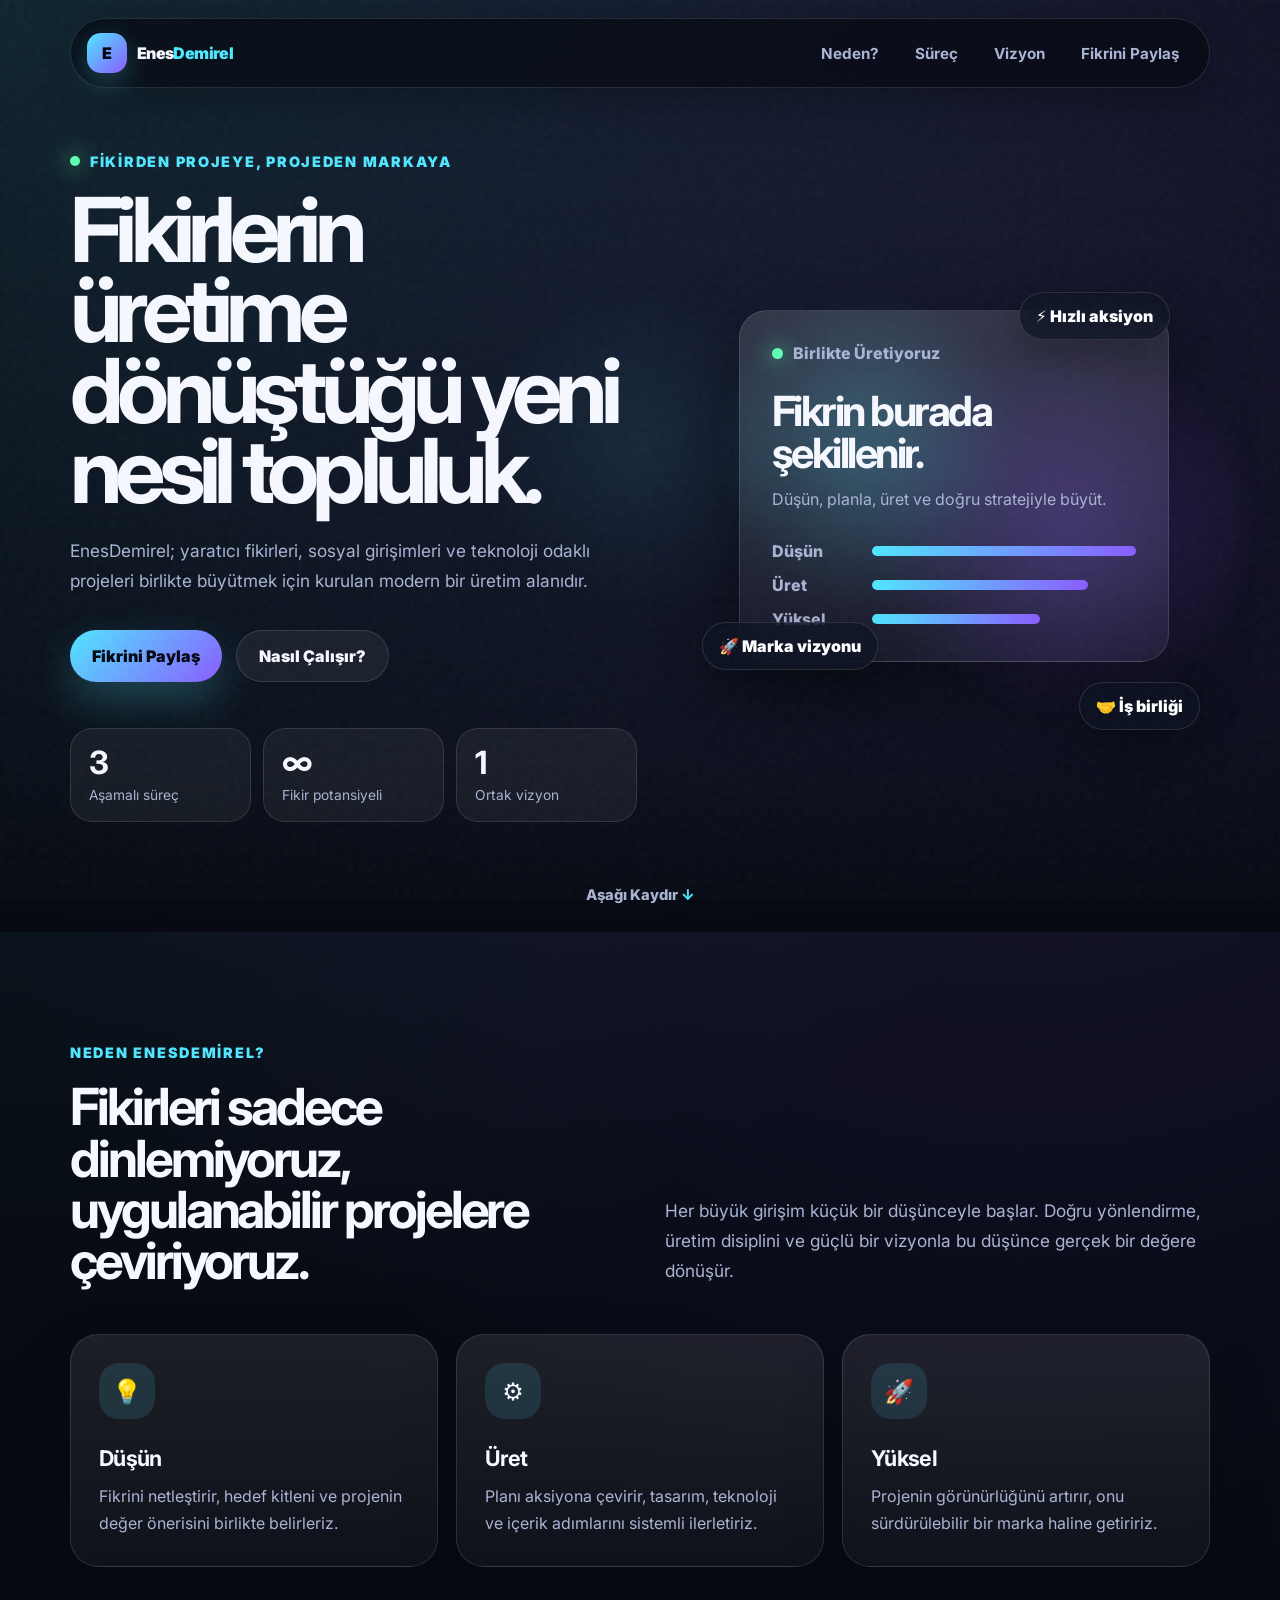
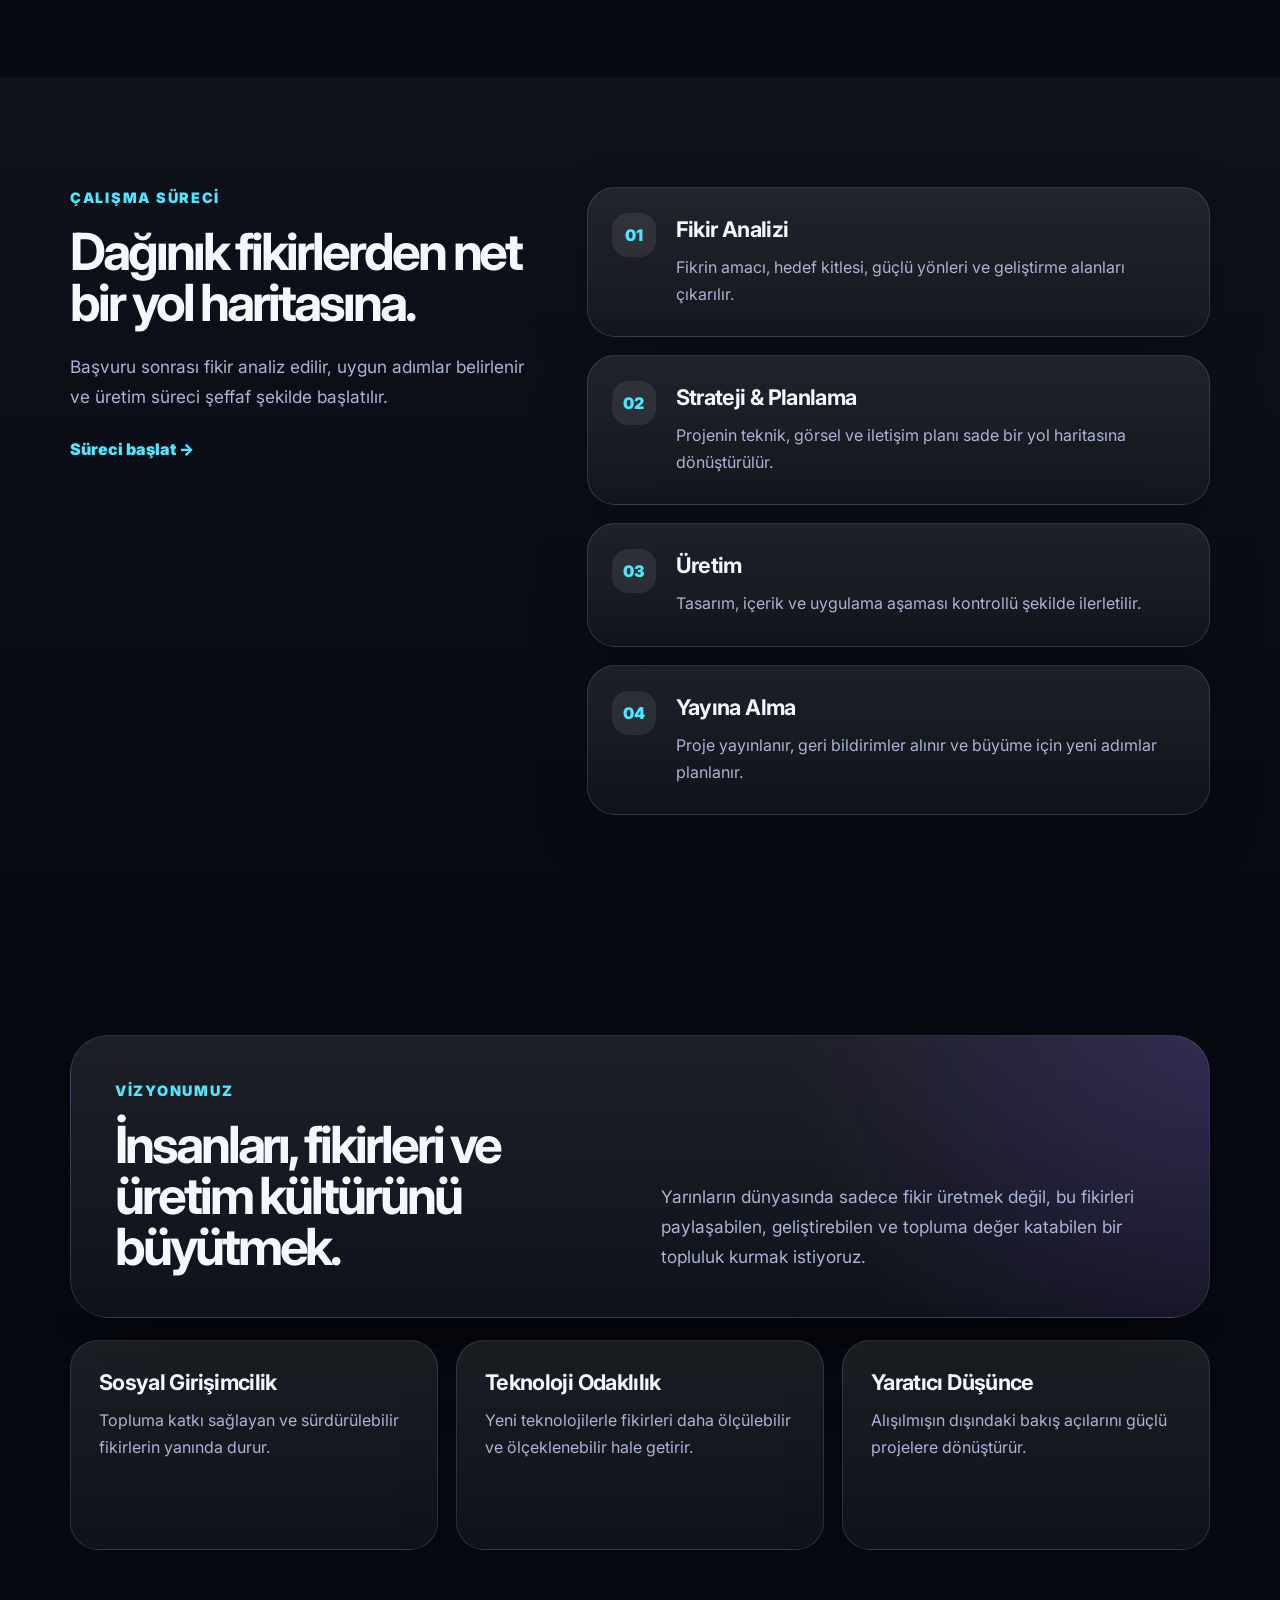
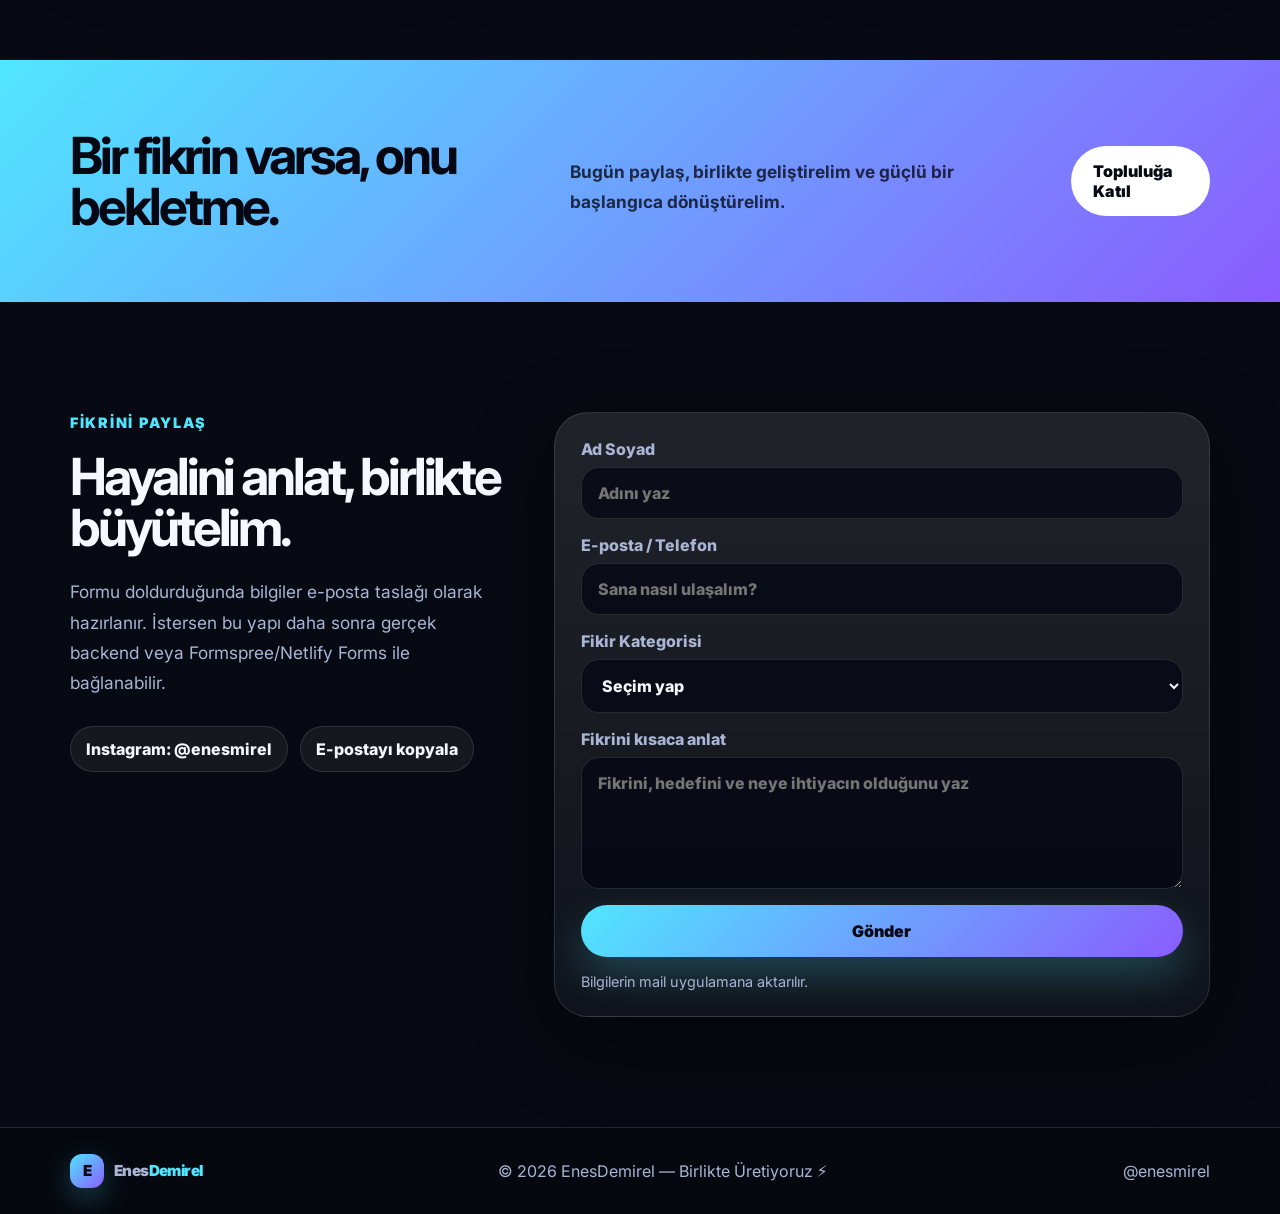
==== index.html @ 322ed3df "Add files via upload" ====
<!doctype html>
<html lang="tr">
<head>
  <meta charset="UTF-8" />
  <meta name="viewport" content="width=device-width, initial-scale=1.0" />
  <meta name="description" content="EnesDemirel - Fikirleri projeye, projeleri markaya dönüştüren üretim ve girişimcilik topluluğu." />
  <meta name="theme-color" content="#070A12" />
  <title>EnesDemirel | Birlikte Üretiyoruz</title>
  <link rel="preconnect" href="https://fonts.googleapis.com">
  <link rel="preconnect" href="https://fonts.gstatic.com" crossorigin>
  <link href="https://fonts.googleapis.com/css2?family=Inter:wght@400;500;600;700;800;900&display=swap" rel="stylesheet">
  <link rel="stylesheet" href="style.css" />
</head>
<body>
  <div class="noise" aria-hidden="true"></div>
  <div class="cursor-glow" aria-hidden="true"></div>

  <header class="site-header" id="top">
    <a href="#top" class="brand" aria-label="EnesDemirel ana sayfa">
      <span class="brand-mark">E</span>
      <span class="brand-text">Enes<span>Demirel</span></span>
    </a>

    <button class="nav-toggle" aria-label="Menüyü aç/kapat" aria-expanded="false">
      <span></span><span></span><span></span>
    </button>

    <nav class="site-nav" aria-label="Ana menü">
      <a href="#neden">Neden?</a>
      <a href="#surec">Süreç</a>
      <a href="#vizyon">Vizyon</a>
      <a href="#fikir-paylas">Fikrini Paylaş</a>
    </nav>
  </header>

  <main>
    <section class="hero section-pad">
      <div class="hero-bg" aria-hidden="true"></div>
      <div class="container hero-grid">
        <div class="hero-content reveal">
          <div class="eyebrow"><span></span> Fikirden projeye, projeden markaya</div>
          <h1>Fikirlerin üretime dönüştüğü yeni nesil topluluk.</h1>
          <p>
            EnesDemirel; yaratıcı fikirleri, sosyal girişimleri ve teknoloji odaklı projeleri
            birlikte büyütmek için kurulan modern bir üretim alanıdır.
          </p>
          <div class="hero-actions">
            <a href="#fikir-paylas" class="btn btn-primary">Fikrini Paylaş</a>
            <a href="#surec" class="btn btn-ghost">Nasıl Çalışır?</a>
          </div>
          <div class="hero-metrics" aria-label="Öne çıkan değerler">
            <div><strong>3</strong><span>Aşamalı süreç</span></div>
            <div><strong>∞</strong><span>Fikir potansiyeli</span></div>
            <div><strong>1</strong><span>Ortak vizyon</span></div>
          </div>
        </div>

        <div class="hero-visual reveal delay-1" aria-label="Üretim konsepti görseli">
          <div class="orb orb-one"></div>
          <div class="orb orb-two"></div>
          <div class="glass-card main-card">
            <div class="card-topline">
              <span class="live-dot"></span>
              Birlikte Üretiyoruz
            </div>
            <h2>Fikrin burada şekillenir.</h2>
            <p>Düşün, planla, üret ve doğru stratejiyle büyüt.</p>
            <div class="progress-list">
              <div><span>Düşün</span><em></em></div>
              <div><span>Üret</span><em></em></div>
              <div><span>Yüksel</span><em></em></div>
            </div>
          </div>
          <div class="floating-card card-a">⚡ Hızlı aksiyon</div>
          <div class="floating-card card-b">🚀 Marka vizyonu</div>
          <div class="floating-card card-c">🤝 İş birliği</div>
        </div>
      </div>
      <a href="#neden" class="scroll-cue" aria-label="Aşağı kaydır">Aşağı Kaydır <span>↓</span></a>
    </section>

    <section class="section-pad" id="neden">
      <div class="container two-col">
        <div class="section-intro reveal">
          <span class="section-kicker">Neden EnesDemirel?</span>
          <h2>Fikirleri sadece dinlemiyoruz, uygulanabilir projelere çeviriyoruz.</h2>
        </div>
        <p class="lead reveal delay-1">
          Her büyük girişim küçük bir düşünceyle başlar. Doğru yönlendirme, üretim disiplini
          ve güçlü bir vizyonla bu düşünce gerçek bir değere dönüşür.
        </p>
      </div>

      <div class="container feature-grid">
        <article class="feature-card reveal">
          <span class="icon">💡</span>
          <h3>Düşün</h3>
          <p>Fikrini netleştirir, hedef kitleni ve projenin değer önerisini birlikte belirleriz.</p>
        </article>
        <article class="feature-card reveal delay-1">
          <span class="icon">⚙️</span>
          <h3>Üret</h3>
          <p>Planı aksiyona çevirir, tasarım, teknoloji ve içerik adımlarını sistemli ilerletiriz.</p>
        </article>
        <article class="feature-card reveal delay-2">
          <span class="icon">🚀</span>
          <h3>Yüksel</h3>
          <p>Projenin görünürlüğünü artırır, onu sürdürülebilir bir marka haline getiririz.</p>
        </article>
      </div>
    </section>

    <section class="section-pad split-section" id="surec">
      <div class="container process-grid">
        <div class="sticky-copy reveal">
          <span class="section-kicker">Çalışma Süreci</span>
          <h2>Dağınık fikirlerden net bir yol haritasına.</h2>
          <p>
            Başvuru sonrası fikir analiz edilir, uygun adımlar belirlenir ve üretim süreci
            şeffaf şekilde başlatılır.
          </p>
          <a href="#fikir-paylas" class="text-link">Süreci başlat →</a>
        </div>
        <div class="timeline">
          <div class="timeline-item reveal">
            <span>01</span>
            <h3>Fikir Analizi</h3>
            <p>Fikrin amacı, hedef kitlesi, güçlü yönleri ve geliştirme alanları çıkarılır.</p>
          </div>
          <div class="timeline-item reveal">
            <span>02</span>
            <h3>Strateji & Planlama</h3>
            <p>Projenin teknik, görsel ve iletişim planı sade bir yol haritasına dönüştürülür.</p>
          </div>
          <div class="timeline-item reveal">
            <span>03</span>
            <h3>Üretim</h3>
            <p>Tasarım, içerik ve uygulama aşaması kontrollü şekilde ilerletilir.</p>
          </div>
          <div class="timeline-item reveal">
            <span>04</span>
            <h3>Yayına Alma</h3>
            <p>Proje yayınlanır, geri bildirimler alınır ve büyüme için yeni adımlar planlanır.</p>
          </div>
        </div>
      </div>
    </section>

    <section class="section-pad" id="vizyon">
      <div class="container vision-card reveal">
        <div>
          <span class="section-kicker">Vizyonumuz</span>
          <h2>İnsanları, fikirleri ve üretim kültürünü büyütmek.</h2>
        </div>
        <p>
          Yarınların dünyasında sadece fikir üretmek değil, bu fikirleri paylaşabilen,
          geliştirebilen ve topluma değer katabilen bir topluluk kurmak istiyoruz.
        </p>
      </div>

      <div class="container values-grid">
        <article class="value reveal">
          <h3>Sosyal Girişimcilik</h3>
          <p>Topluma katkı sağlayan ve sürdürülebilir fikirlerin yanında durur.</p>
        </article>
        <article class="value reveal delay-1">
          <h3>Teknoloji Odaklılık</h3>
          <p>Yeni teknolojilerle fikirleri daha ölçülebilir ve ölçeklenebilir hale getirir.</p>
        </article>
        <article class="value reveal delay-2">
          <h3>Yaratıcı Düşünce</h3>
          <p>Alışılmışın dışındaki bakış açılarını güçlü projelere dönüştürür.</p>
        </article>
      </div>
    </section>

    <section class="cta-strip section-pad-sm">
      <div class="container cta-inner reveal">
        <h2>Bir fikrin varsa, onu bekletme.</h2>
        <p>Bugün paylaş, birlikte geliştirelim ve güçlü bir başlangıca dönüştürelim.</p>
        <a href="#fikir-paylas" class="btn btn-light">Topluluğa Katıl</a>
      </div>
    </section>

    <section class="section-pad" id="fikir-paylas">
      <div class="container form-grid">
        <div class="form-copy reveal">
          <span class="section-kicker">Fikrini Paylaş</span>
          <h2>Hayalini anlat, birlikte büyütelim.</h2>
          <p>
            Formu doldurduğunda bilgiler e-posta taslağı olarak hazırlanır. İstersen bu yapı
            daha sonra gerçek backend veya Formspree/Netlify Forms ile bağlanabilir.
          </p>
          <div class="contact-mini">
            <a href="https://instagram.com/enesmirel" target="_blank" rel="noopener">Instagram: @enesmirel</a>
            <button type="button" id="copyMail" data-mail="info@enesdemirel.com">E-postayı kopyala</button>
          </div>
        </div>

        <form class="idea-form reveal delay-1" id="ideaForm">
          <label>
            Ad Soyad
            <input type="text" name="name" placeholder="Adını yaz" required />
          </label>
          <label>
            E-posta / Telefon
            <input type="text" name="contact" placeholder="Sana nasıl ulaşalım?" required />
          </label>
          <label>
            Fikir Kategorisi
            <select name="category" required>
              <option value="">Seçim yap</option>
              <option>Teknoloji Projesi</option>
              <option>Sosyal Girişim</option>
              <option>İçerik / Marka</option>
              <option>Diğer</option>
            </select>
          </label>
          <label>
            Fikrini kısaca anlat
            <textarea name="message" rows="5" placeholder="Fikrini, hedefini ve neye ihtiyacın olduğunu yaz" required></textarea>
          </label>
          <button class="btn btn-primary" type="submit">Gönder</button>
          <p class="form-note" id="formNote">Bilgilerin mail uygulamana aktarılır.</p>
        </form>
      </div>
    </section>
  </main>

  <footer class="site-footer">
    <div class="container footer-inner">
      <a href="#top" class="brand small">
        <span class="brand-mark">E</span>
        <span class="brand-text">Enes<span>Demirel</span></span>
      </a>
      <p>© 2026 EnesDemirel — Birlikte Üretiyoruz ⚡</p>
      <a href="https://instagram.com/enesmirel" target="_blank" rel="noopener">@enesmirel</a>
    </div>
  </footer>

  <script src="script.js"></script>
</body>
</html>
---- style.css ----
:root{
  --bg:#070a12;
  --panel:#0e1323;
  --panel-2:#121a31;
  --text:#f6f8ff;
  --muted:#aab4d4;
  --line:rgba(255,255,255,.12);
  --cyan:#50e6ff;
  --violet:#8a5cff;
  --gold:#ffd166;
  --green:#5dffb3;
  --shadow:0 24px 80px rgba(0,0,0,.45);
  --radius:28px;
}
*{box-sizing:border-box;margin:0;padding:0}
html{scroll-behavior:smooth}
body{
  font-family:Inter,system-ui,-apple-system,BlinkMacSystemFont,"Segoe UI",sans-serif;
  background:radial-gradient(circle at top left,rgba(80,230,255,.12),transparent 30%),
             radial-gradient(circle at 80% 10%,rgba(138,92,255,.14),transparent 28%),
             var(--bg);
  color:var(--text);
  min-height:100vh;
  overflow-x:hidden;
}
a{color:inherit;text-decoration:none}
button,input,textarea,select{font:inherit}
.container{width:min(1140px,calc(100% - 40px));margin-inline:auto}
.section-pad{padding:110px 0}
.section-pad-sm{padding:70px 0}
.noise{position:fixed;inset:0;pointer-events:none;opacity:.035;background-image:url("data:image/svg+xml,%3Csvg viewBox='0 0 180 180' xmlns='http://www.w3.org/2000/svg'%3E%3Cfilter id='n'%3E%3CfeTurbulence type='fractalNoise' baseFrequency='0.8' numOctaves='4' stitchTiles='stitch'/%3E%3C/filter%3E%3Crect width='100%25' height='100%25' filter='url(%23n)'/%3E%3C/svg%3E");z-index:50}
.cursor-glow{position:fixed;width:360px;height:360px;border-radius:999px;background:radial-gradient(circle,rgba(80,230,255,.12),transparent 65%);left:50%;top:50%;transform:translate(-50%,-50%);pointer-events:none;z-index:0;filter:blur(6px)}
.site-header{position:fixed;top:18px;left:50%;transform:translateX(-50%);width:min(1140px,calc(100% - 28px));z-index:100;display:flex;align-items:center;justify-content:space-between;padding:14px 16px;border:1px solid var(--line);border-radius:999px;background:rgba(7,10,18,.72);backdrop-filter:blur(18px);box-shadow:0 12px 40px rgba(0,0,0,.28)}
.brand{display:flex;align-items:center;gap:10px;font-weight:900;letter-spacing:-.04em}
.brand-mark{display:grid;place-items:center;width:40px;height:40px;border-radius:14px;background:linear-gradient(135deg,var(--cyan),var(--violet));color:#050713;box-shadow:0 10px 28px rgba(80,230,255,.25)}
.brand-text span{color:var(--cyan)}
.brand.small .brand-mark{width:34px;height:34px;border-radius:12px}.brand.small{font-size:.95rem}
.site-nav{display:flex;align-items:center;gap:8px}
.site-nav a{padding:10px 14px;border-radius:999px;color:var(--muted);font-size:.95rem;font-weight:700;transition:.25s}
.site-nav a:hover{color:var(--text);background:rgba(255,255,255,.08)}
.nav-toggle{display:none;background:transparent;border:0;width:42px;height:42px;position:relative}.nav-toggle span{display:block;width:22px;height:2px;background:var(--text);margin:5px auto;border-radius:9px;transition:.25s}
.hero{position:relative;min-height:100vh;display:grid;place-items:center;padding-top:150px;overflow:hidden}
.hero-bg{position:absolute;inset:0;background:linear-gradient(180deg,transparent 0%,rgba(7,10,18,.5) 82%,var(--bg) 100%);pointer-events:none}
.hero-grid{position:relative;z-index:1;display:grid;grid-template-columns:1.05fr .95fr;gap:60px;align-items:center}
.eyebrow,.section-kicker{display:inline-flex;align-items:center;gap:10px;color:var(--cyan);font-size:.9rem;text-transform:uppercase;letter-spacing:.12em;font-weight:900;margin-bottom:20px}.eyebrow span{width:10px;height:10px;border-radius:999px;background:var(--green);box-shadow:0 0 22px var(--green)}
h1{font-size:clamp(3rem,7vw,6.7rem);line-height:.9;letter-spacing:-.075em;max-width:780px}h2{font-size:clamp(2rem,4vw,4.1rem);line-height:1;letter-spacing:-.06em}h3{letter-spacing:-.03em}
.hero-content p,.lead,.sticky-copy p,.vision-card p,.form-copy p,.cta-inner p{color:var(--muted);font-size:1.08rem;line-height:1.75;margin-top:24px;max-width:650px}.lead{margin-top:0}
.hero-actions{display:flex;gap:14px;flex-wrap:wrap;margin-top:34px}.btn{display:inline-flex;align-items:center;justify-content:center;border:0;border-radius:999px;padding:15px 22px;font-weight:900;cursor:pointer;transition:.25s;min-height:52px}.btn-primary{background:linear-gradient(135deg,var(--cyan),var(--violet));color:#050713;box-shadow:0 18px 42px rgba(80,230,255,.24)}.btn-primary:hover{transform:translateY(-3px);box-shadow:0 22px 54px rgba(138,92,255,.28)}.btn-ghost{border:1px solid var(--line);color:var(--text);background:rgba(255,255,255,.06)}.btn-ghost:hover{background:rgba(255,255,255,.1);transform:translateY(-3px)}.btn-light{background:#fff;color:#070a12}.text-link{display:inline-flex;margin-top:26px;color:var(--cyan);font-weight:900}
.hero-metrics{display:grid;grid-template-columns:repeat(3,1fr);gap:12px;margin-top:46px;max-width:620px}.hero-metrics div{padding:18px;border:1px solid var(--line);border-radius:22px;background:rgba(255,255,255,.055);backdrop-filter:blur(14px)}.hero-metrics strong{display:block;font-size:2rem;line-height:1;color:var(--text)}.hero-metrics span{display:block;color:var(--muted);font-size:.86rem;margin-top:8px}
.hero-visual{position:relative;min-height:560px;display:grid;place-items:center}.orb{position:absolute;border-radius:999px;filter:blur(2px)}.orb-one{width:340px;height:340px;background:radial-gradient(circle,var(--cyan),transparent 65%);opacity:.28;left:0;top:70px}.orb-two{width:420px;height:420px;background:radial-gradient(circle,var(--violet),transparent 66%);opacity:.30;right:-70px;bottom:30px}.glass-card{position:relative;border:1px solid var(--line);background:linear-gradient(180deg,rgba(255,255,255,.13),rgba(255,255,255,.045));box-shadow:var(--shadow);backdrop-filter:blur(24px)}.main-card{width:min(430px,100%);border-radius:var(--radius);padding:32px}.card-topline{display:flex;align-items:center;gap:10px;color:var(--muted);font-weight:800}.live-dot{width:11px;height:11px;border-radius:999px;background:var(--green);box-shadow:0 0 22px var(--green)}.main-card h2{font-size:2.6rem;margin-top:28px}.main-card p{color:var(--muted);line-height:1.7;margin-top:12px}.progress-list{display:grid;gap:14px;margin-top:28px}.progress-list div{display:grid;grid-template-columns:88px 1fr;align-items:center;gap:12px;color:var(--muted);font-weight:800}.progress-list em{height:10px;border-radius:999px;background:linear-gradient(90deg,var(--cyan),var(--violet))}.progress-list div:nth-child(2) em{width:82%}.progress-list div:nth-child(3) em{width:64%}.floating-card{position:absolute;padding:13px 16px;border:1px solid var(--line);border-radius:999px;background:rgba(12,18,34,.72);backdrop-filter:blur(16px);box-shadow:0 16px 42px rgba(0,0,0,.28);font-weight:900;color:#fff}.card-a{top:86px;right:40px}.card-b{bottom:96px;left:5px}.card-c{right:10px;bottom:36px}.scroll-cue{position:absolute;z-index:2;bottom:28px;left:50%;transform:translateX(-50%);color:var(--muted);font-weight:800;font-size:.92rem}.scroll-cue span{color:var(--cyan)}
.two-col{display:grid;grid-template-columns:1fr 1fr;gap:50px;align-items:end}.feature-grid,.values-grid{display:grid;grid-template-columns:repeat(3,1fr);gap:18px;margin-top:48px}.feature-card,.value,.timeline-item{border:1px solid var(--line);border-radius:var(--radius);background:linear-gradient(180deg,rgba(255,255,255,.085),rgba(255,255,255,.035));padding:28px;box-shadow:0 22px 60px rgba(0,0,0,.18);transition:.25s}.feature-card:hover,.value:hover,.timeline-item:hover{transform:translateY(-6px);border-color:rgba(80,230,255,.34)}.feature-card .icon{display:grid;place-items:center;width:56px;height:56px;border-radius:20px;background:rgba(80,230,255,.12);font-size:1.5rem;margin-bottom:26px}.feature-card h3,.value h3,.timeline-item h3{font-size:1.35rem}.feature-card p,.value p,.timeline-item p{color:var(--muted);line-height:1.7;margin-top:12px}
.split-section{background:linear-gradient(180deg,rgba(255,255,255,.03),transparent)}.process-grid{display:grid;grid-template-columns:.85fr 1.15fr;gap:56px;align-items:start}.sticky-copy{position:sticky;top:130px}.timeline{display:grid;gap:18px}.timeline-item{position:relative;padding-left:88px}.timeline-item span{position:absolute;left:24px;top:25px;display:grid;place-items:center;width:44px;height:44px;border-radius:16px;background:rgba(255,255,255,.08);color:var(--cyan);font-weight:900}
.vision-card{display:grid;grid-template-columns:1fr 1fr;gap:42px;align-items:end;border:1px solid var(--line);border-radius:calc(var(--radius) + 10px);padding:44px;background:radial-gradient(circle at top right,rgba(138,92,255,.20),transparent 36%),linear-gradient(180deg,rgba(255,255,255,.09),rgba(255,255,255,.035));box-shadow:var(--shadow)}.values-grid{margin-top:22px}.value{min-height:210px}
.cta-strip{background:linear-gradient(135deg,var(--cyan),var(--violet));color:#050713}.cta-inner{display:flex;align-items:center;justify-content:space-between;gap:30px}.cta-inner h2{font-size:clamp(2rem,4vw,3.4rem)}.cta-inner p{color:rgba(5,7,19,.78);margin-top:12px;max-width:560px;font-weight:700}
.form-grid{display:grid;grid-template-columns:.8fr 1.2fr;gap:46px;align-items:start}.contact-mini{display:flex;gap:12px;flex-wrap:wrap;margin-top:28px}.contact-mini a,.contact-mini button{border:1px solid var(--line);border-radius:999px;background:rgba(255,255,255,.06);color:var(--text);padding:12px 15px;cursor:pointer;font-weight:800}.idea-form{display:grid;gap:16px;border:1px solid var(--line);border-radius:calc(var(--radius) + 6px);background:linear-gradient(180deg,rgba(255,255,255,.10),rgba(255,255,255,.04));padding:26px;box-shadow:var(--shadow)}.idea-form label{display:grid;gap:8px;color:var(--muted);font-weight:800}.idea-form input,.idea-form textarea,.idea-form select{width:100%;border:1px solid var(--line);border-radius:18px;background:rgba(5,7,19,.72);color:var(--text);padding:15px 16px;outline:none;transition:.2s}.idea-form input:focus,.idea-form textarea:focus,.idea-form select:focus{border-color:rgba(80,230,255,.6);box-shadow:0 0 0 4px rgba(80,230,255,.09)}.idea-form textarea{resize:vertical}.form-note{color:var(--muted);font-size:.9rem}.site-footer{border-top:1px solid var(--line);padding:26px 0;background:rgba(0,0,0,.18)}.footer-inner{display:flex;align-items:center;justify-content:space-between;gap:20px;flex-wrap:wrap;color:var(--muted)}.footer-inner a:hover{color:var(--cyan)}
.reveal{opacity:0;transform:translateY(24px);transition:opacity .7s ease,transform .7s ease}.reveal.show{opacity:1;transform:translateY(0)}.delay-1{transition-delay:.12s}.delay-2{transition-delay:.22s}
@media(max-width:900px){.site-header{top:10px;border-radius:24px}.nav-toggle{display:block}.site-nav{position:absolute;top:70px;left:0;right:0;display:none;flex-direction:column;align-items:stretch;padding:12px;border:1px solid var(--line);border-radius:24px;background:rgba(7,10,18,.92);backdrop-filter:blur(18px)}.site-nav.open{display:flex}.site-nav a{padding:15px}.hero-grid,.two-col,.process-grid,.vision-card,.form-grid{grid-template-columns:1fr}.hero{padding-top:120px}.hero-visual{min-height:460px}.sticky-copy{position:static}.feature-grid,.values-grid{grid-template-columns:1fr}.cta-inner{display:grid}.hero-metrics{grid-template-columns:1fr}.section-pad{padding:82px 0}.section-pad-sm{padding:60px 0}}
@media(max-width:560px){.container{width:min(100% - 28px,1140px)}.brand-text{font-size:.95rem}h1{font-size:3.15rem}.main-card{padding:24px}.main-card h2{font-size:2.15rem}.floating-card{font-size:.82rem}.card-a{right:0}.card-b{left:0}.timeline-item{padding-left:24px;padding-top:82px}.timeline-item span{left:24px;top:24px}.vision-card{padding:28px}.idea-form{padding:20px}.hero-actions .btn{width:100%}}
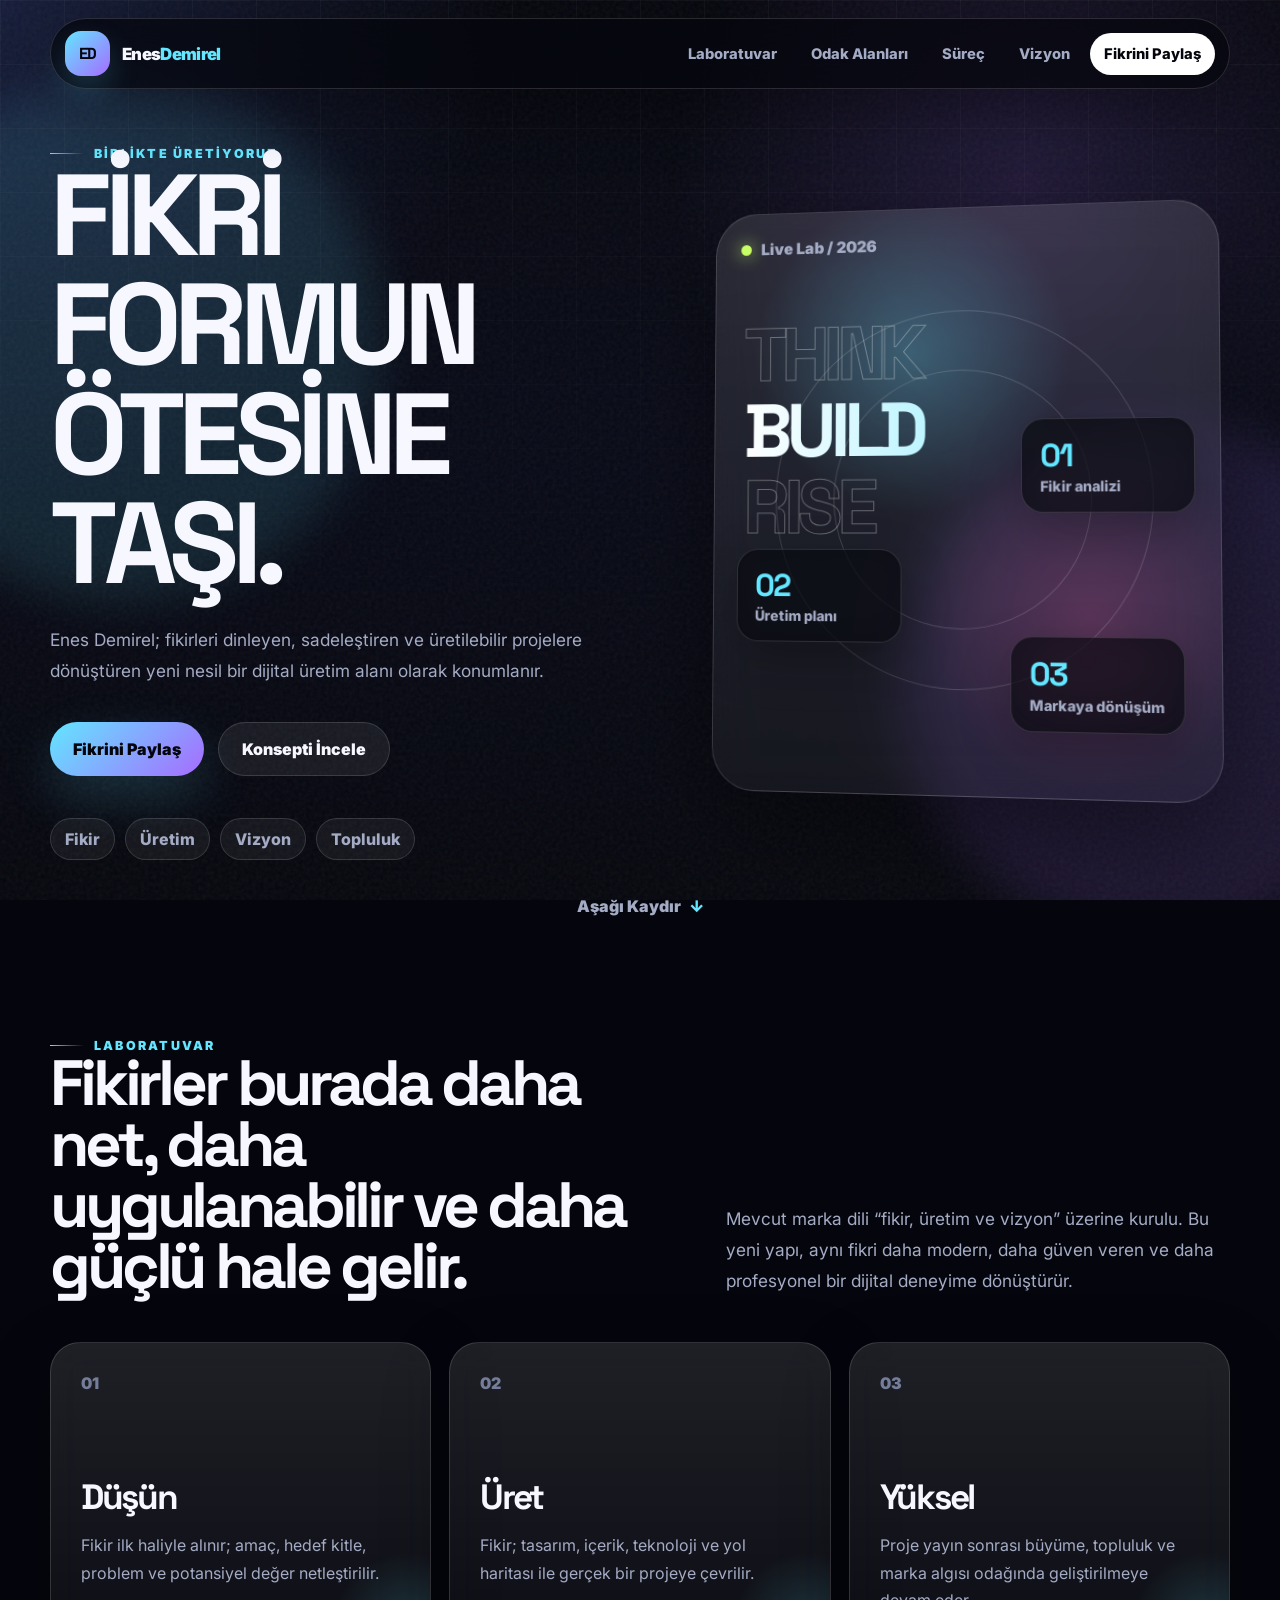
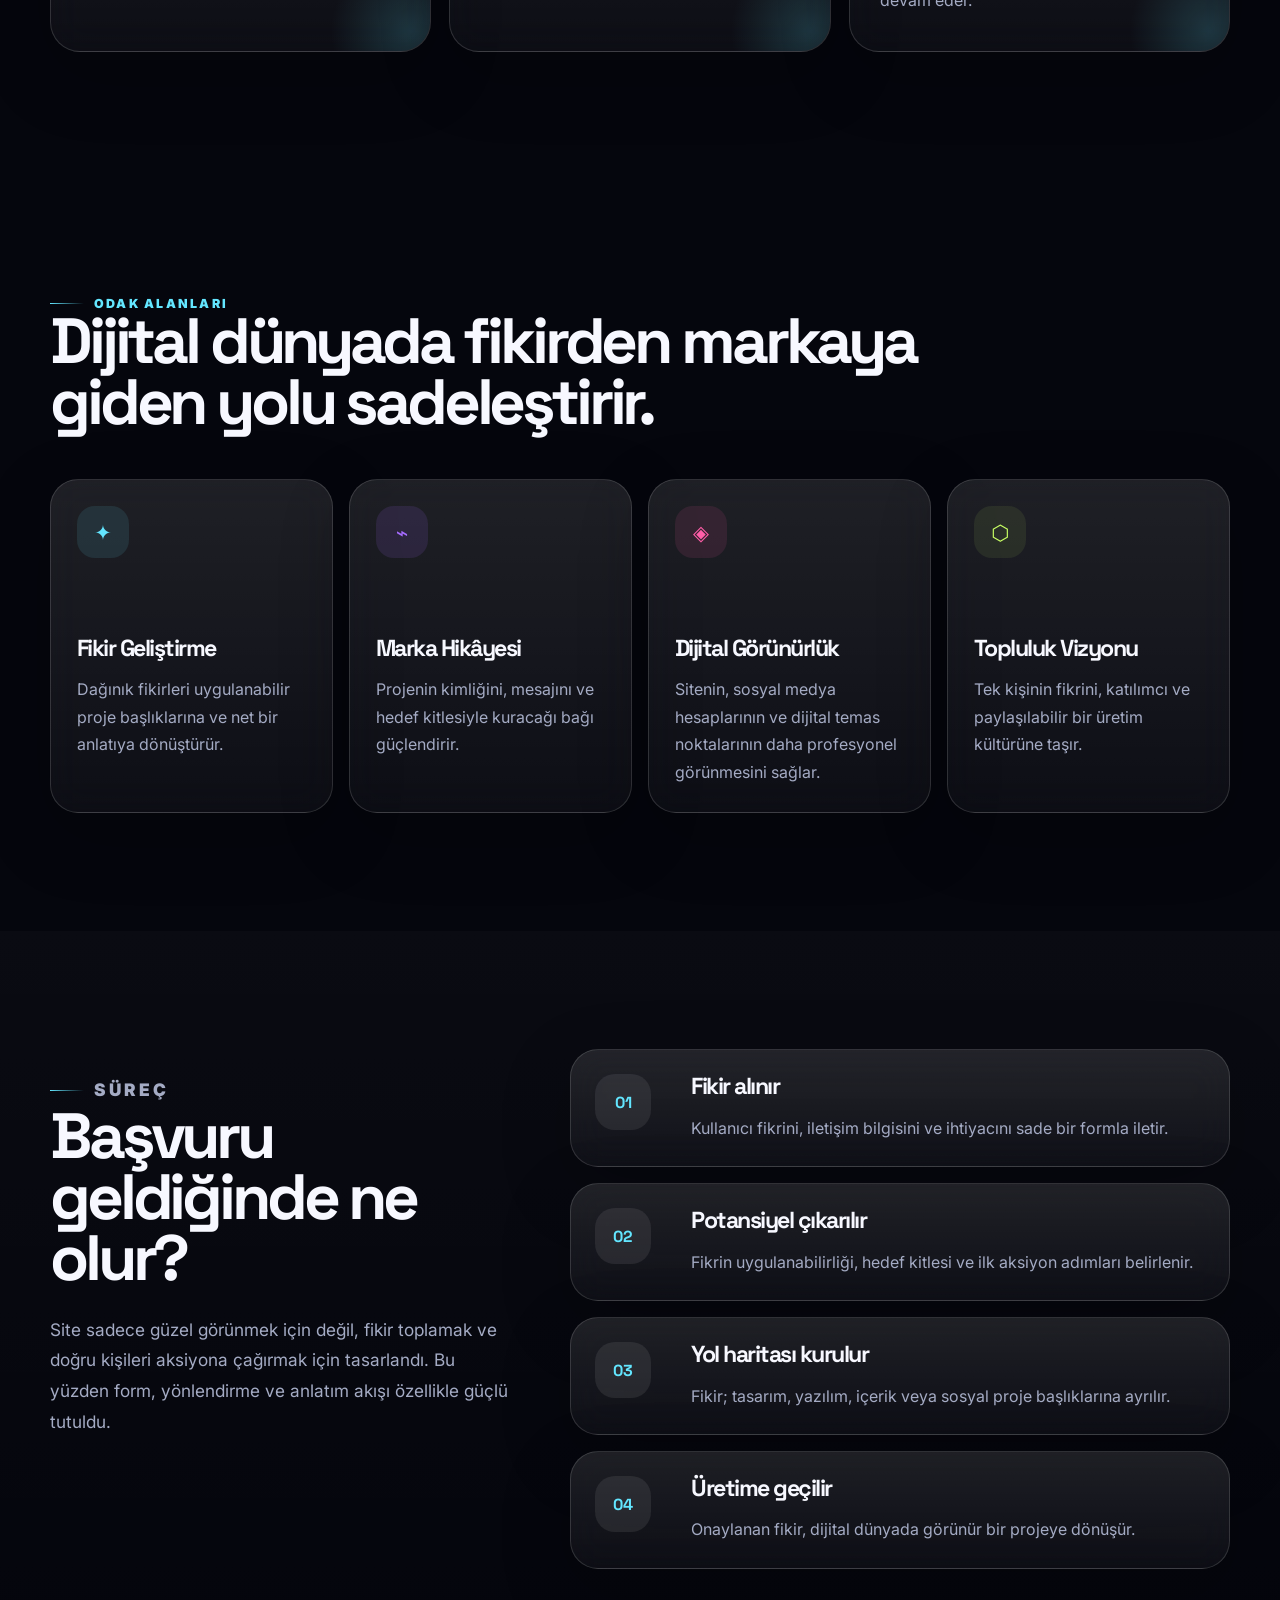
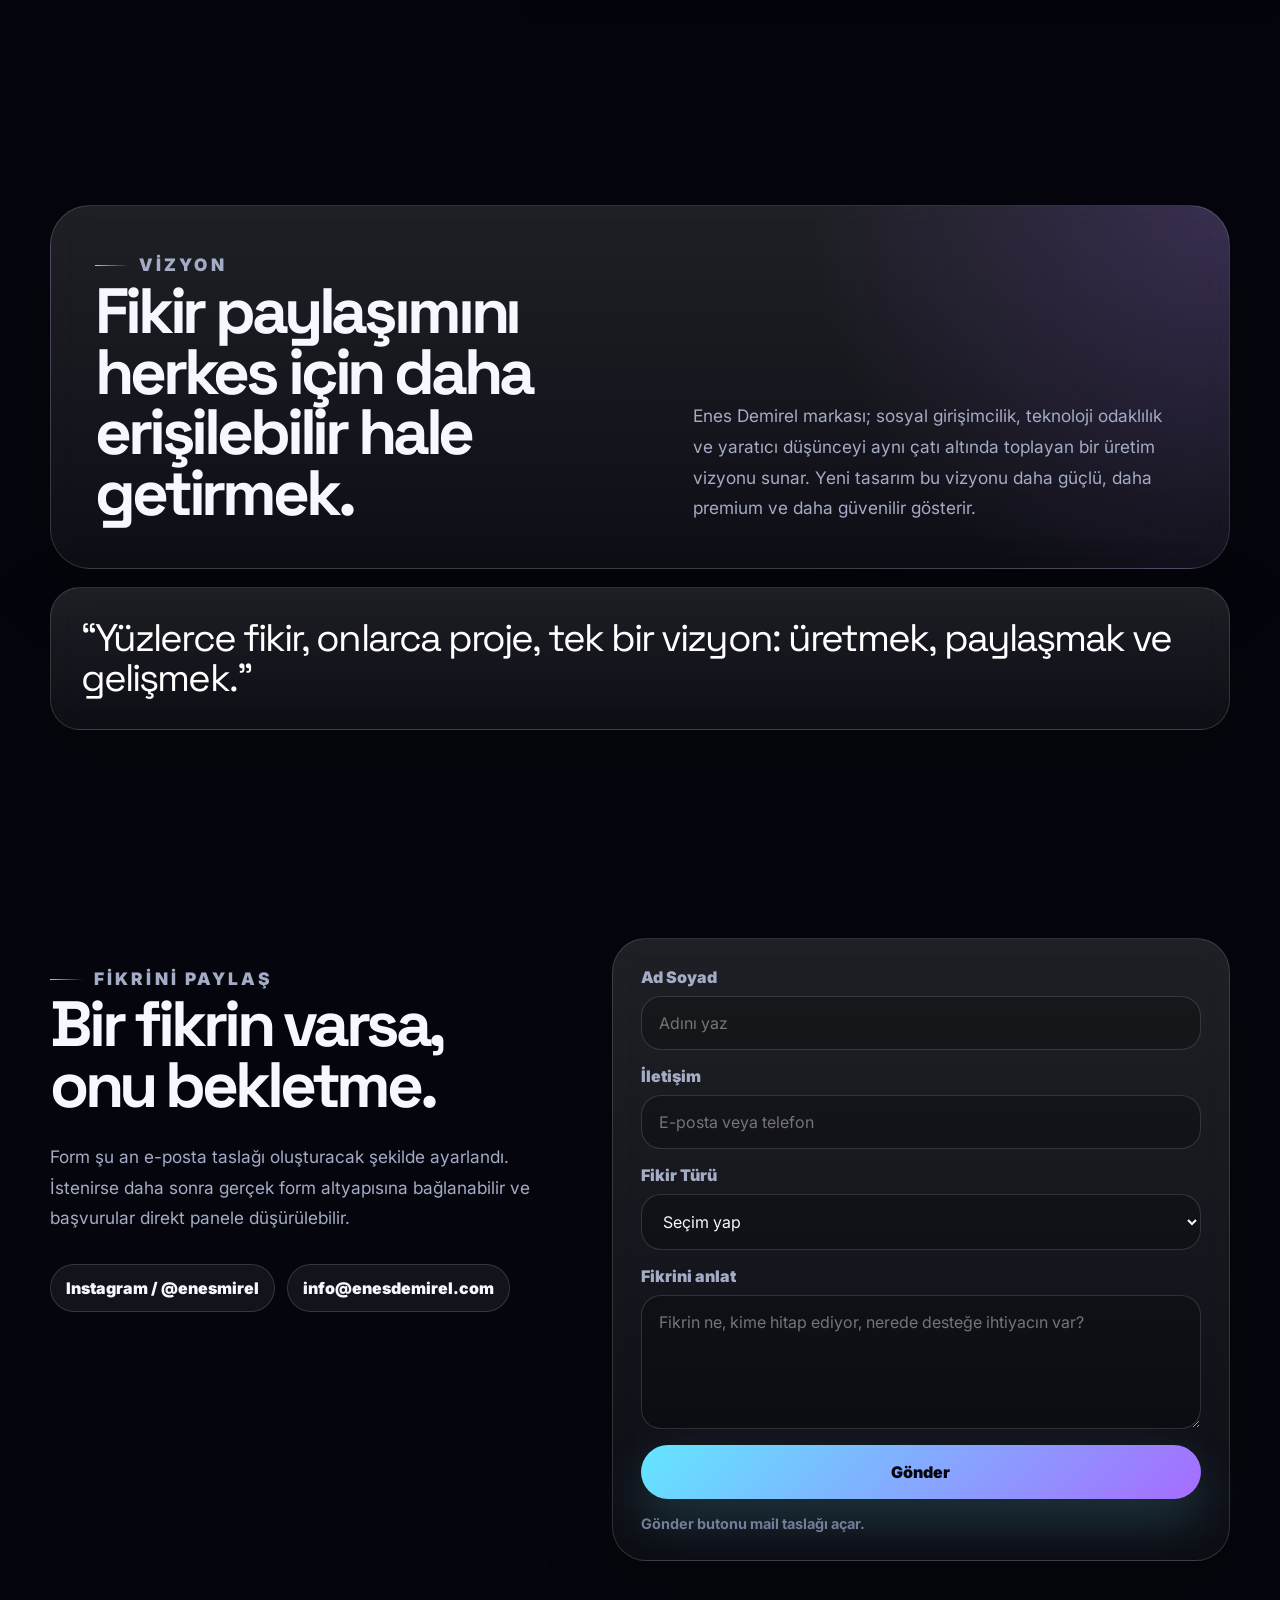
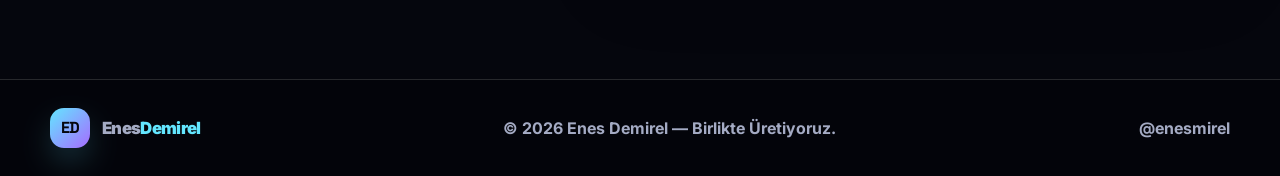
==== commit 8262c937: "Add files via upload" ====
--- a/index.html
+++ b/index.html
@@ -3,237 +3,281 @@
 <head>
   <meta charset="UTF-8" />
   <meta name="viewport" content="width=device-width, initial-scale=1.0" />
-  <meta name="description" content="EnesDemirel - Fikirleri projeye, projeleri markaya dönüştüren üretim ve girişimcilik topluluğu." />
-  <meta name="theme-color" content="#070A12" />
-  <title>EnesDemirel | Birlikte Üretiyoruz</title>
-  <link rel="preconnect" href="https://fonts.googleapis.com">
-  <link rel="preconnect" href="https://fonts.gstatic.com" crossorigin>
-  <link href="https://fonts.googleapis.com/css2?family=Inter:wght@400;500;600;700;800;900&display=swap" rel="stylesheet">
+  <meta name="description" content="Enes Demirel — fikirleri, üretimi ve vizyonu bir araya getiren yeni nesil dijital üretim alanı." />
+  <meta name="keywords" content="Enes Demirel, fikir, üretim, vizyon, dijital proje, sosyal girişimcilik, yaratıcı düşünce" />
+  <meta name="theme-color" content="#05060d" />
+  <meta property="og:title" content="Enes Demirel | Fikri Formun Ötesine Taşı" />
+  <meta property="og:description" content="Fikirlerin üretime, üretimin markaya dönüştüğü dijital laboratuvar." />
+  <meta property="og:type" content="website" />
+  <title>Enes Demirel | Fikri Formun Ötesine Taşı</title>
+  <link rel="preconnect" href="https://fonts.googleapis.com" />
+  <link rel="preconnect" href="https://fonts.gstatic.com" crossorigin />
+  <link href="https://fonts.googleapis.com/css2?family=Inter:wght@400;500;600;700;800;900&family=Space+Grotesk:wght@500;600;700&display=swap" rel="stylesheet" />
   <link rel="stylesheet" href="style.css" />
 </head>
 <body>
-  <div class="noise" aria-hidden="true"></div>
-  <div class="cursor-glow" aria-hidden="true"></div>
-
-  <header class="site-header" id="top">
-    <a href="#top" class="brand" aria-label="EnesDemirel ana sayfa">
-      <span class="brand-mark">E</span>
-      <span class="brand-text">Enes<span>Demirel</span></span>
+  <div class="site-shell" aria-hidden="true">
+    <div class="grid-lines"></div>
+    <div class="ambient ambient-one"></div>
+    <div class="ambient ambient-two"></div>
+    <div class="grain"></div>
+  </div>
+
+  <div class="progress-bar" id="progressBar" aria-hidden="true"></div>
+
+  <header class="header" id="top">
+    <a class="logo" href="#top" aria-label="Enes Demirel ana sayfa">
+      <span class="logo-mark">ED</span>
+      <span class="logo-text">Enes<span>Demirel</span></span>
     </a>
 
-    <button class="nav-toggle" aria-label="Menüyü aç/kapat" aria-expanded="false">
-      <span></span><span></span><span></span>
+    <button class="menu-toggle" type="button" aria-label="Menüyü aç veya kapat" aria-expanded="false">
+      <span></span>
+      <span></span>
+      <span></span>
     </button>
 
-    <nav class="site-nav" aria-label="Ana menü">
-      <a href="#neden">Neden?</a>
+    <nav class="nav" aria-label="Ana menü">
+      <a href="#lab">Laboratuvar</a>
+      <a href="#odak">Odak Alanları</a>
       <a href="#surec">Süreç</a>
       <a href="#vizyon">Vizyon</a>
-      <a href="#fikir-paylas">Fikrini Paylaş</a>
+      <a href="#fikir" class="nav-cta">Fikrini Paylaş</a>
     </nav>
   </header>
 
   <main>
-    <section class="hero section-pad">
-      <div class="hero-bg" aria-hidden="true"></div>
+    <section class="hero section" id="home">
       <div class="container hero-grid">
-        <div class="hero-content reveal">
-          <div class="eyebrow"><span></span> Fikirden projeye, projeden markaya</div>
-          <h1>Fikirlerin üretime dönüştüğü yeni nesil topluluk.</h1>
-          <p>
-            EnesDemirel; yaratıcı fikirleri, sosyal girişimleri ve teknoloji odaklı projeleri
-            birlikte büyütmek için kurulan modern bir üretim alanıdır.
+        <div class="hero-copy reveal">
+          <p class="eyebrow"><span></span> Birlikte Üretiyoruz</p>
+          <h1>Fikri formun ötesine taşı.</h1>
+          <p class="hero-lead">
+            Enes Demirel; fikirleri dinleyen, sadeleştiren ve üretilebilir projelere dönüştüren
+            yeni nesil bir dijital üretim alanı olarak konumlanır.
           </p>
           <div class="hero-actions">
-            <a href="#fikir-paylas" class="btn btn-primary">Fikrini Paylaş</a>
-            <a href="#surec" class="btn btn-ghost">Nasıl Çalışır?</a>
-          </div>
-          <div class="hero-metrics" aria-label="Öne çıkan değerler">
-            <div><strong>3</strong><span>Aşamalı süreç</span></div>
-            <div><strong>∞</strong><span>Fikir potansiyeli</span></div>
-            <div><strong>1</strong><span>Ortak vizyon</span></div>
-          </div>
-        </div>
-
-        <div class="hero-visual reveal delay-1" aria-label="Üretim konsepti görseli">
-          <div class="orb orb-one"></div>
-          <div class="orb orb-two"></div>
-          <div class="glass-card main-card">
-            <div class="card-topline">
-              <span class="live-dot"></span>
-              Birlikte Üretiyoruz
-            </div>
-            <h2>Fikrin burada şekillenir.</h2>
-            <p>Düşün, planla, üret ve doğru stratejiyle büyüt.</p>
-            <div class="progress-list">
-              <div><span>Düşün</span><em></em></div>
-              <div><span>Üret</span><em></em></div>
-              <div><span>Yüksel</span><em></em></div>
-            </div>
-          </div>
-          <div class="floating-card card-a">⚡ Hızlı aksiyon</div>
-          <div class="floating-card card-b">🚀 Marka vizyonu</div>
-          <div class="floating-card card-c">🤝 İş birliği</div>
-        </div>
-      </div>
-      <a href="#neden" class="scroll-cue" aria-label="Aşağı kaydır">Aşağı Kaydır <span>↓</span></a>
-    </section>
-
-    <section class="section-pad" id="neden">
-      <div class="container two-col">
-        <div class="section-intro reveal">
-          <span class="section-kicker">Neden EnesDemirel?</span>
-          <h2>Fikirleri sadece dinlemiyoruz, uygulanabilir projelere çeviriyoruz.</h2>
-        </div>
-        <p class="lead reveal delay-1">
-          Her büyük girişim küçük bir düşünceyle başlar. Doğru yönlendirme, üretim disiplini
-          ve güçlü bir vizyonla bu düşünce gerçek bir değere dönüşür.
+            <a href="#fikir" class="btn btn-primary magnetic">Fikrini Paylaş</a>
+            <a href="#lab" class="btn btn-secondary magnetic">Konsepti İncele</a>
+          </div>
+          <div class="hero-tags" aria-label="Marka odakları">
+            <span>Fikir</span>
+            <span>Üretim</span>
+            <span>Vizyon</span>
+            <span>Topluluk</span>
+          </div>
+        </div>
+
+        <div class="hero-visual reveal delay-1" aria-label="Dijital üretim konsept görseli">
+          <div class="visual-frame">
+            <div class="visual-top">
+              <span class="status-dot"></span>
+              <span>Live Lab / 2026</span>
+            </div>
+            <div class="big-type">
+              <span>THINK</span>
+              <span>BUILD</span>
+              <span>RISE</span>
+            </div>
+            <div class="orbit orbit-a"></div>
+            <div class="orbit orbit-b"></div>
+            <div class="metric-card metric-one">
+              <strong>01</strong>
+              <span>Fikir analizi</span>
+            </div>
+            <div class="metric-card metric-two">
+              <strong>02</strong>
+              <span>Üretim planı</span>
+            </div>
+            <div class="metric-card metric-three">
+              <strong>03</strong>
+              <span>Markaya dönüşüm</span>
+            </div>
+          </div>
+        </div>
+      </div>
+
+      <a href="#lab" class="scroll-link" aria-label="Aşağı kaydır">
+        <span>Aşağı Kaydır</span>
+        <i>↓</i>
+      </a>
+    </section>
+
+    <section class="section compact" id="lab">
+      <div class="container intro-grid">
+        <div class="reveal">
+          <p class="section-kicker">Laboratuvar</p>
+          <h2>Fikirler burada daha net, daha uygulanabilir ve daha güçlü hale gelir.</h2>
+        </div>
+        <p class="section-lead reveal delay-1">
+          Mevcut marka dili “fikir, üretim ve vizyon” üzerine kurulu. Bu yeni yapı, aynı fikri
+          daha modern, daha güven veren ve daha profesyonel bir dijital deneyime dönüştürür.
         </p>
       </div>
 
-      <div class="container feature-grid">
-        <article class="feature-card reveal">
-          <span class="icon">💡</span>
+      <div class="container lab-grid">
+        <article class="lab-card reveal">
+          <span class="card-index">01</span>
           <h3>Düşün</h3>
-          <p>Fikrini netleştirir, hedef kitleni ve projenin değer önerisini birlikte belirleriz.</p>
-        </article>
-        <article class="feature-card reveal delay-1">
-          <span class="icon">⚙️</span>
+          <p>Fikir ilk haliyle alınır; amaç, hedef kitle, problem ve potansiyel değer netleştirilir.</p>
+        </article>
+        <article class="lab-card reveal delay-1">
+          <span class="card-index">02</span>
           <h3>Üret</h3>
-          <p>Planı aksiyona çevirir, tasarım, teknoloji ve içerik adımlarını sistemli ilerletiriz.</p>
-        </article>
-        <article class="feature-card reveal delay-2">
-          <span class="icon">🚀</span>
+          <p>Fikir; tasarım, içerik, teknoloji ve yol haritası ile gerçek bir projeye çevrilir.</p>
+        </article>
+        <article class="lab-card reveal delay-2">
+          <span class="card-index">03</span>
           <h3>Yüksel</h3>
-          <p>Projenin görünürlüğünü artırır, onu sürdürülebilir bir marka haline getiririz.</p>
-        </article>
-      </div>
-    </section>
-
-    <section class="section-pad split-section" id="surec">
-      <div class="container process-grid">
-        <div class="sticky-copy reveal">
-          <span class="section-kicker">Çalışma Süreci</span>
-          <h2>Dağınık fikirlerden net bir yol haritasına.</h2>
+          <p>Proje yayın sonrası büyüme, topluluk ve marka algısı odağında geliştirilmeye devam eder.</p>
+        </article>
+      </div>
+    </section>
+
+    <section class="section" id="odak">
+      <div class="container section-head reveal">
+        <p class="section-kicker">Odak Alanları</p>
+        <h2>Dijital dünyada fikirden markaya giden yolu sadeleştirir.</h2>
+      </div>
+
+      <div class="container focus-grid">
+        <article class="focus-card reveal">
+          <div class="focus-icon">✦</div>
+          <h3>Fikir Geliştirme</h3>
+          <p>Dağınık fikirleri uygulanabilir proje başlıklarına ve net bir anlatıya dönüştürür.</p>
+        </article>
+        <article class="focus-card reveal delay-1">
+          <div class="focus-icon">⌁</div>
+          <h3>Marka Hikâyesi</h3>
+          <p>Projenin kimliğini, mesajını ve hedef kitlesiyle kuracağı bağı güçlendirir.</p>
+        </article>
+        <article class="focus-card reveal delay-2">
+          <div class="focus-icon">◈</div>
+          <h3>Dijital Görünürlük</h3>
+          <p>Sitenin, sosyal medya hesaplarının ve dijital temas noktalarının daha profesyonel görünmesini sağlar.</p>
+        </article>
+        <article class="focus-card reveal">
+          <div class="focus-icon">⬡</div>
+          <h3>Topluluk Vizyonu</h3>
+          <p>Tek kişinin fikrini, katılımcı ve paylaşılabilir bir üretim kültürüne taşır.</p>
+        </article>
+      </div>
+    </section>
+
+    <section class="section process-section" id="surec">
+      <div class="container process-layout">
+        <div class="process-copy reveal">
+          <p class="section-kicker">Süreç</p>
+          <h2>Başvuru geldiğinde ne olur?</h2>
           <p>
-            Başvuru sonrası fikir analiz edilir, uygun adımlar belirlenir ve üretim süreci
-            şeffaf şekilde başlatılır.
+            Site sadece güzel görünmek için değil, fikir toplamak ve doğru kişileri aksiyona çağırmak için tasarlandı.
+            Bu yüzden form, yönlendirme ve anlatım akışı özellikle güçlü tutuldu.
           </p>
-          <a href="#fikir-paylas" class="text-link">Süreci başlat →</a>
         </div>
         <div class="timeline">
-          <div class="timeline-item reveal">
+          <div class="timeline-row reveal">
             <span>01</span>
-            <h3>Fikir Analizi</h3>
-            <p>Fikrin amacı, hedef kitlesi, güçlü yönleri ve geliştirme alanları çıkarılır.</p>
-          </div>
-          <div class="timeline-item reveal">
+            <div>
+              <h3>Fikir alınır</h3>
+              <p>Kullanıcı fikrini, iletişim bilgisini ve ihtiyacını sade bir formla iletir.</p>
+            </div>
+          </div>
+          <div class="timeline-row reveal delay-1">
             <span>02</span>
-            <h3>Strateji & Planlama</h3>
-            <p>Projenin teknik, görsel ve iletişim planı sade bir yol haritasına dönüştürülür.</p>
-          </div>
-          <div class="timeline-item reveal">
+            <div>
+              <h3>Potansiyel çıkarılır</h3>
+              <p>Fikrin uygulanabilirliği, hedef kitlesi ve ilk aksiyon adımları belirlenir.</p>
+            </div>
+          </div>
+          <div class="timeline-row reveal delay-2">
             <span>03</span>
-            <h3>Üretim</h3>
-            <p>Tasarım, içerik ve uygulama aşaması kontrollü şekilde ilerletilir.</p>
-          </div>
-          <div class="timeline-item reveal">
+            <div>
+              <h3>Yol haritası kurulur</h3>
+              <p>Fikir; tasarım, yazılım, içerik veya sosyal proje başlıklarına ayrılır.</p>
+            </div>
+          </div>
+          <div class="timeline-row reveal">
             <span>04</span>
-            <h3>Yayına Alma</h3>
-            <p>Proje yayınlanır, geri bildirimler alınır ve büyüme için yeni adımlar planlanır.</p>
-          </div>
-        </div>
-      </div>
-    </section>
-
-    <section class="section-pad" id="vizyon">
-      <div class="container vision-card reveal">
+            <div>
+              <h3>Üretime geçilir</h3>
+              <p>Onaylanan fikir, dijital dünyada görünür bir projeye dönüşür.</p>
+            </div>
+          </div>
+        </div>
+      </div>
+    </section>
+
+    <section class="section" id="vizyon">
+      <div class="container manifesto reveal">
         <div>
-          <span class="section-kicker">Vizyonumuz</span>
-          <h2>İnsanları, fikirleri ve üretim kültürünü büyütmek.</h2>
+          <p class="section-kicker">Vizyon</p>
+          <h2>Fikir paylaşımını herkes için daha erişilebilir hale getirmek.</h2>
         </div>
         <p>
-          Yarınların dünyasında sadece fikir üretmek değil, bu fikirleri paylaşabilen,
-          geliştirebilen ve topluma değer katabilen bir topluluk kurmak istiyoruz.
+          Enes Demirel markası; sosyal girişimcilik, teknoloji odaklılık ve yaratıcı düşünceyi
+          aynı çatı altında toplayan bir üretim vizyonu sunar. Yeni tasarım bu vizyonu daha güçlü,
+          daha premium ve daha güvenilir gösterir.
         </p>
       </div>
 
-      <div class="container values-grid">
-        <article class="value reveal">
-          <h3>Sosyal Girişimcilik</h3>
-          <p>Topluma katkı sağlayan ve sürdürülebilir fikirlerin yanında durur.</p>
-        </article>
-        <article class="value reveal delay-1">
-          <h3>Teknoloji Odaklılık</h3>
-          <p>Yeni teknolojilerle fikirleri daha ölçülebilir ve ölçeklenebilir hale getirir.</p>
-        </article>
-        <article class="value reveal delay-2">
-          <h3>Yaratıcı Düşünce</h3>
-          <p>Alışılmışın dışındaki bakış açılarını güçlü projelere dönüştürür.</p>
-        </article>
-      </div>
-    </section>
-
-    <section class="cta-strip section-pad-sm">
-      <div class="container cta-inner reveal">
-        <h2>Bir fikrin varsa, onu bekletme.</h2>
-        <p>Bugün paylaş, birlikte geliştirelim ve güçlü bir başlangıca dönüştürelim.</p>
-        <a href="#fikir-paylas" class="btn btn-light">Topluluğa Katıl</a>
-      </div>
-    </section>
-
-    <section class="section-pad" id="fikir-paylas">
-      <div class="container form-grid">
-        <div class="form-copy reveal">
-          <span class="section-kicker">Fikrini Paylaş</span>
-          <h2>Hayalini anlat, birlikte büyütelim.</h2>
+      <div class="container quote-card reveal delay-1">
+        <p>“Yüzlerce fikir, onlarca proje, tek bir vizyon: üretmek, paylaşmak ve gelişmek.”</p>
+      </div>
+    </section>
+
+    <section class="section idea-section" id="fikir">
+      <div class="container idea-layout">
+        <div class="idea-copy reveal">
+          <p class="section-kicker">Fikrini Paylaş</p>
+          <h2>Bir fikrin varsa, onu bekletme.</h2>
           <p>
-            Formu doldurduğunda bilgiler e-posta taslağı olarak hazırlanır. İstersen bu yapı
-            daha sonra gerçek backend veya Formspree/Netlify Forms ile bağlanabilir.
+            Form şu an e-posta taslağı oluşturacak şekilde ayarlandı. İstenirse daha sonra gerçek
+            form altyapısına bağlanabilir ve başvurular direkt panele düşürülebilir.
           </p>
-          <div class="contact-mini">
-            <a href="https://instagram.com/enesmirel" target="_blank" rel="noopener">Instagram: @enesmirel</a>
-            <button type="button" id="copyMail" data-mail="info@enesdemirel.com">E-postayı kopyala</button>
+          <div class="contact-pills">
+            <a href="https://instagram.com/enesmirel" target="_blank" rel="noopener">Instagram / @enesmirel</a>
+            <button type="button" id="copyEmail" data-email="info@enesdemirel.com">info@enesdemirel.com</button>
           </div>
         </div>
 
         <form class="idea-form reveal delay-1" id="ideaForm">
           <label>
-            Ad Soyad
-            <input type="text" name="name" placeholder="Adını yaz" required />
-          </label>
-          <label>
-            E-posta / Telefon
-            <input type="text" name="contact" placeholder="Sana nasıl ulaşalım?" required />
-          </label>
-          <label>
-            Fikir Kategorisi
+            <span>Ad Soyad</span>
+            <input type="text" name="name" placeholder="Adını yaz" autocomplete="name" required />
+          </label>
+          <label>
+            <span>İletişim</span>
+            <input type="text" name="contact" placeholder="E-posta veya telefon" autocomplete="email" required />
+          </label>
+          <label>
+            <span>Fikir Türü</span>
             <select name="category" required>
               <option value="">Seçim yap</option>
-              <option>Teknoloji Projesi</option>
-              <option>Sosyal Girişim</option>
-              <option>İçerik / Marka</option>
+              <option>Uygulama / Yazılım Fikri</option>
+              <option>Sosyal Proje</option>
+              <option>İçerik / Marka Fikri</option>
+              <option>Topluluk / Etkinlik</option>
               <option>Diğer</option>
             </select>
           </label>
           <label>
-            Fikrini kısaca anlat
-            <textarea name="message" rows="5" placeholder="Fikrini, hedefini ve neye ihtiyacın olduğunu yaz" required></textarea>
+            <span>Fikrini anlat</span>
+            <textarea name="message" rows="5" placeholder="Fikrin ne, kime hitap ediyor, nerede desteğe ihtiyacın var?" required></textarea>
           </label>
           <button class="btn btn-primary" type="submit">Gönder</button>
-          <p class="form-note" id="formNote">Bilgilerin mail uygulamana aktarılır.</p>
+          <p class="form-status" id="formStatus">Gönder butonu mail taslağı açar.</p>
         </form>
       </div>
     </section>
   </main>
 
-  <footer class="site-footer">
+  <footer class="footer">
     <div class="container footer-inner">
-      <a href="#top" class="brand small">
-        <span class="brand-mark">E</span>
-        <span class="brand-text">Enes<span>Demirel</span></span>
+      <a class="logo footer-logo" href="#top" aria-label="Enes Demirel ana sayfa">
+        <span class="logo-mark">ED</span>
+        <span class="logo-text">Enes<span>Demirel</span></span>
       </a>
-      <p>© 2026 EnesDemirel — Birlikte Üretiyoruz ⚡</p>
+      <p>© 2026 Enes Demirel — Birlikte Üretiyoruz.</p>
       <a href="https://instagram.com/enesmirel" target="_blank" rel="noopener">@enesmirel</a>
     </div>
   </footer>
--- a/style.css
+++ b/style.css
@@ -1,58 +1,116 @@
 :root{
-  --bg:#070a12;
-  --panel:#0e1323;
-  --panel-2:#121a31;
-  --text:#f6f8ff;
-  --muted:#aab4d4;
-  --line:rgba(255,255,255,.12);
-  --cyan:#50e6ff;
-  --violet:#8a5cff;
-  --gold:#ffd166;
-  --green:#5dffb3;
-  --shadow:0 24px 80px rgba(0,0,0,.45);
-  --radius:28px;
+  --bg:#05060d;
+  --bg-soft:#090b16;
+  --panel:rgba(255,255,255,.065);
+  --panel-strong:rgba(255,255,255,.105);
+  --line:rgba(255,255,255,.14);
+  --text:#f7f8ff;
+  --muted:#a4abc4;
+  --muted-2:#747d99;
+  --cyan:#63e6ff;
+  --blue:#5b7cfa;
+  --violet:#a66cff;
+  --pink:#ff5ea8;
+  --lime:#c8ff64;
+  --shadow:0 30px 100px rgba(0,0,0,.42);
+  --radius:30px;
+  --max:1180px;
 }
+
 *{box-sizing:border-box;margin:0;padding:0}
 html{scroll-behavior:smooth}
 body{
+  min-height:100vh;
   font-family:Inter,system-ui,-apple-system,BlinkMacSystemFont,"Segoe UI",sans-serif;
-  background:radial-gradient(circle at top left,rgba(80,230,255,.12),transparent 30%),
-             radial-gradient(circle at 80% 10%,rgba(138,92,255,.14),transparent 28%),
-             var(--bg);
+  background:var(--bg);
   color:var(--text);
-  min-height:100vh;
   overflow-x:hidden;
 }
+body.menu-open{overflow:hidden}
 a{color:inherit;text-decoration:none}
 button,input,textarea,select{font:inherit}
-.container{width:min(1140px,calc(100% - 40px));margin-inline:auto}
-.section-pad{padding:110px 0}
-.section-pad-sm{padding:70px 0}
-.noise{position:fixed;inset:0;pointer-events:none;opacity:.035;background-image:url("data:image/svg+xml,%3Csvg viewBox='0 0 180 180' xmlns='http://www.w3.org/2000/svg'%3E%3Cfilter id='n'%3E%3CfeTurbulence type='fractalNoise' baseFrequency='0.8' numOctaves='4' stitchTiles='stitch'/%3E%3C/filter%3E%3Crect width='100%25' height='100%25' filter='url(%23n)'/%3E%3C/svg%3E");z-index:50}
-.cursor-glow{position:fixed;width:360px;height:360px;border-radius:999px;background:radial-gradient(circle,rgba(80,230,255,.12),transparent 65%);left:50%;top:50%;transform:translate(-50%,-50%);pointer-events:none;z-index:0;filter:blur(6px)}
-.site-header{position:fixed;top:18px;left:50%;transform:translateX(-50%);width:min(1140px,calc(100% - 28px));z-index:100;display:flex;align-items:center;justify-content:space-between;padding:14px 16px;border:1px solid var(--line);border-radius:999px;background:rgba(7,10,18,.72);backdrop-filter:blur(18px);box-shadow:0 12px 40px rgba(0,0,0,.28)}
-.brand{display:flex;align-items:center;gap:10px;font-weight:900;letter-spacing:-.04em}
-.brand-mark{display:grid;place-items:center;width:40px;height:40px;border-radius:14px;background:linear-gradient(135deg,var(--cyan),var(--violet));color:#050713;box-shadow:0 10px 28px rgba(80,230,255,.25)}
-.brand-text span{color:var(--cyan)}
-.brand.small .brand-mark{width:34px;height:34px;border-radius:12px}.brand.small{font-size:.95rem}
-.site-nav{display:flex;align-items:center;gap:8px}
-.site-nav a{padding:10px 14px;border-radius:999px;color:var(--muted);font-size:.95rem;font-weight:700;transition:.25s}
-.site-nav a:hover{color:var(--text);background:rgba(255,255,255,.08)}
-.nav-toggle{display:none;background:transparent;border:0;width:42px;height:42px;position:relative}.nav-toggle span{display:block;width:22px;height:2px;background:var(--text);margin:5px auto;border-radius:9px;transition:.25s}
-.hero{position:relative;min-height:100vh;display:grid;place-items:center;padding-top:150px;overflow:hidden}
-.hero-bg{position:absolute;inset:0;background:linear-gradient(180deg,transparent 0%,rgba(7,10,18,.5) 82%,var(--bg) 100%);pointer-events:none}
-.hero-grid{position:relative;z-index:1;display:grid;grid-template-columns:1.05fr .95fr;gap:60px;align-items:center}
-.eyebrow,.section-kicker{display:inline-flex;align-items:center;gap:10px;color:var(--cyan);font-size:.9rem;text-transform:uppercase;letter-spacing:.12em;font-weight:900;margin-bottom:20px}.eyebrow span{width:10px;height:10px;border-radius:999px;background:var(--green);box-shadow:0 0 22px var(--green)}
-h1{font-size:clamp(3rem,7vw,6.7rem);line-height:.9;letter-spacing:-.075em;max-width:780px}h2{font-size:clamp(2rem,4vw,4.1rem);line-height:1;letter-spacing:-.06em}h3{letter-spacing:-.03em}
-.hero-content p,.lead,.sticky-copy p,.vision-card p,.form-copy p,.cta-inner p{color:var(--muted);font-size:1.08rem;line-height:1.75;margin-top:24px;max-width:650px}.lead{margin-top:0}
-.hero-actions{display:flex;gap:14px;flex-wrap:wrap;margin-top:34px}.btn{display:inline-flex;align-items:center;justify-content:center;border:0;border-radius:999px;padding:15px 22px;font-weight:900;cursor:pointer;transition:.25s;min-height:52px}.btn-primary{background:linear-gradient(135deg,var(--cyan),var(--violet));color:#050713;box-shadow:0 18px 42px rgba(80,230,255,.24)}.btn-primary:hover{transform:translateY(-3px);box-shadow:0 22px 54px rgba(138,92,255,.28)}.btn-ghost{border:1px solid var(--line);color:var(--text);background:rgba(255,255,255,.06)}.btn-ghost:hover{background:rgba(255,255,255,.1);transform:translateY(-3px)}.btn-light{background:#fff;color:#070a12}.text-link{display:inline-flex;margin-top:26px;color:var(--cyan);font-weight:900}
-.hero-metrics{display:grid;grid-template-columns:repeat(3,1fr);gap:12px;margin-top:46px;max-width:620px}.hero-metrics div{padding:18px;border:1px solid var(--line);border-radius:22px;background:rgba(255,255,255,.055);backdrop-filter:blur(14px)}.hero-metrics strong{display:block;font-size:2rem;line-height:1;color:var(--text)}.hero-metrics span{display:block;color:var(--muted);font-size:.86rem;margin-top:8px}
-.hero-visual{position:relative;min-height:560px;display:grid;place-items:center}.orb{position:absolute;border-radius:999px;filter:blur(2px)}.orb-one{width:340px;height:340px;background:radial-gradient(circle,var(--cyan),transparent 65%);opacity:.28;left:0;top:70px}.orb-two{width:420px;height:420px;background:radial-gradient(circle,var(--violet),transparent 66%);opacity:.30;right:-70px;bottom:30px}.glass-card{position:relative;border:1px solid var(--line);background:linear-gradient(180deg,rgba(255,255,255,.13),rgba(255,255,255,.045));box-shadow:var(--shadow);backdrop-filter:blur(24px)}.main-card{width:min(430px,100%);border-radius:var(--radius);padding:32px}.card-topline{display:flex;align-items:center;gap:10px;color:var(--muted);font-weight:800}.live-dot{width:11px;height:11px;border-radius:999px;background:var(--green);box-shadow:0 0 22px var(--green)}.main-card h2{font-size:2.6rem;margin-top:28px}.main-card p{color:var(--muted);line-height:1.7;margin-top:12px}.progress-list{display:grid;gap:14px;margin-top:28px}.progress-list div{display:grid;grid-template-columns:88px 1fr;align-items:center;gap:12px;color:var(--muted);font-weight:800}.progress-list em{height:10px;border-radius:999px;background:linear-gradient(90deg,var(--cyan),var(--violet))}.progress-list div:nth-child(2) em{width:82%}.progress-list div:nth-child(3) em{width:64%}.floating-card{position:absolute;padding:13px 16px;border:1px solid var(--line);border-radius:999px;background:rgba(12,18,34,.72);backdrop-filter:blur(16px);box-shadow:0 16px 42px rgba(0,0,0,.28);font-weight:900;color:#fff}.card-a{top:86px;right:40px}.card-b{bottom:96px;left:5px}.card-c{right:10px;bottom:36px}.scroll-cue{position:absolute;z-index:2;bottom:28px;left:50%;transform:translateX(-50%);color:var(--muted);font-weight:800;font-size:.92rem}.scroll-cue span{color:var(--cyan)}
-.two-col{display:grid;grid-template-columns:1fr 1fr;gap:50px;align-items:end}.feature-grid,.values-grid{display:grid;grid-template-columns:repeat(3,1fr);gap:18px;margin-top:48px}.feature-card,.value,.timeline-item{border:1px solid var(--line);border-radius:var(--radius);background:linear-gradient(180deg,rgba(255,255,255,.085),rgba(255,255,255,.035));padding:28px;box-shadow:0 22px 60px rgba(0,0,0,.18);transition:.25s}.feature-card:hover,.value:hover,.timeline-item:hover{transform:translateY(-6px);border-color:rgba(80,230,255,.34)}.feature-card .icon{display:grid;place-items:center;width:56px;height:56px;border-radius:20px;background:rgba(80,230,255,.12);font-size:1.5rem;margin-bottom:26px}.feature-card h3,.value h3,.timeline-item h3{font-size:1.35rem}.feature-card p,.value p,.timeline-item p{color:var(--muted);line-height:1.7;margin-top:12px}
-.split-section{background:linear-gradient(180deg,rgba(255,255,255,.03),transparent)}.process-grid{display:grid;grid-template-columns:.85fr 1.15fr;gap:56px;align-items:start}.sticky-copy{position:sticky;top:130px}.timeline{display:grid;gap:18px}.timeline-item{position:relative;padding-left:88px}.timeline-item span{position:absolute;left:24px;top:25px;display:grid;place-items:center;width:44px;height:44px;border-radius:16px;background:rgba(255,255,255,.08);color:var(--cyan);font-weight:900}
-.vision-card{display:grid;grid-template-columns:1fr 1fr;gap:42px;align-items:end;border:1px solid var(--line);border-radius:calc(var(--radius) + 10px);padding:44px;background:radial-gradient(circle at top right,rgba(138,92,255,.20),transparent 36%),linear-gradient(180deg,rgba(255,255,255,.09),rgba(255,255,255,.035));box-shadow:var(--shadow)}.values-grid{margin-top:22px}.value{min-height:210px}
-.cta-strip{background:linear-gradient(135deg,var(--cyan),var(--violet));color:#050713}.cta-inner{display:flex;align-items:center;justify-content:space-between;gap:30px}.cta-inner h2{font-size:clamp(2rem,4vw,3.4rem)}.cta-inner p{color:rgba(5,7,19,.78);margin-top:12px;max-width:560px;font-weight:700}
-.form-grid{display:grid;grid-template-columns:.8fr 1.2fr;gap:46px;align-items:start}.contact-mini{display:flex;gap:12px;flex-wrap:wrap;margin-top:28px}.contact-mini a,.contact-mini button{border:1px solid var(--line);border-radius:999px;background:rgba(255,255,255,.06);color:var(--text);padding:12px 15px;cursor:pointer;font-weight:800}.idea-form{display:grid;gap:16px;border:1px solid var(--line);border-radius:calc(var(--radius) + 6px);background:linear-gradient(180deg,rgba(255,255,255,.10),rgba(255,255,255,.04));padding:26px;box-shadow:var(--shadow)}.idea-form label{display:grid;gap:8px;color:var(--muted);font-weight:800}.idea-form input,.idea-form textarea,.idea-form select{width:100%;border:1px solid var(--line);border-radius:18px;background:rgba(5,7,19,.72);color:var(--text);padding:15px 16px;outline:none;transition:.2s}.idea-form input:focus,.idea-form textarea:focus,.idea-form select:focus{border-color:rgba(80,230,255,.6);box-shadow:0 0 0 4px rgba(80,230,255,.09)}.idea-form textarea{resize:vertical}.form-note{color:var(--muted);font-size:.9rem}.site-footer{border-top:1px solid var(--line);padding:26px 0;background:rgba(0,0,0,.18)}.footer-inner{display:flex;align-items:center;justify-content:space-between;gap:20px;flex-wrap:wrap;color:var(--muted)}.footer-inner a:hover{color:var(--cyan)}
-.reveal{opacity:0;transform:translateY(24px);transition:opacity .7s ease,transform .7s ease}.reveal.show{opacity:1;transform:translateY(0)}.delay-1{transition-delay:.12s}.delay-2{transition-delay:.22s}
-@media(max-width:900px){.site-header{top:10px;border-radius:24px}.nav-toggle{display:block}.site-nav{position:absolute;top:70px;left:0;right:0;display:none;flex-direction:column;align-items:stretch;padding:12px;border:1px solid var(--line);border-radius:24px;background:rgba(7,10,18,.92);backdrop-filter:blur(18px)}.site-nav.open{display:flex}.site-nav a{padding:15px}.hero-grid,.two-col,.process-grid,.vision-card,.form-grid{grid-template-columns:1fr}.hero{padding-top:120px}.hero-visual{min-height:460px}.sticky-copy{position:static}.feature-grid,.values-grid{grid-template-columns:1fr}.cta-inner{display:grid}.hero-metrics{grid-template-columns:1fr}.section-pad{padding:82px 0}.section-pad-sm{padding:60px 0}}
-@media(max-width:560px){.container{width:min(100% - 28px,1140px)}.brand-text{font-size:.95rem}h1{font-size:3.15rem}.main-card{padding:24px}.main-card h2{font-size:2.15rem}.floating-card{font-size:.82rem}.card-a{right:0}.card-b{left:0}.timeline-item{padding-left:24px;padding-top:82px}.timeline-item span{left:24px;top:24px}.vision-card{padding:28px}.idea-form{padding:20px}.hero-actions .btn{width:100%}}
+button{border:0}
+::selection{background:rgba(99,230,255,.3);color:#fff}
+
+.site-shell{position:fixed;inset:0;z-index:-5;overflow:hidden;background:radial-gradient(circle at top left,rgba(91,124,250,.18),transparent 32%),radial-gradient(circle at 80% 20%,rgba(166,108,255,.16),transparent 28%),linear-gradient(180deg,#05060d 0%,#070916 48%,#05060d 100%)}
+.grid-lines{position:absolute;inset:0;background-image:linear-gradient(rgba(255,255,255,.045) 1px,transparent 1px),linear-gradient(90deg,rgba(255,255,255,.045) 1px,transparent 1px);background-size:64px 64px;mask-image:linear-gradient(to bottom,rgba(0,0,0,.85),transparent 78%)}
+.ambient{position:absolute;border-radius:999px;filter:blur(24px);opacity:.5;animation:float 13s ease-in-out infinite alternate}
+.ambient-one{width:520px;height:520px;background:rgba(99,230,255,.24);left:-140px;top:80px}
+.ambient-two{width:520px;height:520px;background:rgba(166,108,255,.28);right:-140px;top:420px;animation-delay:-4s}
+.grain{position:absolute;inset:0;opacity:.08;background-image:url("data:image/svg+xml,%3Csvg viewBox='0 0 300 300' xmlns='http://www.w3.org/2000/svg'%3E%3Cfilter id='n'%3E%3CfeTurbulence type='fractalNoise' baseFrequency='.78' numOctaves='3' stitchTiles='stitch'/%3E%3C/filter%3E%3Crect width='100%25' height='100%25' filter='url(%23n)' opacity='.8'/%3E%3C/svg%3E")}
+@keyframes float{to{transform:translate3d(40px,-30px,0) scale(1.06)}}
+
+.progress-bar{position:fixed;left:0;top:0;height:3px;width:0;background:linear-gradient(90deg,var(--cyan),var(--violet),var(--pink));z-index:80;box-shadow:0 0 20px rgba(99,230,255,.5)}
+.container{width:min(calc(100% - 40px),var(--max));margin-inline:auto}
+.section{position:relative;padding:118px 0}
+.compact{padding-top:80px}
+
+.header{position:fixed;z-index:70;left:50%;top:18px;transform:translateX(-50%);width:min(calc(100% - 32px),var(--max));display:flex;align-items:center;justify-content:space-between;gap:22px;padding:12px 14px;border:1px solid var(--line);border-radius:999px;background:rgba(5,6,13,.72);backdrop-filter:blur(22px);box-shadow:0 22px 60px rgba(0,0,0,.28)}
+.logo{display:flex;align-items:center;gap:12px;min-width:max-content}
+.logo-mark{display:grid;place-items:center;width:45px;height:45px;border-radius:16px;background:linear-gradient(135deg,var(--cyan),var(--violet));color:#05060d;font-family:"Space Grotesk",sans-serif;font-weight:900;letter-spacing:-.08em;box-shadow:0 14px 30px rgba(99,230,255,.18)}
+.logo-text{font-weight:900;letter-spacing:-.04em;font-size:1.05rem}.logo-text span{color:var(--cyan)}
+.nav{display:flex;align-items:center;gap:6px}
+.nav a{padding:12px 14px;border-radius:999px;color:var(--muted);font-weight:800;font-size:.92rem;transition:.22s}
+.nav a:hover{color:var(--text);background:rgba(255,255,255,.08)}
+.nav .nav-cta{color:#05060d;background:#fff}.nav .nav-cta:hover{background:linear-gradient(135deg,var(--cyan),var(--violet));color:#05060d}
+.menu-toggle{display:none;width:48px;height:48px;border-radius:16px;background:rgba(255,255,255,.08);cursor:pointer;position:relative}
+.menu-toggle span{position:absolute;left:13px;right:13px;height:2px;background:#fff;border-radius:10px;transition:.22s}.menu-toggle span:nth-child(1){top:16px}.menu-toggle span:nth-child(2){top:23px}.menu-toggle span:nth-child(3){top:30px}.menu-toggle.active span:nth-child(1){top:23px;transform:rotate(45deg)}.menu-toggle.active span:nth-child(2){opacity:0}.menu-toggle.active span:nth-child(3){top:23px;transform:rotate(-45deg)}
+
+.hero{min-height:100svh;display:grid;align-items:center;padding-top:138px;padding-bottom:90px}
+.hero-grid{display:grid;grid-template-columns:minmax(0,1.03fr) minmax(360px,.97fr);gap:70px;align-items:center}
+.eyebrow,.section-kicker{display:inline-flex;align-items:center;gap:10px;color:var(--cyan);font-weight:900;text-transform:uppercase;letter-spacing:.18em;font-size:.78rem}
+.eyebrow span,.section-kicker:before{content:"";width:34px;height:1px;background:linear-gradient(90deg,var(--cyan),transparent)}
+h1,h2,h3{font-family:"Space Grotesk",Inter,sans-serif;letter-spacing:-.065em;line-height:.95}
+h1{font-size:clamp(4rem,9vw,8.9rem);max-width:820px;text-transform:uppercase}
+h2{font-size:clamp(2.35rem,5vw,5.2rem);max-width:900px}
+h3{font-size:1.45rem;line-height:1.05}
+.hero-lead,.section-lead,.process-copy p,.manifesto p,.idea-copy p{color:var(--muted);font-size:1.08rem;line-height:1.78;max-width:650px;margin-top:26px}
+.hero-actions{display:flex;gap:14px;flex-wrap:wrap;margin-top:36px}
+.btn{display:inline-flex;align-items:center;justify-content:center;min-height:54px;padding:16px 23px;border-radius:999px;font-weight:900;cursor:pointer;transition:transform .24s,box-shadow .24s,background .24s;color:var(--text)}
+.btn-primary{background:linear-gradient(135deg,var(--cyan),var(--violet));color:#05060d;box-shadow:0 20px 50px rgba(99,230,255,.18)}
+.btn-secondary{border:1px solid var(--line);background:rgba(255,255,255,.07)}
+.btn:hover{transform:translateY(-3px)}
+.btn-primary:hover{box-shadow:0 26px 70px rgba(166,108,255,.22)}
+.hero-tags{display:flex;gap:10px;flex-wrap:wrap;margin-top:42px}
+.hero-tags span{padding:10px 14px;border:1px solid var(--line);border-radius:999px;background:rgba(255,255,255,.055);color:var(--muted);font-weight:800}
+
+.hero-visual{position:relative;min-height:590px;display:grid;place-items:center;perspective:1000px}
+.visual-frame{position:relative;width:min(100%,510px);height:590px;border:1px solid var(--line);border-radius:44px;background:linear-gradient(180deg,rgba(255,255,255,.11),rgba(255,255,255,.04));box-shadow:var(--shadow);backdrop-filter:blur(20px);overflow:hidden;transform:rotateX(2deg) rotateY(-6deg)}
+.visual-frame:before{content:"";position:absolute;inset:-2px;background:radial-gradient(circle at 40% 25%,rgba(99,230,255,.28),transparent 30%),radial-gradient(circle at 75% 70%,rgba(255,94,168,.20),transparent 30%);z-index:-1}
+.visual-top{display:flex;align-items:center;gap:10px;margin:26px;color:var(--muted);font-weight:900}.status-dot{width:11px;height:11px;border-radius:999px;background:var(--lime);box-shadow:0 0 18px var(--lime)}
+.big-type{position:absolute;left:30px;right:30px;top:112px;display:grid;gap:12px;font-family:"Space Grotesk",sans-serif;font-size:clamp(3.2rem,6vw,5.2rem);font-weight:900;line-height:.86;letter-spacing:-.08em;color:transparent;-webkit-text-stroke:1px rgba(255,255,255,.32)}
+.big-type span:nth-child(2){color:#fff;-webkit-text-stroke:0;background:linear-gradient(90deg,#fff,var(--cyan));-webkit-background-clip:text;background-clip:text;color:transparent}
+.orbit{position:absolute;left:50%;top:50%;border:1px solid rgba(255,255,255,.16);border-radius:50%;transform:translate(-50%,-50%) rotate(-18deg)}
+.orbit-a{width:380px;height:380px}.orbit-b{width:260px;height:260px;transform:translate(-50%,-50%) rotate(34deg)}
+.metric-card{position:absolute;border:1px solid var(--line);border-radius:22px;background:rgba(5,6,13,.72);backdrop-filter:blur(18px);box-shadow:0 18px 50px rgba(0,0,0,.28);padding:16px 18px;min-width:170px}
+.metric-card strong{display:block;color:var(--cyan);font-family:"Space Grotesk",sans-serif;font-size:2rem;letter-spacing:-.06em}.metric-card span{color:var(--muted);font-weight:800;font-size:.9rem}
+.metric-one{right:24px;top:214px}.metric-two{left:24px;bottom:150px}.metric-three{right:35px;bottom:64px}
+.scroll-link{position:absolute;left:50%;bottom:34px;transform:translateX(-50%);display:flex;align-items:center;gap:8px;color:var(--muted);font-weight:900}.scroll-link i{font-style:normal;color:var(--cyan);animation:bounce 1.5s infinite}@keyframes bounce{50%{transform:translateY(6px)}}
+
+.intro-grid{display:grid;grid-template-columns:1.1fr .9fr;gap:60px;align-items:end}.section-lead{margin-top:0}.lab-grid{display:grid;grid-template-columns:repeat(3,1fr);gap:18px;margin-top:46px}.lab-card,.focus-card,.timeline-row,.manifesto,.quote-card,.idea-form{border:1px solid var(--line);background:linear-gradient(180deg,var(--panel-strong),rgba(255,255,255,.035));box-shadow:0 22px 70px rgba(0,0,0,.22);backdrop-filter:blur(18px)}
+.lab-card{position:relative;min-height:310px;padding:30px;border-radius:var(--radius);overflow:hidden;transition:.25s}.lab-card:after{content:"";position:absolute;right:-60px;bottom:-60px;width:160px;height:160px;border-radius:50%;background:radial-gradient(circle,rgba(99,230,255,.18),transparent 70%)}.lab-card:hover,.focus-card:hover,.timeline-row:hover{transform:translateY(-6px);border-color:rgba(99,230,255,.35)}.card-index{display:inline-flex;color:var(--muted-2);font-weight:900;margin-bottom:86px}.lab-card h3{font-size:2.2rem}.lab-card p,.focus-card p,.timeline-row p,.quote-card p{color:var(--muted);line-height:1.72;margin-top:16px}
+
+.section-head{margin-bottom:46px}.focus-grid{display:grid;grid-template-columns:repeat(4,1fr);gap:16px}.focus-card{border-radius:28px;padding:26px;min-height:300px;transition:.25s}.focus-icon{display:grid;place-items:center;width:52px;height:52px;border-radius:18px;margin-bottom:78px;background:rgba(99,230,255,.10);color:var(--cyan);font-size:1.3rem}.focus-card:nth-child(2) .focus-icon{color:var(--violet);background:rgba(166,108,255,.12)}.focus-card:nth-child(3) .focus-icon{color:var(--pink);background:rgba(255,94,168,.10)}.focus-card:nth-child(4) .focus-icon{color:var(--lime);background:rgba(200,255,100,.08)}
+
+.process-section{background:linear-gradient(180deg,rgba(255,255,255,.025),transparent)}.process-layout{display:grid;grid-template-columns:.82fr 1.18fr;gap:62px;align-items:start}.process-copy{position:sticky;top:125px}.timeline{display:grid;gap:16px}.timeline-row{display:grid;grid-template-columns:76px 1fr;gap:20px;border-radius:28px;padding:24px;transition:.25s}.timeline-row span{display:grid;place-items:center;width:56px;height:56px;border-radius:20px;background:rgba(255,255,255,.08);color:var(--cyan);font-weight:900;font-family:"Space Grotesk",sans-serif}
+
+.manifesto{display:grid;grid-template-columns:1.05fr .95fr;gap:54px;align-items:end;border-radius:40px;padding:44px;background:radial-gradient(circle at right top,rgba(166,108,255,.20),transparent 34%),linear-gradient(180deg,rgba(255,255,255,.105),rgba(255,255,255,.04))}.manifesto p{margin-top:0}.quote-card{margin-top:18px;border-radius:30px;padding:30px}.quote-card p{font-family:"Space Grotesk",sans-serif;font-size:clamp(1.8rem,3vw,3rem);line-height:1.05;letter-spacing:-.05em;color:#fff;margin:0}
+
+.idea-section{padding-top:90px}.idea-layout{display:grid;grid-template-columns:.9fr 1.1fr;gap:56px;align-items:start}.contact-pills{display:flex;gap:12px;flex-wrap:wrap;margin-top:30px}.contact-pills a,.contact-pills button{border:1px solid var(--line);border-radius:999px;background:rgba(255,255,255,.06);color:var(--text);padding:13px 15px;font-weight:900;cursor:pointer}.contact-pills a:hover,.contact-pills button:hover{border-color:rgba(99,230,255,.42)}
+.idea-form{display:grid;gap:16px;border-radius:34px;padding:28px}.idea-form label{display:grid;gap:9px}.idea-form label span{color:var(--muted);font-weight:900}.idea-form input,.idea-form select,.idea-form textarea{width:100%;border:1px solid var(--line);border-radius:20px;background:rgba(0,0,0,.24);color:var(--text);padding:16px 17px;outline:none;transition:.18s}.idea-form textarea{resize:vertical}.idea-form input:focus,.idea-form select:focus,.idea-form textarea:focus{border-color:rgba(99,230,255,.72);box-shadow:0 0 0 5px rgba(99,230,255,.08)}.form-status{color:var(--muted-2);font-weight:700;font-size:.9rem}
+
+.footer{padding:28px 0;border-top:1px solid var(--line);background:rgba(0,0,0,.22)}.footer-inner{display:flex;align-items:center;justify-content:space-between;gap:20px;flex-wrap:wrap;color:var(--muted);font-weight:700}.footer-logo .logo-mark{width:40px;height:40px;border-radius:14px}.footer a:hover{color:var(--cyan)}
+
+.reveal{opacity:0;transform:translateY(26px);transition:opacity .75s ease,transform .75s ease}.reveal.show{opacity:1;transform:translateY(0)}.delay-1{transition-delay:.12s}.delay-2{transition-delay:.22s}
+
+@media (prefers-reduced-motion:reduce){*,*::before,*::after{animation:none!important;transition:none!important;scroll-behavior:auto!important}.reveal{opacity:1;transform:none}}
+
+@media(max-width:1020px){
+  .hero-grid,.intro-grid,.process-layout,.manifesto,.idea-layout{grid-template-columns:1fr;gap:44px}.hero{padding-top:140px}.hero-visual{min-height:500px}.visual-frame{transform:none}.focus-grid{grid-template-columns:repeat(2,1fr)}.process-copy{position:static}.section{padding:92px 0}
+}
+@media(max-width:820px){
+  .header{border-radius:26px;align-items:center}.menu-toggle{display:block}.nav{position:absolute;left:0;right:0;top:72px;display:none;flex-direction:column;align-items:stretch;padding:12px;border:1px solid var(--line);border-radius:28px;background:rgba(5,6,13,.94);backdrop-filter:blur(22px)}.nav.open{display:flex}.nav a{padding:16px}.nav .nav-cta{text-align:center}.lab-grid,.focus-grid{grid-template-columns:1fr}.lab-card,.focus-card{min-height:250px}.card-index,.focus-icon{margin-bottom:50px}.scroll-link{display:none}.hero-tags span{font-size:.92rem}
+}
+@media(max-width:560px){
+  .container{width:min(calc(100% - 28px),var(--max))}.header{width:min(calc(100% - 20px),var(--max));top:10px;padding:10px}.logo-text{font-size:.95rem}.logo-mark{width:42px;height:42px}.hero{padding-top:118px}.hero-actions .btn{width:100%}h1{font-size:3.65rem}.visual-frame{height:500px;border-radius:34px}.big-type{font-size:3.25rem;left:22px;right:22px}.metric-card{min-width:142px;padding:13px}.metric-one{right:14px;top:205px}.metric-two{left:14px;bottom:125px}.metric-three{right:18px;bottom:42px}.orbit-a{width:310px;height:310px}.orbit-b{width:210px;height:210px}.timeline-row{grid-template-columns:1fr}.manifesto,.idea-form{padding:24px}.quote-card{padding:24px}.footer-inner{display:grid;justify-items:start}.section{padding:78px 0}
+}
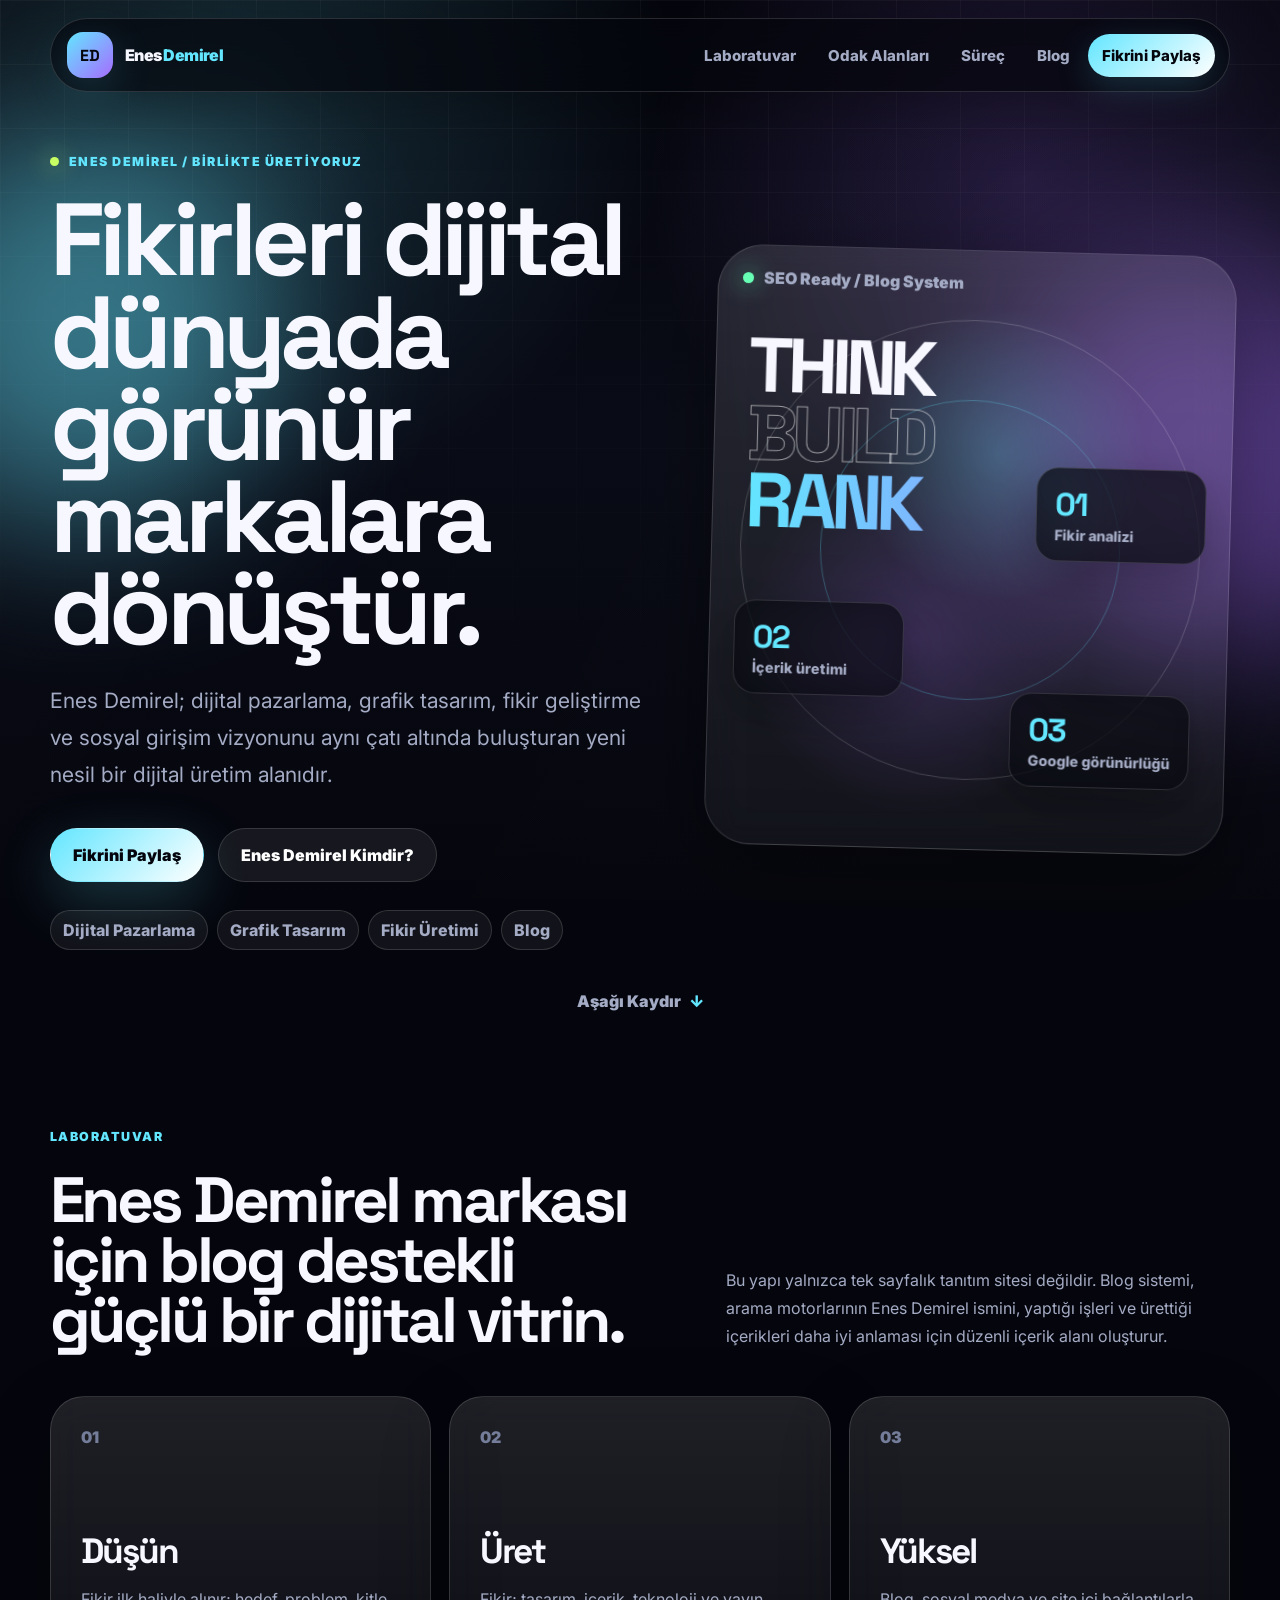
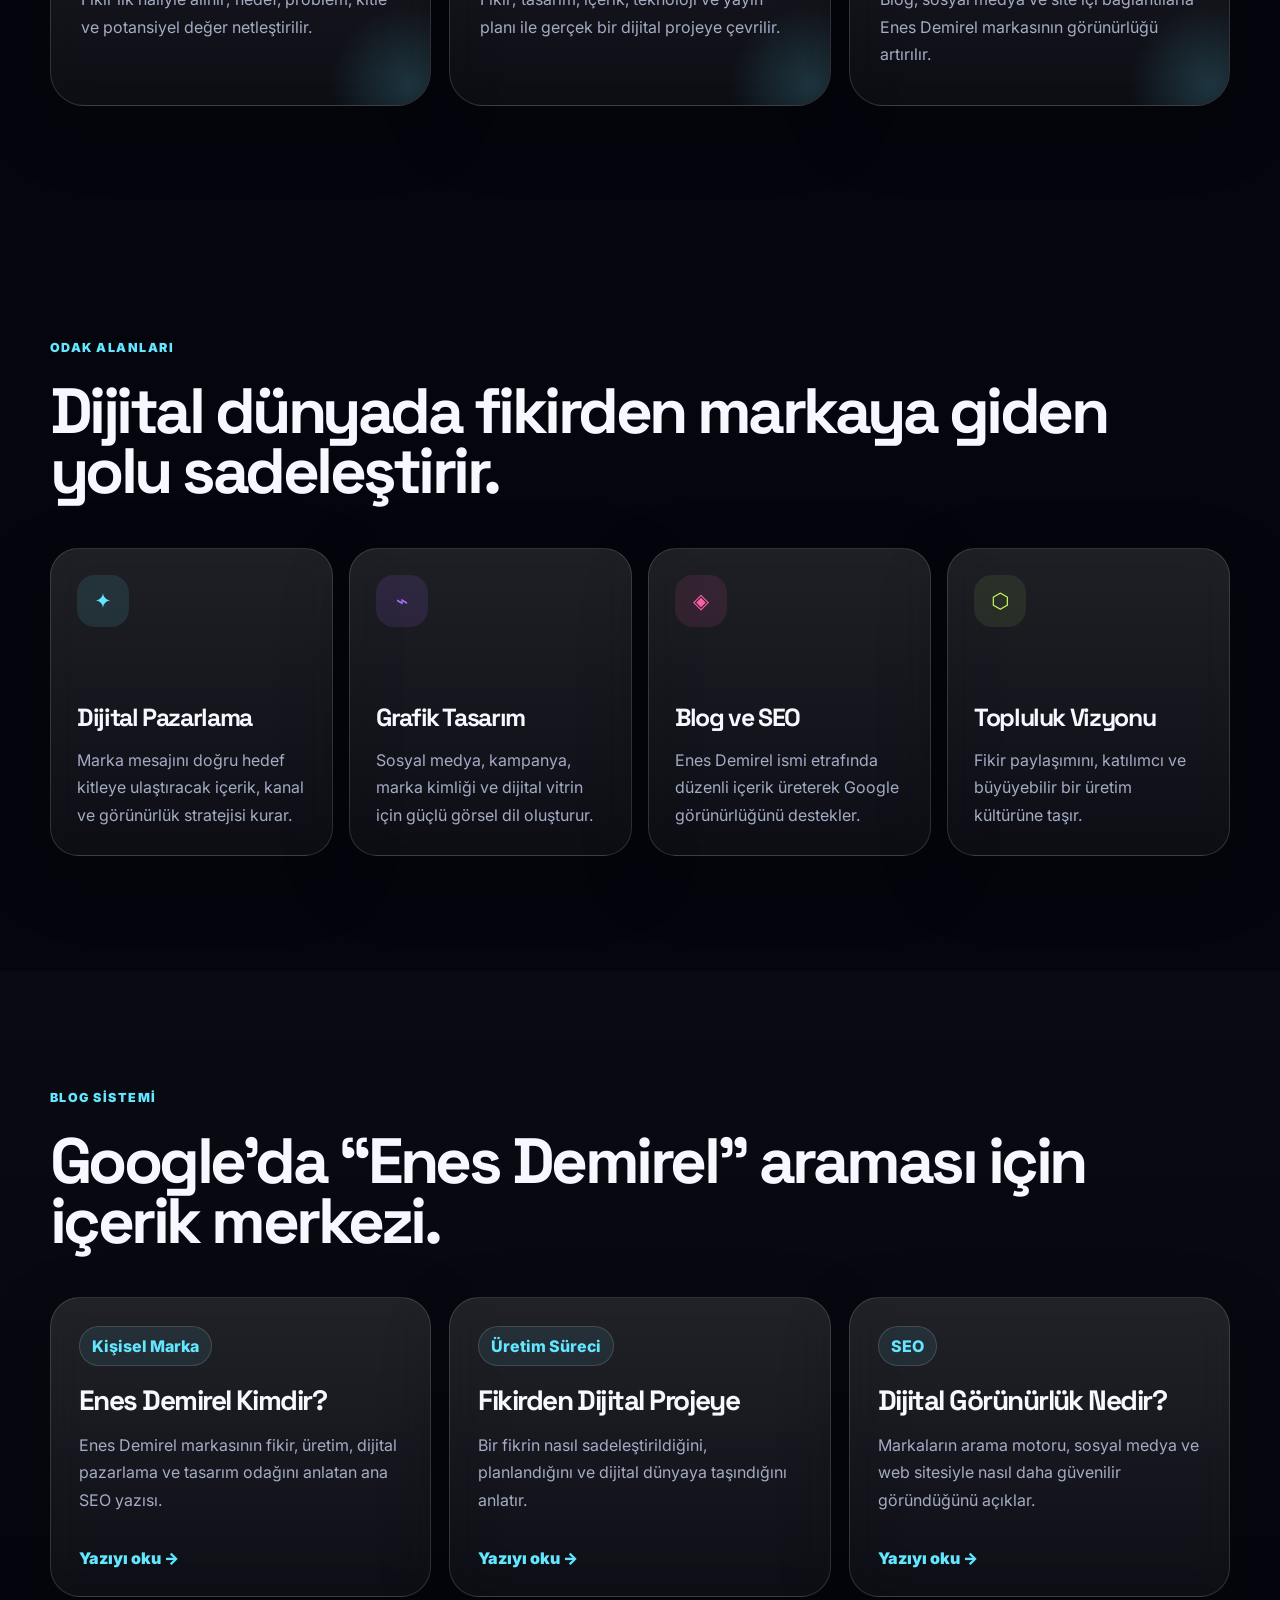
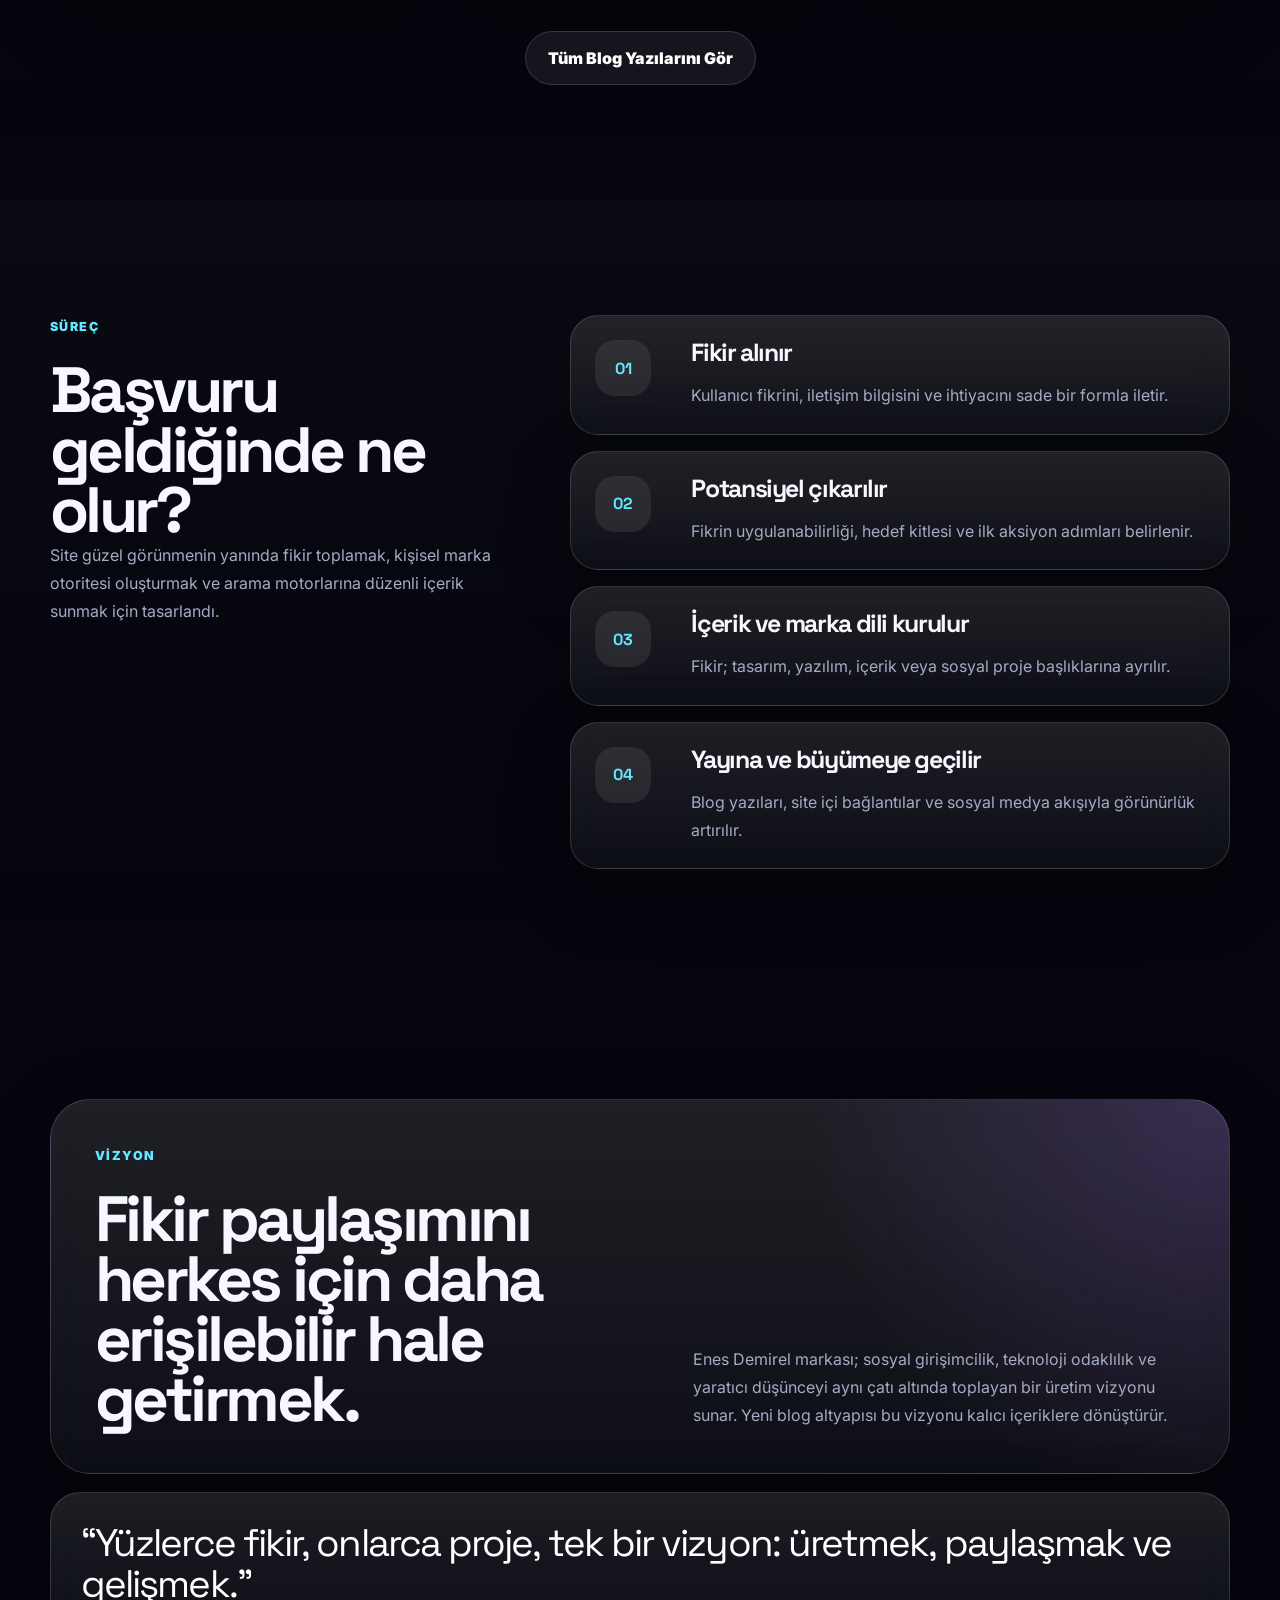
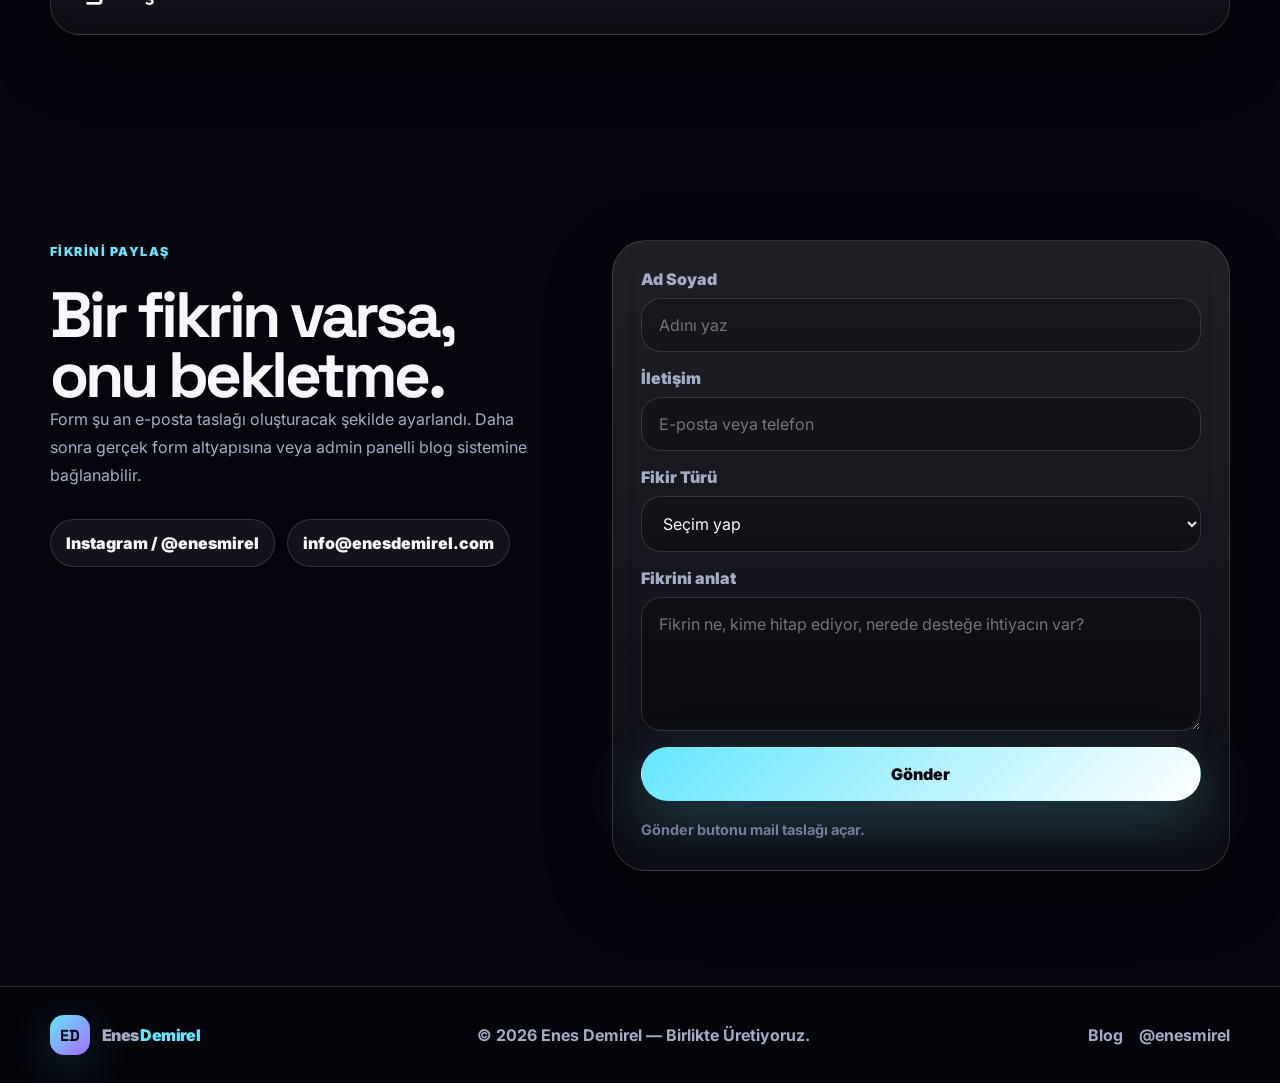
==== commit 796d5e72: "Add files via upload" ====
--- a/index.html
+++ b/index.html
@@ -3,17 +3,46 @@
 <head>
   <meta charset="UTF-8" />
   <meta name="viewport" content="width=device-width, initial-scale=1.0" />
-  <meta name="description" content="Enes Demirel — fikirleri, üretimi ve vizyonu bir araya getiren yeni nesil dijital üretim alanı." />
-  <meta name="keywords" content="Enes Demirel, fikir, üretim, vizyon, dijital proje, sosyal girişimcilik, yaratıcı düşünce" />
+  <meta name="description" content="Enes Demirel; dijital pazarlama, grafik tasarım, fikir geliştirme ve sosyal girişim odaklı üretim alanı. Enes Demirel kimdir, ne yapar ve nasıl çalışır?" />
+  <meta name="keywords" content="Enes Demirel, EnesDemirel, enesmirel, dijital pazarlama, grafik tasarım, fikir geliştirme, sosyal girişimcilik, dijital üretim" />
+  <meta name="author" content="Enes Demirel" />
+  <meta name="robots" content="index, follow, max-image-preview:large" />
   <meta name="theme-color" content="#05060d" />
-  <meta property="og:title" content="Enes Demirel | Fikri Formun Ötesine Taşı" />
-  <meta property="og:description" content="Fikirlerin üretime, üretimin markaya dönüştüğü dijital laboratuvar." />
+  <link rel="canonical" href="https://enesdemirel.com/" />
+  <meta property="og:title" content="Enes Demirel | Dijital Üretim, Fikir Geliştirme ve Marka Vizyonu" />
+  <meta property="og:description" content="Fikirlerin üretime, üretimin markaya dönüştüğü dijital üretim alanı." />
   <meta property="og:type" content="website" />
-  <title>Enes Demirel | Fikri Formun Ötesine Taşı</title>
+  <meta property="og:url" content="https://enesdemirel.com/" />
+  <meta name="twitter:card" content="summary_large_image" />
+  <title>Enes Demirel | Dijital Pazarlama, Grafik Tasarım ve Fikir Üretimi</title>
   <link rel="preconnect" href="https://fonts.googleapis.com" />
   <link rel="preconnect" href="https://fonts.gstatic.com" crossorigin />
   <link href="https://fonts.googleapis.com/css2?family=Inter:wght@400;500;600;700;800;900&family=Space+Grotesk:wght@500;600;700&display=swap" rel="stylesheet" />
   <link rel="stylesheet" href="style.css" />
+  <script type="application/ld+json">
+  {
+    "@context": "https://schema.org",
+    "@type": "Person",
+    "name": "Enes Demirel",
+    "url": "https://enesdemirel.com/",
+    "sameAs": ["https://instagram.com/enesmirel"],
+    "knowsAbout": ["Dijital pazarlama", "Grafik tasarım", "Fikir geliştirme", "Sosyal girişimcilik", "Dijital üretim"],
+    "description": "Enes Demirel; fikirleri, üretimi ve vizyonu bir araya getiren dijital üretim alanıdır."
+  }
+  </script>
+  <script type="application/ld+json">
+  {
+    "@context": "https://schema.org",
+    "@type": "WebSite",
+    "name": "Enes Demirel",
+    "url": "https://enesdemirel.com/",
+    "potentialAction": {
+      "@type": "SearchAction",
+      "target": "https://enesdemirel.com/blog/?q={search_term_string}",
+      "query-input": "required name=search_term_string"
+    }
+  }
+  </script>
 </head>
 <body>
   <div class="site-shell" aria-hidden="true">
@@ -22,26 +51,21 @@
     <div class="ambient ambient-two"></div>
     <div class="grain"></div>
   </div>
-
   <div class="progress-bar" id="progressBar" aria-hidden="true"></div>
 
   <header class="header" id="top">
-    <a class="logo" href="#top" aria-label="Enes Demirel ana sayfa">
+    <a class="logo" href="/" aria-label="Enes Demirel ana sayfa">
       <span class="logo-mark">ED</span>
       <span class="logo-text">Enes<span>Demirel</span></span>
     </a>
-
     <button class="menu-toggle" type="button" aria-label="Menüyü aç veya kapat" aria-expanded="false">
-      <span></span>
-      <span></span>
-      <span></span>
+      <span></span><span></span><span></span>
     </button>
-
     <nav class="nav" aria-label="Ana menü">
       <a href="#lab">Laboratuvar</a>
       <a href="#odak">Odak Alanları</a>
       <a href="#surec">Süreç</a>
-      <a href="#vizyon">Vizyon</a>
+      <a href="/blog/">Blog</a>
       <a href="#fikir" class="nav-cta">Fikrini Paylaş</a>
     </nav>
   </header>
@@ -50,87 +74,54 @@
     <section class="hero section" id="home">
       <div class="container hero-grid">
         <div class="hero-copy reveal">
-          <p class="eyebrow"><span></span> Birlikte Üretiyoruz</p>
-          <h1>Fikri formun ötesine taşı.</h1>
+          <p class="eyebrow"><span></span> Enes Demirel / Birlikte Üretiyoruz</p>
+          <h1>Fikirleri dijital dünyada görünür markalara dönüştür.</h1>
           <p class="hero-lead">
-            Enes Demirel; fikirleri dinleyen, sadeleştiren ve üretilebilir projelere dönüştüren
-            yeni nesil bir dijital üretim alanı olarak konumlanır.
+            Enes Demirel; dijital pazarlama, grafik tasarım, fikir geliştirme ve sosyal girişim vizyonunu
+            aynı çatı altında buluşturan yeni nesil bir dijital üretim alanıdır.
           </p>
           <div class="hero-actions">
             <a href="#fikir" class="btn btn-primary magnetic">Fikrini Paylaş</a>
-            <a href="#lab" class="btn btn-secondary magnetic">Konsepti İncele</a>
+            <a href="/blog/enes-demirel-kimdir.html" class="btn btn-secondary magnetic">Enes Demirel Kimdir?</a>
           </div>
           <div class="hero-tags" aria-label="Marka odakları">
-            <span>Fikir</span>
-            <span>Üretim</span>
-            <span>Vizyon</span>
-            <span>Topluluk</span>
+            <span>Dijital Pazarlama</span>
+            <span>Grafik Tasarım</span>
+            <span>Fikir Üretimi</span>
+            <span>Blog</span>
           </div>
         </div>
 
         <div class="hero-visual reveal delay-1" aria-label="Dijital üretim konsept görseli">
           <div class="visual-frame">
-            <div class="visual-top">
-              <span class="status-dot"></span>
-              <span>Live Lab / 2026</span>
-            </div>
-            <div class="big-type">
-              <span>THINK</span>
-              <span>BUILD</span>
-              <span>RISE</span>
-            </div>
+            <div class="visual-top"><span class="status-dot"></span><span>SEO Ready / Blog System</span></div>
+            <div class="big-type"><span>THINK</span><span>BUILD</span><span>RANK</span></div>
             <div class="orbit orbit-a"></div>
             <div class="orbit orbit-b"></div>
-            <div class="metric-card metric-one">
-              <strong>01</strong>
-              <span>Fikir analizi</span>
-            </div>
-            <div class="metric-card metric-two">
-              <strong>02</strong>
-              <span>Üretim planı</span>
-            </div>
-            <div class="metric-card metric-three">
-              <strong>03</strong>
-              <span>Markaya dönüşüm</span>
-            </div>
+            <div class="metric-card metric-one"><strong>01</strong><span>Fikir analizi</span></div>
+            <div class="metric-card metric-two"><strong>02</strong><span>İçerik üretimi</span></div>
+            <div class="metric-card metric-three"><strong>03</strong><span>Google görünürlüğü</span></div>
           </div>
         </div>
       </div>
-
-      <a href="#lab" class="scroll-link" aria-label="Aşağı kaydır">
-        <span>Aşağı Kaydır</span>
-        <i>↓</i>
-      </a>
+      <a href="#lab" class="scroll-link" aria-label="Aşağı kaydır"><span>Aşağı Kaydır</span><i>↓</i></a>
     </section>
 
     <section class="section compact" id="lab">
       <div class="container intro-grid">
         <div class="reveal">
           <p class="section-kicker">Laboratuvar</p>
-          <h2>Fikirler burada daha net, daha uygulanabilir ve daha güçlü hale gelir.</h2>
+          <h2>Enes Demirel markası için blog destekli güçlü bir dijital vitrin.</h2>
         </div>
         <p class="section-lead reveal delay-1">
-          Mevcut marka dili “fikir, üretim ve vizyon” üzerine kurulu. Bu yeni yapı, aynı fikri
-          daha modern, daha güven veren ve daha profesyonel bir dijital deneyime dönüştürür.
+          Bu yapı yalnızca tek sayfalık tanıtım sitesi değildir. Blog sistemi, arama motorlarının Enes Demirel ismini,
+          yaptığı işleri ve ürettiği içerikleri daha iyi anlaması için düzenli içerik alanı oluşturur.
         </p>
       </div>
-
       <div class="container lab-grid">
-        <article class="lab-card reveal">
-          <span class="card-index">01</span>
-          <h3>Düşün</h3>
-          <p>Fikir ilk haliyle alınır; amaç, hedef kitle, problem ve potansiyel değer netleştirilir.</p>
-        </article>
-        <article class="lab-card reveal delay-1">
-          <span class="card-index">02</span>
-          <h3>Üret</h3>
-          <p>Fikir; tasarım, içerik, teknoloji ve yol haritası ile gerçek bir projeye çevrilir.</p>
-        </article>
-        <article class="lab-card reveal delay-2">
-          <span class="card-index">03</span>
-          <h3>Yüksel</h3>
-          <p>Proje yayın sonrası büyüme, topluluk ve marka algısı odağında geliştirilmeye devam eder.</p>
-        </article>
+        <article class="lab-card reveal"><span class="card-index">01</span><h3>Düşün</h3><p>Fikir ilk haliyle alınır; hedef, problem, kitle ve potansiyel değer netleştirilir.</p></article>
+        <article class="lab-card reveal delay-1"><span class="card-index">02</span><h3>Üret</h3><p>Fikir; tasarım, içerik, teknoloji ve yayın planı ile gerçek bir dijital projeye çevrilir.</p></article>
+        <article class="lab-card reveal delay-2"><span class="card-index">03</span><h3>Yüksel</h3><p>Blog, sosyal medya ve site içi bağlantılarla Enes Demirel markasının görünürlüğü artırılır.</p></article>
       </div>
     </section>
 
@@ -139,133 +130,73 @@
         <p class="section-kicker">Odak Alanları</p>
         <h2>Dijital dünyada fikirden markaya giden yolu sadeleştirir.</h2>
       </div>
-
       <div class="container focus-grid">
-        <article class="focus-card reveal">
-          <div class="focus-icon">✦</div>
-          <h3>Fikir Geliştirme</h3>
-          <p>Dağınık fikirleri uygulanabilir proje başlıklarına ve net bir anlatıya dönüştürür.</p>
+        <article class="focus-card reveal"><div class="focus-icon">✦</div><h3>Dijital Pazarlama</h3><p>Marka mesajını doğru hedef kitleye ulaştıracak içerik, kanal ve görünürlük stratejisi kurar.</p></article>
+        <article class="focus-card reveal delay-1"><div class="focus-icon">⌁</div><h3>Grafik Tasarım</h3><p>Sosyal medya, kampanya, marka kimliği ve dijital vitrin için güçlü görsel dil oluşturur.</p></article>
+        <article class="focus-card reveal delay-2"><div class="focus-icon">◈</div><h3>Blog ve SEO</h3><p>Enes Demirel ismi etrafında düzenli içerik üreterek Google görünürlüğünü destekler.</p></article>
+        <article class="focus-card reveal"><div class="focus-icon">⬡</div><h3>Topluluk Vizyonu</h3><p>Fikir paylaşımını, katılımcı ve büyüyebilir bir üretim kültürüne taşır.</p></article>
+      </div>
+    </section>
+
+    <section class="section blog-preview-section" id="blog-onizleme">
+      <div class="container section-head reveal">
+        <p class="section-kicker">Blog Sistemi</p>
+        <h2>Google’da “Enes Demirel” araması için içerik merkezi.</h2>
+      </div>
+      <div class="container blog-grid">
+        <article class="post-card reveal" data-title="Enes Demirel Kimdir">
+          <span class="post-category">Kişisel Marka</span>
+          <h3>Enes Demirel Kimdir?</h3>
+          <p>Enes Demirel markasının fikir, üretim, dijital pazarlama ve tasarım odağını anlatan ana SEO yazısı.</p>
+          <a href="/blog/enes-demirel-kimdir.html">Yazıyı oku →</a>
         </article>
-        <article class="focus-card reveal delay-1">
-          <div class="focus-icon">⌁</div>
-          <h3>Marka Hikâyesi</h3>
-          <p>Projenin kimliğini, mesajını ve hedef kitlesiyle kuracağı bağı güçlendirir.</p>
+        <article class="post-card reveal delay-1" data-title="Fikirden Dijital Projeye">
+          <span class="post-category">Üretim Süreci</span>
+          <h3>Fikirden Dijital Projeye</h3>
+          <p>Bir fikrin nasıl sadeleştirildiğini, planlandığını ve dijital dünyaya taşındığını anlatır.</p>
+          <a href="/blog/fikirden-dijital-projeye.html">Yazıyı oku →</a>
         </article>
-        <article class="focus-card reveal delay-2">
-          <div class="focus-icon">◈</div>
-          <h3>Dijital Görünürlük</h3>
-          <p>Sitenin, sosyal medya hesaplarının ve dijital temas noktalarının daha profesyonel görünmesini sağlar.</p>
+        <article class="post-card reveal delay-2" data-title="Dijital Görünürlük Nedir">
+          <span class="post-category">SEO</span>
+          <h3>Dijital Görünürlük Nedir?</h3>
+          <p>Markaların arama motoru, sosyal medya ve web sitesiyle nasıl daha güvenilir göründüğünü açıklar.</p>
+          <a href="/blog/dijital-gorunurluk-nedir.html">Yazıyı oku →</a>
         </article>
-        <article class="focus-card reveal">
-          <div class="focus-icon">⬡</div>
-          <h3>Topluluk Vizyonu</h3>
-          <p>Tek kişinin fikrini, katılımcı ve paylaşılabilir bir üretim kültürüne taşır.</p>
-        </article>
+      </div>
+      <div class="container center-action reveal">
+        <a class="btn btn-secondary" href="/blog/">Tüm Blog Yazılarını Gör</a>
       </div>
     </section>
 
     <section class="section process-section" id="surec">
       <div class="container process-layout">
-        <div class="process-copy reveal">
-          <p class="section-kicker">Süreç</p>
-          <h2>Başvuru geldiğinde ne olur?</h2>
-          <p>
-            Site sadece güzel görünmek için değil, fikir toplamak ve doğru kişileri aksiyona çağırmak için tasarlandı.
-            Bu yüzden form, yönlendirme ve anlatım akışı özellikle güçlü tutuldu.
-          </p>
-        </div>
+        <div class="process-copy reveal"><p class="section-kicker">Süreç</p><h2>Başvuru geldiğinde ne olur?</h2><p>Site güzel görünmenin yanında fikir toplamak, kişisel marka otoritesi oluşturmak ve arama motorlarına düzenli içerik sunmak için tasarlandı.</p></div>
         <div class="timeline">
-          <div class="timeline-row reveal">
-            <span>01</span>
-            <div>
-              <h3>Fikir alınır</h3>
-              <p>Kullanıcı fikrini, iletişim bilgisini ve ihtiyacını sade bir formla iletir.</p>
-            </div>
-          </div>
-          <div class="timeline-row reveal delay-1">
-            <span>02</span>
-            <div>
-              <h3>Potansiyel çıkarılır</h3>
-              <p>Fikrin uygulanabilirliği, hedef kitlesi ve ilk aksiyon adımları belirlenir.</p>
-            </div>
-          </div>
-          <div class="timeline-row reveal delay-2">
-            <span>03</span>
-            <div>
-              <h3>Yol haritası kurulur</h3>
-              <p>Fikir; tasarım, yazılım, içerik veya sosyal proje başlıklarına ayrılır.</p>
-            </div>
-          </div>
-          <div class="timeline-row reveal">
-            <span>04</span>
-            <div>
-              <h3>Üretime geçilir</h3>
-              <p>Onaylanan fikir, dijital dünyada görünür bir projeye dönüşür.</p>
-            </div>
-          </div>
+          <div class="timeline-row reveal"><span>01</span><div><h3>Fikir alınır</h3><p>Kullanıcı fikrini, iletişim bilgisini ve ihtiyacını sade bir formla iletir.</p></div></div>
+          <div class="timeline-row reveal delay-1"><span>02</span><div><h3>Potansiyel çıkarılır</h3><p>Fikrin uygulanabilirliği, hedef kitlesi ve ilk aksiyon adımları belirlenir.</p></div></div>
+          <div class="timeline-row reveal delay-2"><span>03</span><div><h3>İçerik ve marka dili kurulur</h3><p>Fikir; tasarım, yazılım, içerik veya sosyal proje başlıklarına ayrılır.</p></div></div>
+          <div class="timeline-row reveal"><span>04</span><div><h3>Yayına ve büyümeye geçilir</h3><p>Blog yazıları, site içi bağlantılar ve sosyal medya akışıyla görünürlük artırılır.</p></div></div>
         </div>
       </div>
     </section>
 
     <section class="section" id="vizyon">
       <div class="container manifesto reveal">
-        <div>
-          <p class="section-kicker">Vizyon</p>
-          <h2>Fikir paylaşımını herkes için daha erişilebilir hale getirmek.</h2>
-        </div>
-        <p>
-          Enes Demirel markası; sosyal girişimcilik, teknoloji odaklılık ve yaratıcı düşünceyi
-          aynı çatı altında toplayan bir üretim vizyonu sunar. Yeni tasarım bu vizyonu daha güçlü,
-          daha premium ve daha güvenilir gösterir.
-        </p>
-      </div>
-
-      <div class="container quote-card reveal delay-1">
-        <p>“Yüzlerce fikir, onlarca proje, tek bir vizyon: üretmek, paylaşmak ve gelişmek.”</p>
-      </div>
+        <div><p class="section-kicker">Vizyon</p><h2>Fikir paylaşımını herkes için daha erişilebilir hale getirmek.</h2></div>
+        <p>Enes Demirel markası; sosyal girişimcilik, teknoloji odaklılık ve yaratıcı düşünceyi aynı çatı altında toplayan bir üretim vizyonu sunar. Yeni blog altyapısı bu vizyonu kalıcı içeriklere dönüştürür.</p>
+      </div>
+      <div class="container quote-card reveal delay-1"><p>“Yüzlerce fikir, onlarca proje, tek bir vizyon: üretmek, paylaşmak ve gelişmek.”</p></div>
     </section>
 
     <section class="section idea-section" id="fikir">
       <div class="container idea-layout">
-        <div class="idea-copy reveal">
-          <p class="section-kicker">Fikrini Paylaş</p>
-          <h2>Bir fikrin varsa, onu bekletme.</h2>
-          <p>
-            Form şu an e-posta taslağı oluşturacak şekilde ayarlandı. İstenirse daha sonra gerçek
-            form altyapısına bağlanabilir ve başvurular direkt panele düşürülebilir.
-          </p>
-          <div class="contact-pills">
-            <a href="https://instagram.com/enesmirel" target="_blank" rel="noopener">Instagram / @enesmirel</a>
-            <button type="button" id="copyEmail" data-email="info@enesdemirel.com">info@enesdemirel.com</button>
-          </div>
-        </div>
-
+        <div class="idea-copy reveal"><p class="section-kicker">Fikrini Paylaş</p><h2>Bir fikrin varsa, onu bekletme.</h2><p>Form şu an e-posta taslağı oluşturacak şekilde ayarlandı. Daha sonra gerçek form altyapısına veya admin panelli blog sistemine bağlanabilir.</p><div class="contact-pills"><a href="https://instagram.com/enesmirel" target="_blank" rel="noopener">Instagram / @enesmirel</a><button type="button" id="copyEmail" data-email="info@enesdemirel.com">info@enesdemirel.com</button></div></div>
         <form class="idea-form reveal delay-1" id="ideaForm">
-          <label>
-            <span>Ad Soyad</span>
-            <input type="text" name="name" placeholder="Adını yaz" autocomplete="name" required />
-          </label>
-          <label>
-            <span>İletişim</span>
-            <input type="text" name="contact" placeholder="E-posta veya telefon" autocomplete="email" required />
-          </label>
-          <label>
-            <span>Fikir Türü</span>
-            <select name="category" required>
-              <option value="">Seçim yap</option>
-              <option>Uygulama / Yazılım Fikri</option>
-              <option>Sosyal Proje</option>
-              <option>İçerik / Marka Fikri</option>
-              <option>Topluluk / Etkinlik</option>
-              <option>Diğer</option>
-            </select>
-          </label>
-          <label>
-            <span>Fikrini anlat</span>
-            <textarea name="message" rows="5" placeholder="Fikrin ne, kime hitap ediyor, nerede desteğe ihtiyacın var?" required></textarea>
-          </label>
-          <button class="btn btn-primary" type="submit">Gönder</button>
-          <p class="form-status" id="formStatus">Gönder butonu mail taslağı açar.</p>
+          <label><span>Ad Soyad</span><input type="text" name="name" placeholder="Adını yaz" autocomplete="name" required /></label>
+          <label><span>İletişim</span><input type="text" name="contact" placeholder="E-posta veya telefon" autocomplete="email" required /></label>
+          <label><span>Fikir Türü</span><select name="category" required><option value="">Seçim yap</option><option>Uygulama / Yazılım Fikri</option><option>Sosyal Proje</option><option>İçerik / Marka Fikri</option><option>Topluluk / Etkinlik</option><option>Diğer</option></select></label>
+          <label><span>Fikrini anlat</span><textarea name="message" rows="5" placeholder="Fikrin ne, kime hitap ediyor, nerede desteğe ihtiyacın var?" required></textarea></label>
+          <button class="btn btn-primary" type="submit">Gönder</button><p class="form-status" id="formStatus">Gönder butonu mail taslağı açar.</p>
         </form>
       </div>
     </section>
@@ -273,15 +204,11 @@
 
   <footer class="footer">
     <div class="container footer-inner">
-      <a class="logo footer-logo" href="#top" aria-label="Enes Demirel ana sayfa">
-        <span class="logo-mark">ED</span>
-        <span class="logo-text">Enes<span>Demirel</span></span>
-      </a>
+      <a class="logo footer-logo" href="/" aria-label="Enes Demirel ana sayfa"><span class="logo-mark">ED</span><span class="logo-text">Enes<span>Demirel</span></span></a>
       <p>© 2026 Enes Demirel — Birlikte Üretiyoruz.</p>
-      <a href="https://instagram.com/enesmirel" target="_blank" rel="noopener">@enesmirel</a>
+      <div class="footer-links"><a href="/blog/">Blog</a><a href="https://instagram.com/enesmirel" target="_blank" rel="noopener">@enesmirel</a></div>
     </div>
   </footer>
-
   <script src="script.js"></script>
 </body>
 </html>
--- a/style.css
+++ b/style.css
@@ -1,116 +1,4 @@
 :root{
-  --bg:#05060d;
-  --bg-soft:#090b16;
-  --panel:rgba(255,255,255,.065);
-  --panel-strong:rgba(255,255,255,.105);
-  --line:rgba(255,255,255,.14);
-  --text:#f7f8ff;
-  --muted:#a4abc4;
-  --muted-2:#747d99;
-  --cyan:#63e6ff;
-  --blue:#5b7cfa;
-  --violet:#a66cff;
-  --pink:#ff5ea8;
-  --lime:#c8ff64;
-  --shadow:0 30px 100px rgba(0,0,0,.42);
-  --radius:30px;
-  --max:1180px;
+  --bg:#05060d;--bg-soft:#090b16;--panel:rgba(255,255,255,.065);--panel-strong:rgba(255,255,255,.105);--line:rgba(255,255,255,.14);--text:#f7f8ff;--muted:#a4abc4;--muted-2:#747d99;--cyan:#63e6ff;--violet:#a66cff;--pink:#ff5ea8;--lime:#c8ff64;--radius:34px;--max:1180px;--shadow:0 25px 80px rgba(0,0,0,.38)
 }
-
-*{box-sizing:border-box;margin:0;padding:0}
-html{scroll-behavior:smooth}
-body{
-  min-height:100vh;
-  font-family:Inter,system-ui,-apple-system,BlinkMacSystemFont,"Segoe UI",sans-serif;
-  background:var(--bg);
-  color:var(--text);
-  overflow-x:hidden;
-}
-body.menu-open{overflow:hidden}
-a{color:inherit;text-decoration:none}
-button,input,textarea,select{font:inherit}
-button{border:0}
-::selection{background:rgba(99,230,255,.3);color:#fff}
-
-.site-shell{position:fixed;inset:0;z-index:-5;overflow:hidden;background:radial-gradient(circle at top left,rgba(91,124,250,.18),transparent 32%),radial-gradient(circle at 80% 20%,rgba(166,108,255,.16),transparent 28%),linear-gradient(180deg,#05060d 0%,#070916 48%,#05060d 100%)}
-.grid-lines{position:absolute;inset:0;background-image:linear-gradient(rgba(255,255,255,.045) 1px,transparent 1px),linear-gradient(90deg,rgba(255,255,255,.045) 1px,transparent 1px);background-size:64px 64px;mask-image:linear-gradient(to bottom,rgba(0,0,0,.85),transparent 78%)}
-.ambient{position:absolute;border-radius:999px;filter:blur(24px);opacity:.5;animation:float 13s ease-in-out infinite alternate}
-.ambient-one{width:520px;height:520px;background:rgba(99,230,255,.24);left:-140px;top:80px}
-.ambient-two{width:520px;height:520px;background:rgba(166,108,255,.28);right:-140px;top:420px;animation-delay:-4s}
-.grain{position:absolute;inset:0;opacity:.08;background-image:url("data:image/svg+xml,%3Csvg viewBox='0 0 300 300' xmlns='http://www.w3.org/2000/svg'%3E%3Cfilter id='n'%3E%3CfeTurbulence type='fractalNoise' baseFrequency='.78' numOctaves='3' stitchTiles='stitch'/%3E%3C/filter%3E%3Crect width='100%25' height='100%25' filter='url(%23n)' opacity='.8'/%3E%3C/svg%3E")}
-@keyframes float{to{transform:translate3d(40px,-30px,0) scale(1.06)}}
-
-.progress-bar{position:fixed;left:0;top:0;height:3px;width:0;background:linear-gradient(90deg,var(--cyan),var(--violet),var(--pink));z-index:80;box-shadow:0 0 20px rgba(99,230,255,.5)}
-.container{width:min(calc(100% - 40px),var(--max));margin-inline:auto}
-.section{position:relative;padding:118px 0}
-.compact{padding-top:80px}
-
-.header{position:fixed;z-index:70;left:50%;top:18px;transform:translateX(-50%);width:min(calc(100% - 32px),var(--max));display:flex;align-items:center;justify-content:space-between;gap:22px;padding:12px 14px;border:1px solid var(--line);border-radius:999px;background:rgba(5,6,13,.72);backdrop-filter:blur(22px);box-shadow:0 22px 60px rgba(0,0,0,.28)}
-.logo{display:flex;align-items:center;gap:12px;min-width:max-content}
-.logo-mark{display:grid;place-items:center;width:45px;height:45px;border-radius:16px;background:linear-gradient(135deg,var(--cyan),var(--violet));color:#05060d;font-family:"Space Grotesk",sans-serif;font-weight:900;letter-spacing:-.08em;box-shadow:0 14px 30px rgba(99,230,255,.18)}
-.logo-text{font-weight:900;letter-spacing:-.04em;font-size:1.05rem}.logo-text span{color:var(--cyan)}
-.nav{display:flex;align-items:center;gap:6px}
-.nav a{padding:12px 14px;border-radius:999px;color:var(--muted);font-weight:800;font-size:.92rem;transition:.22s}
-.nav a:hover{color:var(--text);background:rgba(255,255,255,.08)}
-.nav .nav-cta{color:#05060d;background:#fff}.nav .nav-cta:hover{background:linear-gradient(135deg,var(--cyan),var(--violet));color:#05060d}
-.menu-toggle{display:none;width:48px;height:48px;border-radius:16px;background:rgba(255,255,255,.08);cursor:pointer;position:relative}
-.menu-toggle span{position:absolute;left:13px;right:13px;height:2px;background:#fff;border-radius:10px;transition:.22s}.menu-toggle span:nth-child(1){top:16px}.menu-toggle span:nth-child(2){top:23px}.menu-toggle span:nth-child(3){top:30px}.menu-toggle.active span:nth-child(1){top:23px;transform:rotate(45deg)}.menu-toggle.active span:nth-child(2){opacity:0}.menu-toggle.active span:nth-child(3){top:23px;transform:rotate(-45deg)}
-
-.hero{min-height:100svh;display:grid;align-items:center;padding-top:138px;padding-bottom:90px}
-.hero-grid{display:grid;grid-template-columns:minmax(0,1.03fr) minmax(360px,.97fr);gap:70px;align-items:center}
-.eyebrow,.section-kicker{display:inline-flex;align-items:center;gap:10px;color:var(--cyan);font-weight:900;text-transform:uppercase;letter-spacing:.18em;font-size:.78rem}
-.eyebrow span,.section-kicker:before{content:"";width:34px;height:1px;background:linear-gradient(90deg,var(--cyan),transparent)}
-h1,h2,h3{font-family:"Space Grotesk",Inter,sans-serif;letter-spacing:-.065em;line-height:.95}
-h1{font-size:clamp(4rem,9vw,8.9rem);max-width:820px;text-transform:uppercase}
-h2{font-size:clamp(2.35rem,5vw,5.2rem);max-width:900px}
-h3{font-size:1.45rem;line-height:1.05}
-.hero-lead,.section-lead,.process-copy p,.manifesto p,.idea-copy p{color:var(--muted);font-size:1.08rem;line-height:1.78;max-width:650px;margin-top:26px}
-.hero-actions{display:flex;gap:14px;flex-wrap:wrap;margin-top:36px}
-.btn{display:inline-flex;align-items:center;justify-content:center;min-height:54px;padding:16px 23px;border-radius:999px;font-weight:900;cursor:pointer;transition:transform .24s,box-shadow .24s,background .24s;color:var(--text)}
-.btn-primary{background:linear-gradient(135deg,var(--cyan),var(--violet));color:#05060d;box-shadow:0 20px 50px rgba(99,230,255,.18)}
-.btn-secondary{border:1px solid var(--line);background:rgba(255,255,255,.07)}
-.btn:hover{transform:translateY(-3px)}
-.btn-primary:hover{box-shadow:0 26px 70px rgba(166,108,255,.22)}
-.hero-tags{display:flex;gap:10px;flex-wrap:wrap;margin-top:42px}
-.hero-tags span{padding:10px 14px;border:1px solid var(--line);border-radius:999px;background:rgba(255,255,255,.055);color:var(--muted);font-weight:800}
-
-.hero-visual{position:relative;min-height:590px;display:grid;place-items:center;perspective:1000px}
-.visual-frame{position:relative;width:min(100%,510px);height:590px;border:1px solid var(--line);border-radius:44px;background:linear-gradient(180deg,rgba(255,255,255,.11),rgba(255,255,255,.04));box-shadow:var(--shadow);backdrop-filter:blur(20px);overflow:hidden;transform:rotateX(2deg) rotateY(-6deg)}
-.visual-frame:before{content:"";position:absolute;inset:-2px;background:radial-gradient(circle at 40% 25%,rgba(99,230,255,.28),transparent 30%),radial-gradient(circle at 75% 70%,rgba(255,94,168,.20),transparent 30%);z-index:-1}
-.visual-top{display:flex;align-items:center;gap:10px;margin:26px;color:var(--muted);font-weight:900}.status-dot{width:11px;height:11px;border-radius:999px;background:var(--lime);box-shadow:0 0 18px var(--lime)}
-.big-type{position:absolute;left:30px;right:30px;top:112px;display:grid;gap:12px;font-family:"Space Grotesk",sans-serif;font-size:clamp(3.2rem,6vw,5.2rem);font-weight:900;line-height:.86;letter-spacing:-.08em;color:transparent;-webkit-text-stroke:1px rgba(255,255,255,.32)}
-.big-type span:nth-child(2){color:#fff;-webkit-text-stroke:0;background:linear-gradient(90deg,#fff,var(--cyan));-webkit-background-clip:text;background-clip:text;color:transparent}
-.orbit{position:absolute;left:50%;top:50%;border:1px solid rgba(255,255,255,.16);border-radius:50%;transform:translate(-50%,-50%) rotate(-18deg)}
-.orbit-a{width:380px;height:380px}.orbit-b{width:260px;height:260px;transform:translate(-50%,-50%) rotate(34deg)}
-.metric-card{position:absolute;border:1px solid var(--line);border-radius:22px;background:rgba(5,6,13,.72);backdrop-filter:blur(18px);box-shadow:0 18px 50px rgba(0,0,0,.28);padding:16px 18px;min-width:170px}
-.metric-card strong{display:block;color:var(--cyan);font-family:"Space Grotesk",sans-serif;font-size:2rem;letter-spacing:-.06em}.metric-card span{color:var(--muted);font-weight:800;font-size:.9rem}
-.metric-one{right:24px;top:214px}.metric-two{left:24px;bottom:150px}.metric-three{right:35px;bottom:64px}
-.scroll-link{position:absolute;left:50%;bottom:34px;transform:translateX(-50%);display:flex;align-items:center;gap:8px;color:var(--muted);font-weight:900}.scroll-link i{font-style:normal;color:var(--cyan);animation:bounce 1.5s infinite}@keyframes bounce{50%{transform:translateY(6px)}}
-
-.intro-grid{display:grid;grid-template-columns:1.1fr .9fr;gap:60px;align-items:end}.section-lead{margin-top:0}.lab-grid{display:grid;grid-template-columns:repeat(3,1fr);gap:18px;margin-top:46px}.lab-card,.focus-card,.timeline-row,.manifesto,.quote-card,.idea-form{border:1px solid var(--line);background:linear-gradient(180deg,var(--panel-strong),rgba(255,255,255,.035));box-shadow:0 22px 70px rgba(0,0,0,.22);backdrop-filter:blur(18px)}
-.lab-card{position:relative;min-height:310px;padding:30px;border-radius:var(--radius);overflow:hidden;transition:.25s}.lab-card:after{content:"";position:absolute;right:-60px;bottom:-60px;width:160px;height:160px;border-radius:50%;background:radial-gradient(circle,rgba(99,230,255,.18),transparent 70%)}.lab-card:hover,.focus-card:hover,.timeline-row:hover{transform:translateY(-6px);border-color:rgba(99,230,255,.35)}.card-index{display:inline-flex;color:var(--muted-2);font-weight:900;margin-bottom:86px}.lab-card h3{font-size:2.2rem}.lab-card p,.focus-card p,.timeline-row p,.quote-card p{color:var(--muted);line-height:1.72;margin-top:16px}
-
-.section-head{margin-bottom:46px}.focus-grid{display:grid;grid-template-columns:repeat(4,1fr);gap:16px}.focus-card{border-radius:28px;padding:26px;min-height:300px;transition:.25s}.focus-icon{display:grid;place-items:center;width:52px;height:52px;border-radius:18px;margin-bottom:78px;background:rgba(99,230,255,.10);color:var(--cyan);font-size:1.3rem}.focus-card:nth-child(2) .focus-icon{color:var(--violet);background:rgba(166,108,255,.12)}.focus-card:nth-child(3) .focus-icon{color:var(--pink);background:rgba(255,94,168,.10)}.focus-card:nth-child(4) .focus-icon{color:var(--lime);background:rgba(200,255,100,.08)}
-
-.process-section{background:linear-gradient(180deg,rgba(255,255,255,.025),transparent)}.process-layout{display:grid;grid-template-columns:.82fr 1.18fr;gap:62px;align-items:start}.process-copy{position:sticky;top:125px}.timeline{display:grid;gap:16px}.timeline-row{display:grid;grid-template-columns:76px 1fr;gap:20px;border-radius:28px;padding:24px;transition:.25s}.timeline-row span{display:grid;place-items:center;width:56px;height:56px;border-radius:20px;background:rgba(255,255,255,.08);color:var(--cyan);font-weight:900;font-family:"Space Grotesk",sans-serif}
-
-.manifesto{display:grid;grid-template-columns:1.05fr .95fr;gap:54px;align-items:end;border-radius:40px;padding:44px;background:radial-gradient(circle at right top,rgba(166,108,255,.20),transparent 34%),linear-gradient(180deg,rgba(255,255,255,.105),rgba(255,255,255,.04))}.manifesto p{margin-top:0}.quote-card{margin-top:18px;border-radius:30px;padding:30px}.quote-card p{font-family:"Space Grotesk",sans-serif;font-size:clamp(1.8rem,3vw,3rem);line-height:1.05;letter-spacing:-.05em;color:#fff;margin:0}
-
-.idea-section{padding-top:90px}.idea-layout{display:grid;grid-template-columns:.9fr 1.1fr;gap:56px;align-items:start}.contact-pills{display:flex;gap:12px;flex-wrap:wrap;margin-top:30px}.contact-pills a,.contact-pills button{border:1px solid var(--line);border-radius:999px;background:rgba(255,255,255,.06);color:var(--text);padding:13px 15px;font-weight:900;cursor:pointer}.contact-pills a:hover,.contact-pills button:hover{border-color:rgba(99,230,255,.42)}
-.idea-form{display:grid;gap:16px;border-radius:34px;padding:28px}.idea-form label{display:grid;gap:9px}.idea-form label span{color:var(--muted);font-weight:900}.idea-form input,.idea-form select,.idea-form textarea{width:100%;border:1px solid var(--line);border-radius:20px;background:rgba(0,0,0,.24);color:var(--text);padding:16px 17px;outline:none;transition:.18s}.idea-form textarea{resize:vertical}.idea-form input:focus,.idea-form select:focus,.idea-form textarea:focus{border-color:rgba(99,230,255,.72);box-shadow:0 0 0 5px rgba(99,230,255,.08)}.form-status{color:var(--muted-2);font-weight:700;font-size:.9rem}
-
-.footer{padding:28px 0;border-top:1px solid var(--line);background:rgba(0,0,0,.22)}.footer-inner{display:flex;align-items:center;justify-content:space-between;gap:20px;flex-wrap:wrap;color:var(--muted);font-weight:700}.footer-logo .logo-mark{width:40px;height:40px;border-radius:14px}.footer a:hover{color:var(--cyan)}
-
-.reveal{opacity:0;transform:translateY(26px);transition:opacity .75s ease,transform .75s ease}.reveal.show{opacity:1;transform:translateY(0)}.delay-1{transition-delay:.12s}.delay-2{transition-delay:.22s}
-
-@media (prefers-reduced-motion:reduce){*,*::before,*::after{animation:none!important;transition:none!important;scroll-behavior:auto!important}.reveal{opacity:1;transform:none}}
-
-@media(max-width:1020px){
-  .hero-grid,.intro-grid,.process-layout,.manifesto,.idea-layout{grid-template-columns:1fr;gap:44px}.hero{padding-top:140px}.hero-visual{min-height:500px}.visual-frame{transform:none}.focus-grid{grid-template-columns:repeat(2,1fr)}.process-copy{position:static}.section{padding:92px 0}
-}
-@media(max-width:820px){
-  .header{border-radius:26px;align-items:center}.menu-toggle{display:block}.nav{position:absolute;left:0;right:0;top:72px;display:none;flex-direction:column;align-items:stretch;padding:12px;border:1px solid var(--line);border-radius:28px;background:rgba(5,6,13,.94);backdrop-filter:blur(22px)}.nav.open{display:flex}.nav a{padding:16px}.nav .nav-cta{text-align:center}.lab-grid,.focus-grid{grid-template-columns:1fr}.lab-card,.focus-card{min-height:250px}.card-index,.focus-icon{margin-bottom:50px}.scroll-link{display:none}.hero-tags span{font-size:.92rem}
-}
-@media(max-width:560px){
-  .container{width:min(calc(100% - 28px),var(--max))}.header{width:min(calc(100% - 20px),var(--max));top:10px;padding:10px}.logo-text{font-size:.95rem}.logo-mark{width:42px;height:42px}.hero{padding-top:118px}.hero-actions .btn{width:100%}h1{font-size:3.65rem}.visual-frame{height:500px;border-radius:34px}.big-type{font-size:3.25rem;left:22px;right:22px}.metric-card{min-width:142px;padding:13px}.metric-one{right:14px;top:205px}.metric-two{left:14px;bottom:125px}.metric-three{right:18px;bottom:42px}.orbit-a{width:310px;height:310px}.orbit-b{width:210px;height:210px}.timeline-row{grid-template-columns:1fr}.manifesto,.idea-form{padding:24px}.quote-card{padding:24px}.footer-inner{display:grid;justify-items:start}.section{padding:78px 0}
-}
+*{box-sizing:border-box}html{scroll-behavior:smooth}body{margin:0;background:var(--bg);color:var(--text);font-family:Inter,system-ui,-apple-system,BlinkMacSystemFont,"Segoe UI",sans-serif;overflow-x:hidden}body.menu-open{overflow:hidden}a{color:inherit;text-decoration:none}button,input,select,textarea{font:inherit}img{max-width:100%;display:block}.container{width:min(calc(100% - 44px),var(--max));margin-inline:auto}.section{position:relative;padding:115px 0}.compact{padding-top:80px}h1,h2,h3,p{margin:0}h1,h2,h3{font-family:"Space Grotesk",Inter,sans-serif;letter-spacing:-.055em}h1{font-size:clamp(3.6rem,8vw,7.8rem);line-height:.9;max-width:920px}h2{font-size:clamp(2.25rem,5vw,5rem);line-height:.94}h3{font-size:1.55rem;line-height:1.05}p{color:var(--muted);line-height:1.75}.site-shell{position:fixed;inset:0;z-index:-2;background:radial-gradient(circle at 20% 10%,rgba(99,230,255,.16),transparent 32%),radial-gradient(circle at 80% 20%,rgba(166,108,255,.18),transparent 30%),linear-gradient(180deg,#05060d 0%,#090b16 48%,#05060d 100%)}.grid-lines{position:absolute;inset:0;background-image:linear-gradient(rgba(255,255,255,.045) 1px,transparent 1px),linear-gradient(90deg,rgba(255,255,255,.045) 1px,transparent 1px);background-size:64px 64px;mask-image:linear-gradient(to bottom,rgba(0,0,0,.85),transparent 82%)}.ambient{position:absolute;width:400px;height:400px;border-radius:999px;filter:blur(80px);opacity:.45}.ambient-one{left:-120px;top:130px;background:var(--cyan)}.ambient-two{right:-130px;top:260px;background:var(--violet)}.grain{position:absolute;inset:0;opacity:.08;background-image:linear-gradient(115deg,rgba(255,255,255,.18),transparent 30%,rgba(255,255,255,.08))}.progress-bar{position:fixed;left:0;top:0;width:0;height:3px;z-index:99;background:linear-gradient(90deg,var(--cyan),var(--violet),var(--pink))}.header{position:fixed;left:50%;top:18px;transform:translateX(-50%);width:min(calc(100% - 34px),var(--max));z-index:90;display:flex;align-items:center;justify-content:space-between;gap:20px;padding:13px 14px 13px 16px;border:1px solid var(--line);border-radius:999px;background:rgba(5,6,13,.72);backdrop-filter:blur(22px);box-shadow:0 16px 60px rgba(0,0,0,.28)}.logo{display:inline-flex;align-items:center;gap:12px;font-weight:900}.logo-mark{display:grid;place-items:center;width:46px;height:46px;border-radius:16px;background:linear-gradient(135deg,var(--cyan),var(--violet));color:#05060d;font-family:"Space Grotesk",sans-serif;font-weight:900;box-shadow:0 12px 40px rgba(99,230,255,.18)}.logo-text{display:flex;gap:2px;letter-spacing:-.04em}.logo-text span{color:var(--cyan)}.nav{display:flex;align-items:center;gap:4px}.nav a{padding:12px 14px;color:var(--muted);font-weight:800;font-size:.94rem;border-radius:999px;transition:.2s}.nav a:hover{color:#fff;background:rgba(255,255,255,.08)}.nav .nav-cta{color:#05060d;background:linear-gradient(135deg,var(--cyan),#fff);box-shadow:0 10px 35px rgba(99,230,255,.18)}.menu-toggle{display:none;border:0;background:transparent;width:48px;height:48px;border-radius:15px;cursor:pointer}.menu-toggle span{display:block;width:24px;height:2px;background:#fff;margin:5px auto;border-radius:4px;transition:.2s}.menu-toggle.active span:nth-child(1){transform:translateY(7px) rotate(45deg)}.menu-toggle.active span:nth-child(2){opacity:0}.menu-toggle.active span:nth-child(3){transform:translateY(-7px) rotate(-45deg)}.hero{min-height:100svh;display:grid;align-items:center;padding-top:150px;padding-bottom:95px}.hero-grid{display:grid;grid-template-columns:1.08fr .92fr;gap:52px;align-items:center}.eyebrow,.section-kicker{display:inline-flex;align-items:center;gap:10px;color:var(--cyan);font-weight:900;letter-spacing:.12em;text-transform:uppercase;font-size:.78rem;margin-bottom:22px}.eyebrow span{width:9px;height:9px;border-radius:999px;background:var(--lime);box-shadow:0 0 25px var(--lime)}.hero-lead{font-size:clamp(1.05rem,2vw,1.32rem);max-width:700px;margin-top:28px}.hero-actions,.center-action{display:flex;gap:14px;flex-wrap:wrap;margin-top:34px}.btn{display:inline-flex;align-items:center;justify-content:center;min-height:54px;padding:0 22px;border-radius:999px;font-weight:900;border:1px solid transparent;transition:transform .18s ease,box-shadow .18s ease,border-color .18s ease}.btn-primary{color:#05060d;background:linear-gradient(135deg,var(--cyan),#fff);box-shadow:0 18px 55px rgba(99,230,255,.22)}.btn-secondary{color:#fff;background:rgba(255,255,255,.07);border-color:var(--line)}.btn:hover{transform:translateY(-2px)}.hero-tags{display:flex;gap:9px;flex-wrap:wrap;margin-top:28px}.hero-tags span,.post-category,.article-tag{border:1px solid var(--line);border-radius:999px;padding:9px 12px;color:var(--muted);font-weight:800;background:rgba(255,255,255,.055)}.hero-visual{position:relative;min-height:600px}.visual-frame{position:relative;height:600px;border:1px solid var(--line);border-radius:46px;background:linear-gradient(180deg,rgba(255,255,255,.11),rgba(255,255,255,.045));overflow:hidden;box-shadow:var(--shadow);backdrop-filter:blur(18px);transform:rotate(1.5deg)}.visual-frame:before{content:"";position:absolute;inset:-2px;background:radial-gradient(circle at 55% 34%,rgba(99,230,255,.25),transparent 30%),radial-gradient(circle at 40% 65%,rgba(166,108,255,.22),transparent 35%)}.visual-top{position:absolute;left:24px;right:24px;top:22px;display:flex;align-items:center;gap:10px;color:var(--muted);font-weight:900;z-index:2}.status-dot{width:11px;height:11px;border-radius:99px;background:#67ffb4;box-shadow:0 0 24px #67ffb4}.big-type{position:absolute;left:32px;right:32px;top:86px;display:grid;z-index:2;font-family:"Space Grotesk",sans-serif;font-weight:900;font-size:clamp(4rem,6vw,6.4rem);line-height:.88;letter-spacing:-.08em}.big-type span:nth-child(2){color:transparent;-webkit-text-stroke:1px rgba(255,255,255,.55)}.big-type span:nth-child(3){background:linear-gradient(90deg,var(--cyan),var(--violet));-webkit-background-clip:text;background-clip:text;color:transparent}.orbit{position:absolute;border:1px solid rgba(255,255,255,.18);border-radius:50%;inset:50%;transform:translate(-50%,-50%);z-index:1}.orbit-a{width:460px;height:460px}.orbit-b{width:300px;height:300px;border-color:rgba(99,230,255,.28)}.metric-card{position:absolute;z-index:3;border:1px solid var(--line);border-radius:22px;background:rgba(5,6,13,.72);backdrop-filter:blur(18px);box-shadow:0 18px 50px rgba(0,0,0,.28);padding:16px 18px;min-width:170px}.metric-card strong{display:block;color:var(--cyan);font-family:"Space Grotesk",sans-serif;font-size:2rem;letter-spacing:-.06em}.metric-card span{color:var(--muted);font-weight:800;font-size:.9rem}.metric-one{right:24px;top:214px}.metric-two{left:24px;bottom:150px}.metric-three{right:35px;bottom:64px}.scroll-link{position:absolute;left:50%;bottom:34px;transform:translateX(-50%);display:flex;align-items:center;gap:8px;color:var(--muted);font-weight:900}.scroll-link i{font-style:normal;color:var(--cyan);animation:bounce 1.5s infinite}@keyframes bounce{50%{transform:translateY(6px)}}.intro-grid{display:grid;grid-template-columns:1.1fr .9fr;gap:60px;align-items:end}.section-lead{margin-top:0}.lab-grid,.blog-grid{display:grid;grid-template-columns:repeat(3,1fr);gap:18px;margin-top:46px}.lab-card,.focus-card,.timeline-row,.manifesto,.quote-card,.idea-form,.post-card,.blog-panel,.article-card{border:1px solid var(--line);background:linear-gradient(180deg,var(--panel-strong),rgba(255,255,255,.035));box-shadow:0 22px 70px rgba(0,0,0,.22);backdrop-filter:blur(18px)}.lab-card{position:relative;min-height:310px;padding:30px;border-radius:var(--radius);overflow:hidden;transition:.25s}.lab-card:after{content:"";position:absolute;right:-60px;bottom:-60px;width:160px;height:160px;border-radius:50%;background:radial-gradient(circle,rgba(99,230,255,.18),transparent 70%)}.lab-card:hover,.focus-card:hover,.timeline-row:hover,.post-card:hover{transform:translateY(-6px);border-color:rgba(99,230,255,.35)}.card-index{display:inline-flex;color:var(--muted-2);font-weight:900;margin-bottom:86px}.lab-card h3{font-size:2.2rem}.lab-card p,.focus-card p,.timeline-row p,.quote-card p,.post-card p{color:var(--muted);line-height:1.72;margin-top:16px}.section-head{margin-bottom:46px}.focus-grid{display:grid;grid-template-columns:repeat(4,1fr);gap:16px}.focus-card{border-radius:28px;padding:26px;min-height:300px;transition:.25s}.focus-icon{display:grid;place-items:center;width:52px;height:52px;border-radius:18px;margin-bottom:78px;background:rgba(99,230,255,.10);color:var(--cyan);font-size:1.3rem}.focus-card:nth-child(2) .focus-icon{color:var(--violet);background:rgba(166,108,255,.12)}.focus-card:nth-child(3) .focus-icon{color:var(--pink);background:rgba(255,94,168,.10)}.focus-card:nth-child(4) .focus-icon{color:var(--lime);background:rgba(200,255,100,.08)}.blog-preview-section{background:linear-gradient(180deg,rgba(255,255,255,.025),transparent)}.post-card{border-radius:30px;padding:28px;min-height:300px;transition:.25s;display:flex;flex-direction:column}.post-card h3{font-size:1.75rem;margin-top:20px}.post-card a{margin-top:auto;color:var(--cyan);font-weight:900}.post-category{display:inline-flex;width:max-content;color:var(--cyan);background:rgba(99,230,255,.08)}.center-action{justify-content:center}.process-section{background:linear-gradient(180deg,rgba(255,255,255,.025),transparent)}.process-layout{display:grid;grid-template-columns:.82fr 1.18fr;gap:62px;align-items:start}.process-copy{position:sticky;top:125px}.timeline{display:grid;gap:16px}.timeline-row{display:grid;grid-template-columns:76px 1fr;gap:20px;border-radius:28px;padding:24px;transition:.25s}.timeline-row span{display:grid;place-items:center;width:56px;height:56px;border-radius:20px;background:rgba(255,255,255,.08);color:var(--cyan);font-weight:900;font-family:"Space Grotesk",sans-serif}.manifesto{display:grid;grid-template-columns:1.05fr .95fr;gap:54px;align-items:end;border-radius:40px;padding:44px;background:radial-gradient(circle at right top,rgba(166,108,255,.20),transparent 34%),linear-gradient(180deg,rgba(255,255,255,.105),rgba(255,255,255,.04))}.manifesto p{margin-top:0}.quote-card{margin-top:18px;border-radius:30px;padding:30px}.quote-card p{font-family:"Space Grotesk",sans-serif;font-size:clamp(1.8rem,3vw,3rem);line-height:1.05;letter-spacing:-.05em;color:#fff;margin:0}.idea-section{padding-top:90px}.idea-layout{display:grid;grid-template-columns:.9fr 1.1fr;gap:56px;align-items:start}.contact-pills{display:flex;gap:12px;flex-wrap:wrap;margin-top:30px}.contact-pills a,.contact-pills button{border:1px solid var(--line);border-radius:999px;background:rgba(255,255,255,.06);color:var(--text);padding:13px 15px;font-weight:900;cursor:pointer}.contact-pills a:hover,.contact-pills button:hover{border-color:rgba(99,230,255,.42)}.idea-form{display:grid;gap:16px;border-radius:34px;padding:28px}.idea-form label{display:grid;gap:9px}.idea-form label span{color:var(--muted);font-weight:900}.idea-form input,.idea-form select,.idea-form textarea,.blog-search{width:100%;border:1px solid var(--line);border-radius:20px;background:rgba(0,0,0,.24);color:var(--text);padding:16px 17px;outline:none;transition:.18s}.idea-form textarea{resize:vertical}.idea-form input:focus,.idea-form select:focus,.idea-form textarea:focus,.blog-search:focus{border-color:rgba(99,230,255,.72);box-shadow:0 0 0 5px rgba(99,230,255,.08)}.form-status{color:var(--muted-2);font-weight:700;font-size:.9rem}.footer{padding:28px 0;border-top:1px solid var(--line);background:rgba(0,0,0,.22)}.footer-inner{display:flex;align-items:center;justify-content:space-between;gap:20px;flex-wrap:wrap;color:var(--muted);font-weight:700}.footer-logo .logo-mark{width:40px;height:40px;border-radius:14px}.footer a:hover{color:var(--cyan)}.footer-links{display:flex;gap:16px;flex-wrap:wrap}.subpage-hero{padding-top:155px;padding-bottom:70px}.subpage-hero h1{font-size:clamp(3.1rem,7vw,6.8rem);max-width:980px}.breadcrumbs{display:flex;gap:10px;align-items:center;flex-wrap:wrap;margin-bottom:20px;color:var(--muted);font-weight:800}.breadcrumbs a{color:var(--cyan)}.blog-tools{display:grid;grid-template-columns:1fr auto;gap:14px;align-items:center;margin-top:28px}.blog-panel{border-radius:30px;padding:20px}.article-shell{padding-top:150px;padding-bottom:90px}.article-layout{display:grid;grid-template-columns:minmax(0,760px) 310px;gap:44px;align-items:start}.article-card{border-radius:36px;padding:42px}.article-meta{display:flex;gap:10px;flex-wrap:wrap;margin:22px 0 28px}.article-card h1{font-size:clamp(3rem,6vw,5.4rem);margin-bottom:22px}.article-card h2{font-size:clamp(2rem,4vw,3.4rem);margin-top:42px;margin-bottom:14px}.article-card h3{font-size:1.7rem;margin-top:30px;margin-bottom:10px}.article-card p,.article-card li{color:var(--muted);line-height:1.85;font-size:1.04rem}.article-card ul,.article-card ol{padding-left:23px}.article-card a{color:var(--cyan);font-weight:900}.article-side{position:sticky;top:120px;display:grid;gap:16px}.side-card{border:1px solid var(--line);border-radius:26px;background:rgba(255,255,255,.055);padding:22px}.side-card h3{font-size:1.2rem;margin-bottom:12px}.side-card a{display:block;color:var(--muted);font-weight:800;padding:9px 0}.side-card a:hover{color:var(--cyan)}.article-footer-actions{display:flex;gap:12px;flex-wrap:wrap;margin-top:36px}.reveal{opacity:0;transform:translateY(26px);transition:opacity .75s ease,transform .75s ease}.reveal.show{opacity:1;transform:translateY(0)}.delay-1{transition-delay:.12s}.delay-2{transition-delay:.22s}@media (prefers-reduced-motion:reduce){*,*::before,*::after{animation:none!important;transition:none!important;scroll-behavior:auto!important}.reveal{opacity:1;transform:none}}@media(max-width:1020px){.hero-grid,.intro-grid,.process-layout,.manifesto,.idea-layout,.article-layout{grid-template-columns:1fr;gap:44px}.hero{padding-top:140px}.hero-visual{min-height:500px}.visual-frame{transform:none}.focus-grid{grid-template-columns:repeat(2,1fr)}.process-copy,.article-side{position:static}.section{padding:92px 0}.article-shell{padding-top:140px}}@media(max-width:820px){.header{border-radius:26px;align-items:center}.menu-toggle{display:block}.nav{position:absolute;left:0;right:0;top:72px;display:none;flex-direction:column;align-items:stretch;padding:12px;border:1px solid var(--line);border-radius:28px;background:rgba(5,6,13,.94);backdrop-filter:blur(22px)}.nav.open{display:flex}.nav a{padding:16px}.nav .nav-cta{text-align:center}.lab-grid,.focus-grid,.blog-grid{grid-template-columns:1fr}.blog-tools{grid-template-columns:1fr}.lab-card,.focus-card{min-height:250px}.card-index,.focus-icon{margin-bottom:50px}.scroll-link{display:none}.hero-tags span{font-size:.92rem}}@media(max-width:560px){.container{width:min(calc(100% - 28px),var(--max))}.header{width:min(calc(100% - 20px),var(--max));top:10px;padding:10px}.logo-text{font-size:.95rem}.logo-mark{width:42px;height:42px}.hero{padding-top:118px}.hero-actions .btn,.article-footer-actions .btn{width:100%}h1{font-size:3.45rem}.visual-frame{height:500px;border-radius:34px}.big-type{font-size:3.25rem;left:22px;right:22px}.metric-card{min-width:142px;padding:13px}.metric-one{right:14px;top:205px}.metric-two{left:14px;bottom:125px}.metric-three{right:18px;bottom:42px}.orbit-a{width:310px;height:310px}.orbit-b{width:210px;height:210px}.timeline-row{grid-template-columns:1fr}.manifesto,.idea-form,.article-card{padding:24px}.quote-card{padding:24px}.footer-inner{display:grid;justify-items:start}.section{padding:78px 0}.subpage-hero{padding-top:125px}.article-shell{padding-top:125px}}
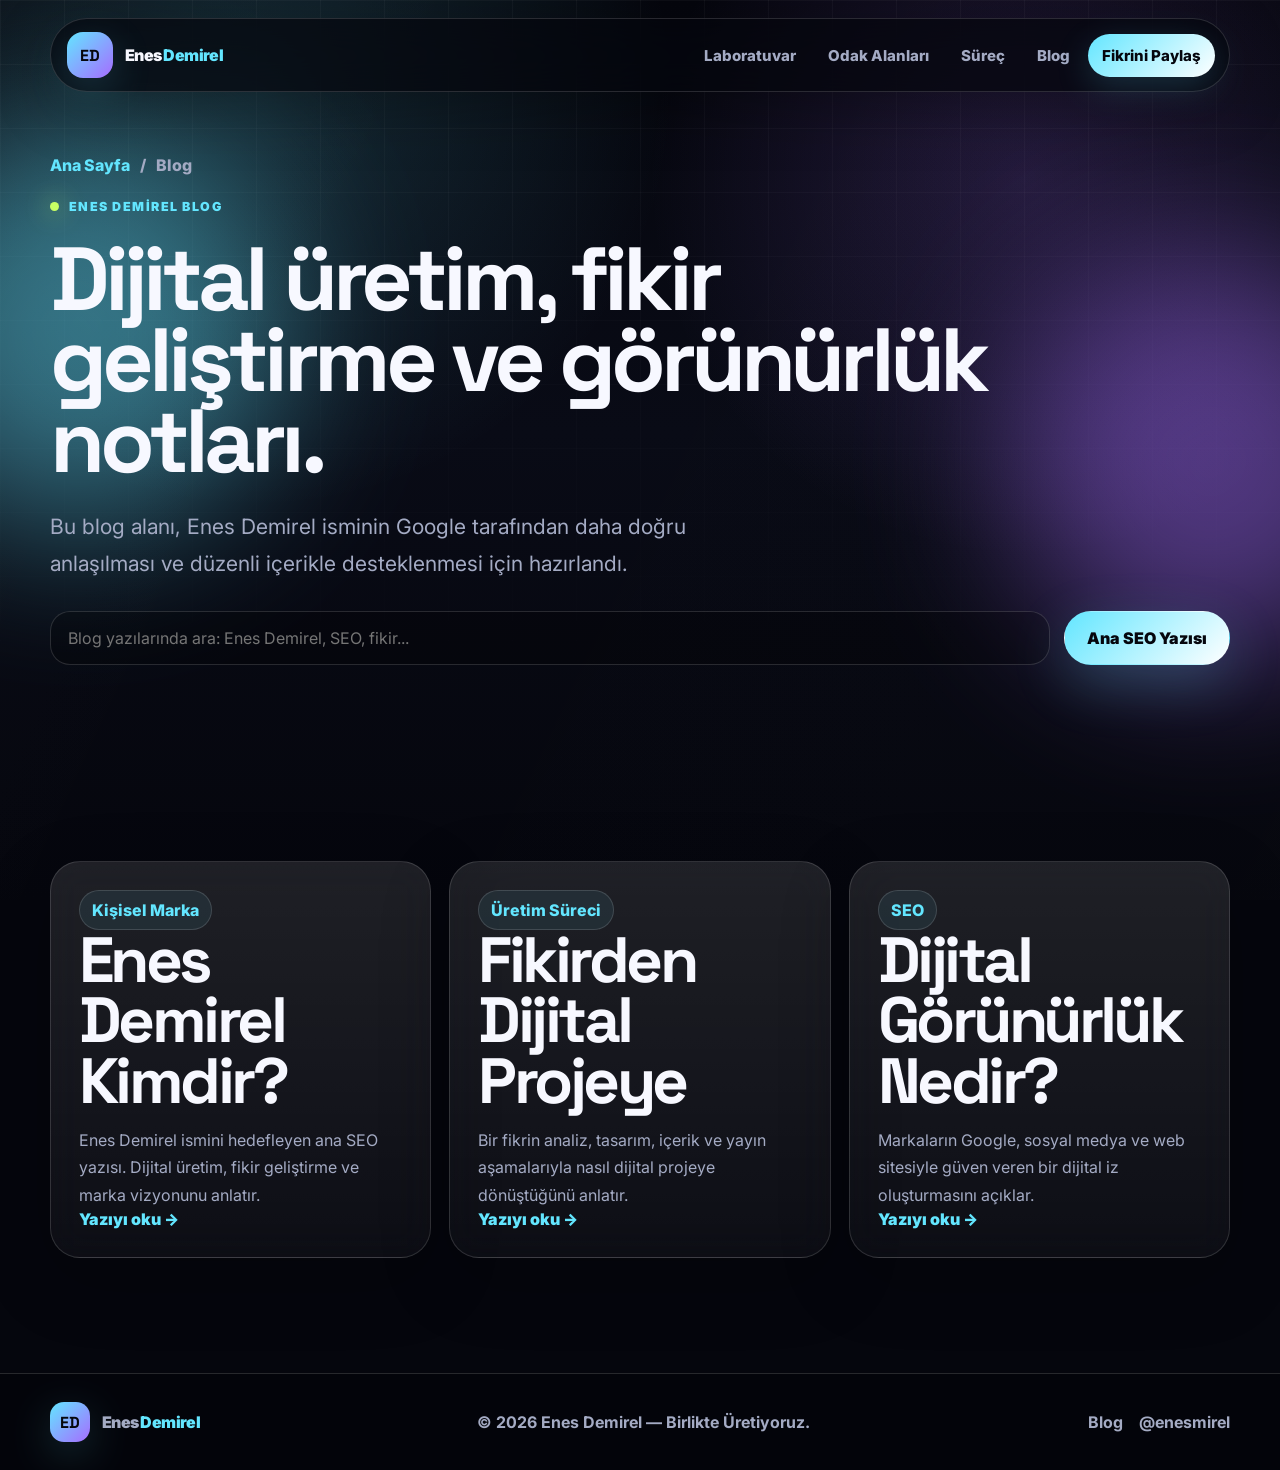
==== commit 26f1c2f7: "Add files via upload" ====
--- a/index.html
+++ b/index.html
@@ -3,212 +3,77 @@
 <head>
   <meta charset="UTF-8" />
   <meta name="viewport" content="width=device-width, initial-scale=1.0" />
-  <meta name="description" content="Enes Demirel; dijital pazarlama, grafik tasarım, fikir geliştirme ve sosyal girişim odaklı üretim alanı. Enes Demirel kimdir, ne yapar ve nasıl çalışır?" />
-  <meta name="keywords" content="Enes Demirel, EnesDemirel, enesmirel, dijital pazarlama, grafik tasarım, fikir geliştirme, sosyal girişimcilik, dijital üretim" />
+  <meta name="description" content="Enes Demirel blog: dijital pazarlama, grafik tasarım, fikir geliştirme, sosyal girişimcilik ve dijital görünürlük üzerine yazılar." />
+  <meta name="keywords" content="Enes Demirel, EnesDemirel, enesmirel, dijital pazarlama, grafik tasarım, fikir geliştirme, blog" />
   <meta name="author" content="Enes Demirel" />
   <meta name="robots" content="index, follow, max-image-preview:large" />
   <meta name="theme-color" content="#05060d" />
-  <link rel="canonical" href="https://enesdemirel.com/" />
-  <meta property="og:title" content="Enes Demirel | Dijital Üretim, Fikir Geliştirme ve Marka Vizyonu" />
-  <meta property="og:description" content="Fikirlerin üretime, üretimin markaya dönüştüğü dijital üretim alanı." />
+  <link rel="canonical" href="https://enesdemirel.com/blog/" />
+  <meta property="og:title" content="Enes Demirel Blog | Dijital Pazarlama, Fikir Üretimi ve Marka Notları" />
+  <meta property="og:description" content="Enes Demirel blog: dijital pazarlama, grafik tasarım, fikir geliştirme, sosyal girişimcilik ve dijital görünürlük üzerine yazılar." />
   <meta property="og:type" content="website" />
-  <meta property="og:url" content="https://enesdemirel.com/" />
+  <meta property="og:url" content="https://enesdemirel.com/blog/" />
   <meta name="twitter:card" content="summary_large_image" />
-  <title>Enes Demirel | Dijital Pazarlama, Grafik Tasarım ve Fikir Üretimi</title>
+  <title>Enes Demirel Blog | Dijital Pazarlama, Fikir Üretimi ve Marka Notları</title>
   <link rel="preconnect" href="https://fonts.googleapis.com" />
   <link rel="preconnect" href="https://fonts.gstatic.com" crossorigin />
   <link href="https://fonts.googleapis.com/css2?family=Inter:wght@400;500;600;700;800;900&family=Space+Grotesk:wght@500;600;700&display=swap" rel="stylesheet" />
-  <link rel="stylesheet" href="style.css" />
-  <script type="application/ld+json">
-  {
-    "@context": "https://schema.org",
-    "@type": "Person",
-    "name": "Enes Demirel",
-    "url": "https://enesdemirel.com/",
-    "sameAs": ["https://instagram.com/enesmirel"],
-    "knowsAbout": ["Dijital pazarlama", "Grafik tasarım", "Fikir geliştirme", "Sosyal girişimcilik", "Dijital üretim"],
-    "description": "Enes Demirel; fikirleri, üretimi ve vizyonu bir araya getiren dijital üretim alanıdır."
-  }
-  </script>
-  <script type="application/ld+json">
-  {
-    "@context": "https://schema.org",
-    "@type": "WebSite",
-    "name": "Enes Demirel",
-    "url": "https://enesdemirel.com/",
-    "potentialAction": {
-      "@type": "SearchAction",
-      "target": "https://enesdemirel.com/blog/?q={search_term_string}",
-      "query-input": "required name=search_term_string"
-    }
-  }
-  </script>
+  <link rel="stylesheet" href="../style.css" />
+
 </head>
 <body>
-  <div class="site-shell" aria-hidden="true">
-    <div class="grid-lines"></div>
-    <div class="ambient ambient-one"></div>
-    <div class="ambient ambient-two"></div>
-    <div class="grain"></div>
-  </div>
+  <div class="site-shell" aria-hidden="true"><div class="grid-lines"></div><div class="ambient ambient-one"></div><div class="ambient ambient-two"></div><div class="grain"></div></div>
   <div class="progress-bar" id="progressBar" aria-hidden="true"></div>
-
   <header class="header" id="top">
-    <a class="logo" href="/" aria-label="Enes Demirel ana sayfa">
-      <span class="logo-mark">ED</span>
-      <span class="logo-text">Enes<span>Demirel</span></span>
-    </a>
-    <button class="menu-toggle" type="button" aria-label="Menüyü aç veya kapat" aria-expanded="false">
-      <span></span><span></span><span></span>
-    </button>
-    <nav class="nav" aria-label="Ana menü">
-      <a href="#lab">Laboratuvar</a>
-      <a href="#odak">Odak Alanları</a>
-      <a href="#surec">Süreç</a>
-      <a href="/blog/">Blog</a>
-      <a href="#fikir" class="nav-cta">Fikrini Paylaş</a>
-    </nav>
+    <a class="logo" href="../index.html" aria-label="Enes Demirel ana sayfa"><span class="logo-mark">ED</span><span class="logo-text">Enes<span>Demirel</span></span></a>
+    <button class="menu-toggle" type="button" aria-label="Menüyü aç veya kapat" aria-expanded="false"><span></span><span></span><span></span></button>
+    <nav class="nav" aria-label="Ana menü"><a href="../index.html#lab">Laboratuvar</a><a href="../index.html#odak">Odak Alanları</a><a href="../index.html#surec">Süreç</a><a href="index.html">Blog</a><a href="../index.html#fikir" class="nav-cta">Fikrini Paylaş</a></nav>
   </header>
 
   <main>
-    <section class="hero section" id="home">
-      <div class="container hero-grid">
-        <div class="hero-copy reveal">
-          <p class="eyebrow"><span></span> Enes Demirel / Birlikte Üretiyoruz</p>
-          <h1>Fikirleri dijital dünyada görünür markalara dönüştür.</h1>
-          <p class="hero-lead">
-            Enes Demirel; dijital pazarlama, grafik tasarım, fikir geliştirme ve sosyal girişim vizyonunu
-            aynı çatı altında buluşturan yeni nesil bir dijital üretim alanıdır.
-          </p>
-          <div class="hero-actions">
-            <a href="#fikir" class="btn btn-primary magnetic">Fikrini Paylaş</a>
-            <a href="/blog/enes-demirel-kimdir.html" class="btn btn-secondary magnetic">Enes Demirel Kimdir?</a>
-          </div>
-          <div class="hero-tags" aria-label="Marka odakları">
-            <span>Dijital Pazarlama</span>
-            <span>Grafik Tasarım</span>
-            <span>Fikir Üretimi</span>
-            <span>Blog</span>
-          </div>
-        </div>
-
-        <div class="hero-visual reveal delay-1" aria-label="Dijital üretim konsept görseli">
-          <div class="visual-frame">
-            <div class="visual-top"><span class="status-dot"></span><span>SEO Ready / Blog System</span></div>
-            <div class="big-type"><span>THINK</span><span>BUILD</span><span>RANK</span></div>
-            <div class="orbit orbit-a"></div>
-            <div class="orbit orbit-b"></div>
-            <div class="metric-card metric-one"><strong>01</strong><span>Fikir analizi</span></div>
-            <div class="metric-card metric-two"><strong>02</strong><span>İçerik üretimi</span></div>
-            <div class="metric-card metric-three"><strong>03</strong><span>Google görünürlüğü</span></div>
-          </div>
-        </div>
-      </div>
-      <a href="#lab" class="scroll-link" aria-label="Aşağı kaydır"><span>Aşağı Kaydır</span><i>↓</i></a>
-    </section>
-
-    <section class="section compact" id="lab">
-      <div class="container intro-grid">
-        <div class="reveal">
-          <p class="section-kicker">Laboratuvar</p>
-          <h2>Enes Demirel markası için blog destekli güçlü bir dijital vitrin.</h2>
-        </div>
-        <p class="section-lead reveal delay-1">
-          Bu yapı yalnızca tek sayfalık tanıtım sitesi değildir. Blog sistemi, arama motorlarının Enes Demirel ismini,
-          yaptığı işleri ve ürettiği içerikleri daha iyi anlaması için düzenli içerik alanı oluşturur.
-        </p>
-      </div>
-      <div class="container lab-grid">
-        <article class="lab-card reveal"><span class="card-index">01</span><h3>Düşün</h3><p>Fikir ilk haliyle alınır; hedef, problem, kitle ve potansiyel değer netleştirilir.</p></article>
-        <article class="lab-card reveal delay-1"><span class="card-index">02</span><h3>Üret</h3><p>Fikir; tasarım, içerik, teknoloji ve yayın planı ile gerçek bir dijital projeye çevrilir.</p></article>
-        <article class="lab-card reveal delay-2"><span class="card-index">03</span><h3>Yüksel</h3><p>Blog, sosyal medya ve site içi bağlantılarla Enes Demirel markasının görünürlüğü artırılır.</p></article>
-      </div>
-    </section>
-
-    <section class="section" id="odak">
-      <div class="container section-head reveal">
-        <p class="section-kicker">Odak Alanları</p>
-        <h2>Dijital dünyada fikirden markaya giden yolu sadeleştirir.</h2>
-      </div>
-      <div class="container focus-grid">
-        <article class="focus-card reveal"><div class="focus-icon">✦</div><h3>Dijital Pazarlama</h3><p>Marka mesajını doğru hedef kitleye ulaştıracak içerik, kanal ve görünürlük stratejisi kurar.</p></article>
-        <article class="focus-card reveal delay-1"><div class="focus-icon">⌁</div><h3>Grafik Tasarım</h3><p>Sosyal medya, kampanya, marka kimliği ve dijital vitrin için güçlü görsel dil oluşturur.</p></article>
-        <article class="focus-card reveal delay-2"><div class="focus-icon">◈</div><h3>Blog ve SEO</h3><p>Enes Demirel ismi etrafında düzenli içerik üreterek Google görünürlüğünü destekler.</p></article>
-        <article class="focus-card reveal"><div class="focus-icon">⬡</div><h3>Topluluk Vizyonu</h3><p>Fikir paylaşımını, katılımcı ve büyüyebilir bir üretim kültürüne taşır.</p></article>
-      </div>
-    </section>
-
-    <section class="section blog-preview-section" id="blog-onizleme">
-      <div class="container section-head reveal">
-        <p class="section-kicker">Blog Sistemi</p>
-        <h2>Google’da “Enes Demirel” araması için içerik merkezi.</h2>
-      </div>
-      <div class="container blog-grid">
-        <article class="post-card reveal" data-title="Enes Demirel Kimdir">
-          <span class="post-category">Kişisel Marka</span>
-          <h3>Enes Demirel Kimdir?</h3>
-          <p>Enes Demirel markasının fikir, üretim, dijital pazarlama ve tasarım odağını anlatan ana SEO yazısı.</p>
-          <a href="/blog/enes-demirel-kimdir.html">Yazıyı oku →</a>
-        </article>
-        <article class="post-card reveal delay-1" data-title="Fikirden Dijital Projeye">
-          <span class="post-category">Üretim Süreci</span>
-          <h3>Fikirden Dijital Projeye</h3>
-          <p>Bir fikrin nasıl sadeleştirildiğini, planlandığını ve dijital dünyaya taşındığını anlatır.</p>
-          <a href="/blog/fikirden-dijital-projeye.html">Yazıyı oku →</a>
-        </article>
-        <article class="post-card reveal delay-2" data-title="Dijital Görünürlük Nedir">
-          <span class="post-category">SEO</span>
-          <h3>Dijital Görünürlük Nedir?</h3>
-          <p>Markaların arama motoru, sosyal medya ve web sitesiyle nasıl daha güvenilir göründüğünü açıklar.</p>
-          <a href="/blog/dijital-gorunurluk-nedir.html">Yazıyı oku →</a>
-        </article>
-      </div>
-      <div class="container center-action reveal">
-        <a class="btn btn-secondary" href="/blog/">Tüm Blog Yazılarını Gör</a>
-      </div>
-    </section>
-
-    <section class="section process-section" id="surec">
-      <div class="container process-layout">
-        <div class="process-copy reveal"><p class="section-kicker">Süreç</p><h2>Başvuru geldiğinde ne olur?</h2><p>Site güzel görünmenin yanında fikir toplamak, kişisel marka otoritesi oluşturmak ve arama motorlarına düzenli içerik sunmak için tasarlandı.</p></div>
-        <div class="timeline">
-          <div class="timeline-row reveal"><span>01</span><div><h3>Fikir alınır</h3><p>Kullanıcı fikrini, iletişim bilgisini ve ihtiyacını sade bir formla iletir.</p></div></div>
-          <div class="timeline-row reveal delay-1"><span>02</span><div><h3>Potansiyel çıkarılır</h3><p>Fikrin uygulanabilirliği, hedef kitlesi ve ilk aksiyon adımları belirlenir.</p></div></div>
-          <div class="timeline-row reveal delay-2"><span>03</span><div><h3>İçerik ve marka dili kurulur</h3><p>Fikir; tasarım, yazılım, içerik veya sosyal proje başlıklarına ayrılır.</p></div></div>
-          <div class="timeline-row reveal"><span>04</span><div><h3>Yayına ve büyümeye geçilir</h3><p>Blog yazıları, site içi bağlantılar ve sosyal medya akışıyla görünürlük artırılır.</p></div></div>
+    <section class="subpage-hero section">
+      <div class="container reveal">
+        <div class="breadcrumbs"><a href="../index.html">Ana Sayfa</a><span>/</span><span>Blog</span></div>
+        <p class="eyebrow"><span></span> Enes Demirel Blog</p>
+        <h1>Dijital üretim, fikir geliştirme ve görünürlük notları.</h1>
+        <p class="hero-lead">Bu blog alanı, Enes Demirel isminin Google tarafından daha doğru anlaşılması ve düzenli içerikle desteklenmesi için hazırlandı.</p>
+        <div class="blog-tools">
+          <input class="blog-search" id="blogSearch" type="search" placeholder="Blog yazılarında ara: Enes Demirel, SEO, fikir..." aria-label="Blog yazılarında ara" />
+          <a class="btn btn-primary" href="enes-demirel-kimdir.html">Ana SEO Yazısı</a>
         </div>
       </div>
     </section>
-
-    <section class="section" id="vizyon">
-      <div class="container manifesto reveal">
-        <div><p class="section-kicker">Vizyon</p><h2>Fikir paylaşımını herkes için daha erişilebilir hale getirmek.</h2></div>
-        <p>Enes Demirel markası; sosyal girişimcilik, teknoloji odaklılık ve yaratıcı düşünceyi aynı çatı altında toplayan bir üretim vizyonu sunar. Yeni blog altyapısı bu vizyonu kalıcı içeriklere dönüştürür.</p>
-      </div>
-      <div class="container quote-card reveal delay-1"><p>“Yüzlerce fikir, onlarca proje, tek bir vizyon: üretmek, paylaşmak ve gelişmek.”</p></div>
-    </section>
-
-    <section class="section idea-section" id="fikir">
-      <div class="container idea-layout">
-        <div class="idea-copy reveal"><p class="section-kicker">Fikrini Paylaş</p><h2>Bir fikrin varsa, onu bekletme.</h2><p>Form şu an e-posta taslağı oluşturacak şekilde ayarlandı. Daha sonra gerçek form altyapısına veya admin panelli blog sistemine bağlanabilir.</p><div class="contact-pills"><a href="https://instagram.com/enesmirel" target="_blank" rel="noopener">Instagram / @enesmirel</a><button type="button" id="copyEmail" data-email="info@enesdemirel.com">info@enesdemirel.com</button></div></div>
-        <form class="idea-form reveal delay-1" id="ideaForm">
-          <label><span>Ad Soyad</span><input type="text" name="name" placeholder="Adını yaz" autocomplete="name" required /></label>
-          <label><span>İletişim</span><input type="text" name="contact" placeholder="E-posta veya telefon" autocomplete="email" required /></label>
-          <label><span>Fikir Türü</span><select name="category" required><option value="">Seçim yap</option><option>Uygulama / Yazılım Fikri</option><option>Sosyal Proje</option><option>İçerik / Marka Fikri</option><option>Topluluk / Etkinlik</option><option>Diğer</option></select></label>
-          <label><span>Fikrini anlat</span><textarea name="message" rows="5" placeholder="Fikrin ne, kime hitap ediyor, nerede desteğe ihtiyacın var?" required></textarea></label>
-          <button class="btn btn-primary" type="submit">Gönder</button><p class="form-status" id="formStatus">Gönder butonu mail taslağı açar.</p>
-        </form>
+    <section class="section compact">
+      <div class="container blog-grid">
+        <article class="post-card reveal" data-post-card>
+          <span class="post-category">Kişisel Marka</span>
+          <h2>Enes Demirel Kimdir?</h2>
+          <p>Enes Demirel ismini hedefleyen ana SEO yazısı. Dijital üretim, fikir geliştirme ve marka vizyonunu anlatır.</p>
+          <a href="enes-demirel-kimdir.html">Yazıyı oku →</a>
+        </article>
+        <article class="post-card reveal delay-1" data-post-card>
+          <span class="post-category">Üretim Süreci</span>
+          <h2>Fikirden Dijital Projeye</h2>
+          <p>Bir fikrin analiz, tasarım, içerik ve yayın aşamalarıyla nasıl dijital projeye dönüştüğünü anlatır.</p>
+          <a href="fikirden-dijital-projeye.html">Yazıyı oku →</a>
+        </article>
+        <article class="post-card reveal delay-2" data-post-card>
+          <span class="post-category">SEO</span>
+          <h2>Dijital Görünürlük Nedir?</h2>
+          <p>Markaların Google, sosyal medya ve web sitesiyle güven veren bir dijital iz oluşturmasını açıklar.</p>
+          <a href="dijital-gorunurluk-nedir.html">Yazıyı oku →</a>
+        </article>
       </div>
     </section>
   </main>
 
   <footer class="footer">
     <div class="container footer-inner">
-      <a class="logo footer-logo" href="/" aria-label="Enes Demirel ana sayfa"><span class="logo-mark">ED</span><span class="logo-text">Enes<span>Demirel</span></span></a>
+      <a class="logo footer-logo" href="../index.html" aria-label="Enes Demirel ana sayfa"><span class="logo-mark">ED</span><span class="logo-text">Enes<span>Demirel</span></span></a>
       <p>© 2026 Enes Demirel — Birlikte Üretiyoruz.</p>
-      <div class="footer-links"><a href="/blog/">Blog</a><a href="https://instagram.com/enesmirel" target="_blank" rel="noopener">@enesmirel</a></div>
+      <div class="footer-links"><a href="index.html">Blog</a><a href="https://instagram.com/enesmirel" target="_blank" rel="noopener">@enesmirel</a></div>
     </div>
   </footer>
-  <script src="script.js"></script>
+  <script src="../script.js"></script>
 </body>
 </html>
